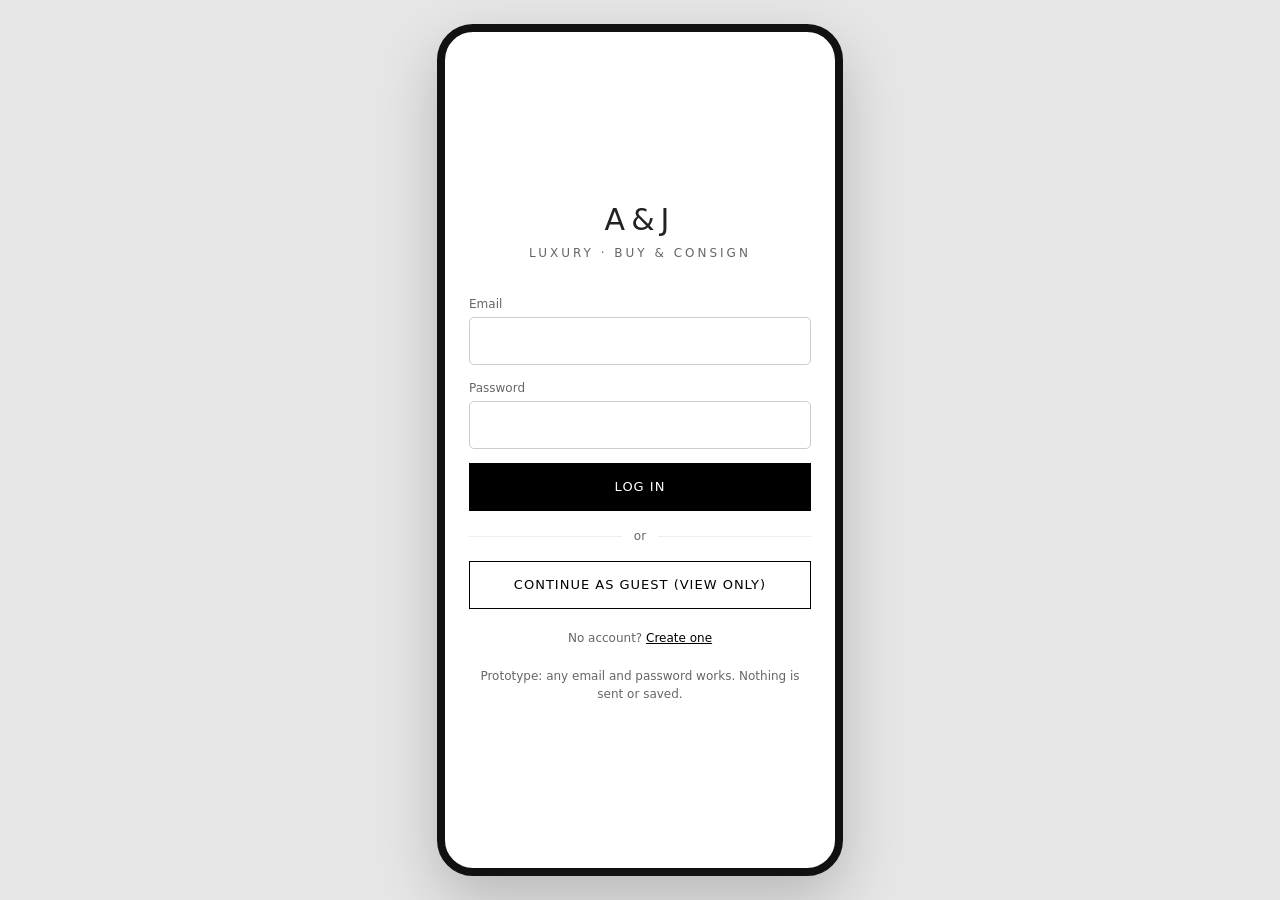
==== prototype2/index.html @ ce20bd54 "Add Prototype 2 and A&J permission request checklist Prototype 2 uses no A&J website images: generat" ====
<!doctype html>
<html lang="en-PH">
<head>
<meta charset="utf-8">
<meta name="viewport" content="width=device-width,initial-scale=1,viewport-fit=cover">
<meta name="theme-color" content="#000000">
<title>A&amp;J Luxury Prototype 2</title>
<style>
/* Prototype 2: no A&J website images, logo or text assets. Pictures are generated placeholders (see art()). */
:root{--ink:#222;--mute:#666;--line:#eee;--surf:#f5f5f5;--err:#da3f3f;--font:system-ui,-apple-system,"Segoe UI",Roboto,sans-serif}
*{box-sizing:border-box;margin:0;padding:0;-webkit-tap-highlight-color:transparent}
body{font:400 14px/1.5 var(--font);color:var(--ink);background:#fff}
button,input,select{font:inherit;color:inherit}
a{color:inherit;text-decoration:none}
img{display:block;max-width:100%}
:focus-visible{outline:2px solid #000;outline-offset:2px}
.i{width:24px;height:24px;fill:none;stroke:currentColor;stroke-width:1.5;stroke-linecap:round;stroke-linejoin:round;flex:none}

#app{position:relative;display:flex;flex-direction:column;height:100dvh;overflow:hidden;background:#fff}
@media(min-width:520px){
 body{background:#e6e6e6;display:grid;place-items:center;min-height:100dvh;padding:24px}
 #app{width:406px;height:min(860px,calc(100dvh - 48px));border:8px solid #111;border-radius:36px;box-shadow:0 24px 60px #0003}
}
main{flex:1;overflow-y:auto;overscroll-behavior:contain}
.top{display:flex;align-items:center;min-height:56px;padding:0 4px;border-bottom:1px solid var(--line)}
.top[hidden],.nav[hidden],#gb[hidden],.sheet[hidden]{display:none}
.tt{flex:1;padding:0 12px;font-size:18px;font-weight:300;letter-spacing:2px;text-transform:uppercase;white-space:nowrap;overflow:hidden;text-overflow:ellipsis}
.ib{width:48px;height:48px;flex:none;display:grid;place-items:center;background:none;border:0;border-radius:50%;cursor:pointer}
.ib:active{background:#0001}
#gb{display:flex;align-items:center;justify-content:space-between;gap:8px;background:var(--surf);padding:6px 16px;font-size:12px;color:var(--mute)}
#gb button{background:none;border:0;font-weight:600;color:#000;text-decoration:underline;cursor:pointer;min-height:32px}
.nav{display:flex;border-top:1px solid var(--line)}
.nav a{flex:1;display:flex;flex-direction:column;align-items:center;gap:2px;padding:8px 0 10px;font-size:11px;color:var(--mute)}
.nav a[aria-current]{color:#000;font-weight:600}

.btn{display:inline-flex;align-items:center;justify-content:center;gap:8px;min-height:48px;padding:0 24px;border:1px solid #000;background:#000;color:#fff;font-weight:500;font-size:13px;letter-spacing:1px;text-transform:uppercase;cursor:pointer}
.btn.o{background:#fff;color:#000}
.btn.blk{display:flex;width:100%}
.btn:active{opacity:.8}

/* Login */
.login{min-height:100%;display:flex;flex-direction:column;justify-content:center;padding:32px 24px}
.brand{text-align:center;margin-bottom:32px}
.brand b{display:block;font-size:30px;font-weight:300;letter-spacing:6px}
.brand span{font-size:12px;letter-spacing:3px;color:var(--mute);text-transform:uppercase}
.fld{display:block;margin-bottom:14px}
.fld>span{display:block;font-size:12px;color:var(--mute);margin-bottom:4px}
input[type=email],input[type=password],input[type=search],input[type=text]{width:100%;min-height:48px;padding:10px 12px;border:1px solid #ccc;border-radius:5px;background:#fff;font-size:16px}
.or{display:flex;align-items:center;gap:12px;margin:16px 0;color:var(--mute);font-size:12px}
.or::before,.or::after{content:"";flex:1;height:1px;background:var(--line)}
.fine{margin-top:20px;font-size:12px;color:var(--mute);text-align:center}
.fine a,.lnk{background:none;border:0;text-decoration:underline;color:#000;cursor:pointer}

/* Home + browse */
.hero{background:#000;color:#fff;padding:40px 24px;text-align:center}
.hero h1{font-size:26px;font-weight:300;line-height:1.3}
.hero p{margin:10px 0 20px;color:#ccc}
.sec{font-size:20px;font-weight:300;padding:28px 16px 10px}
.tiles{display:grid;grid-template-columns:1fr 1fr 1fr;gap:6px;padding:0 16px}
.tile{position:relative;aspect-ratio:1;overflow:hidden}
.tile span{position:absolute;left:0;right:0;bottom:0;padding:4px;background:#000a;color:#fff;font-size:11px;letter-spacing:1px;text-align:center;text-transform:uppercase}
.row{display:flex;gap:12px;overflow-x:auto;padding:0 16px 8px;scrollbar-width:none}
.row .card{flex:0 0 150px}
.steps{padding:0 16px 24px;list-style:none;counter-reset:s}
.steps li{counter-increment:s;display:flex;gap:12px;padding:8px 0}
.steps li::before{content:counter(s);flex:none;width:28px;height:28px;border:1px solid #000;border-radius:50%;display:grid;place-items:center;font-size:12px}
.note{margin:0 16px 24px;padding:12px;background:var(--surf);font-size:12px;color:var(--mute)}
.card{position:relative;min-width:0}
.card img{width:100%;aspect-ratio:1;object-fit:cover;background:var(--surf)}
.card .b{margin-top:8px;font-size:11px;letter-spacing:.5px;text-transform:uppercase;color:var(--mute)}
.card .t{font-size:13px;font-weight:300;display:-webkit-box;-webkit-line-clamp:2;-webkit-box-orient:vertical;overflow:hidden}
.heart{width:44px;height:44px;display:grid;place-items:center;border:0;background:none;cursor:pointer}
.card .heart{position:absolute;top:0;right:0}
.card .heart .i{background:#fffd;border-radius:50%;padding:4px;width:30px;height:30px}
.heart.on .i{fill:currentColor}
.grid{display:grid;grid-template-columns:1fr 1fr;gap:20px 12px;padding:16px}
.tool{display:flex;gap:8px;padding:12px 16px 0}
.tool select{min-height:48px;padding:0 8px;border:1px solid #ccc;border-radius:5px;background:#fff}
.chips{display:flex;gap:8px;overflow-x:auto;padding:12px 16px 0;scrollbar-width:none}
.chip{flex:none;min-height:40px;padding:0 16px;border:1px solid #ccc;border-radius:20px;background:#fff;cursor:pointer;white-space:nowrap}
.chip[aria-pressed=true]{background:#000;color:#fff;border-color:#000}
.cnt{padding:12px 16px 0;color:var(--mute);font-size:13px}
.empty{padding:48px 24px;text-align:center;color:var(--mute)}

/* Product */
.pimg{width:100%;aspect-ratio:1;object-fit:cover}
.pad{padding:16px}
.tag{display:inline-block;border:1px solid #000;padding:2px 8px;font-size:11px;letter-spacing:1px;text-transform:uppercase}
.pbrand{margin-top:8px;font-size:12px;letter-spacing:1px;text-transform:uppercase;color:var(--mute)}
.pt{font-size:22px;font-weight:300;line-height:1.3;margin:4px 0 8px}
.price{font-size:20px;font-weight:500}
.facts{margin:16px 0;display:grid;grid-template-columns:auto 1fr;gap:6px 16px}
.facts dt{color:var(--mute)}
details{border-top:1px solid var(--line)}
details:last-of-type{border-bottom:1px solid var(--line)}
summary{display:flex;justify-content:space-between;align-items:center;min-height:52px;padding:0 16px;font-weight:500;cursor:pointer;list-style:none}
summary::-webkit-details-marker{display:none}
.dbody{padding:0 16px 16px;color:var(--mute)}
.buy{position:sticky;bottom:0;display:flex;gap:8px;align-items:center;justify-content:space-between;padding:10px 12px;background:#fff;border-top:1px solid var(--line)}

/* Chat */
.chat{display:flex;flex-direction:column;min-height:100%}
.log{flex:1;padding:16px;display:flex;flex-direction:column;gap:10px}
.m{max-width:85%;padding:10px 12px;border-radius:14px;white-space:pre-line}
.m.bot{align-self:flex-start;background:var(--surf);border-bottom-left-radius:4px}
.m.me{align-self:flex-end;background:#000;color:#fff;border-bottom-right-radius:4px}
.m small{display:block;margin-top:6px;color:var(--mute);font-size:11px}
.qs{display:flex;gap:8px;overflow-x:auto;padding:0 16px 8px;scrollbar-width:none}
.send{position:sticky;bottom:0;display:flex;gap:8px;padding:8px 12px;background:#fff;border-top:1px solid var(--line)}
.send input{flex:1;border-radius:24px}
.list{padding:8px 0}
.row2{display:flex;justify-content:space-between;padding:12px 16px;border-bottom:1px solid var(--line)}

/* Sheet + toast */
.sheet{position:absolute;inset:0;z-index:20;display:flex;align-items:flex-end}
.scrim{position:absolute;inset:0;background:#0007}
.panel{position:relative;width:100%;padding:24px 16px calc(20px + env(safe-area-inset-bottom));background:#fff;border-radius:16px 16px 0 0;display:grid;gap:8px}
.panel h2{font-size:18px;font-weight:500}
.panel p{color:var(--mute);margin-bottom:8px}
.toast{position:absolute;left:16px;right:16px;bottom:84px;z-index:30;padding:12px 16px;background:var(--ink);color:#fff;opacity:0;pointer-events:none;transition:opacity .25s}
.toast.on{opacity:1}
@media(prefers-reduced-motion:reduce){*{transition:none!important}}
</style>
</head>
<body>
<svg width="0" height="0" style="position:absolute" aria-hidden="true">
 <symbol id="i-home" viewBox="0 0 24 24"><path d="M4 11l8-7 8 7v9a1 1 0 0 1-1 1h-4v-6H9v6H5a1 1 0 0 1-1-1z"/></symbol>
 <symbol id="i-shop" viewBox="0 0 24 24"><rect x="4" y="4" width="7" height="7"/><rect x="13" y="4" width="7" height="7"/><rect x="4" y="13" width="7" height="7"/><rect x="13" y="13" width="7" height="7"/></symbol>
 <symbol id="i-chat" viewBox="0 0 24 24"><path d="M4 5h16v11H9l-5 4z"/></symbol>
 <symbol id="i-user" viewBox="0 0 24 24"><circle cx="12" cy="8" r="4"/><path d="M4 21c0-4.500 3.600-7 8-7s8 2.500 8 7"/></symbol>
 <symbol id="i-heart" viewBox="0 0 24 24"><path d="M12 20s-7.500-4.600-7.500-10.200A4.300 4.300 0 0 1 12 7.200a4.300 4.300 0 0 1 7.500 2.600C19.500 15.400 12 20 12 20z"/></symbol>
 <symbol id="i-back" viewBox="0 0 24 24"><path d="M20 12H5M11 6l-6 6 6 6"/></symbol>
 <symbol id="i-down" viewBox="0 0 24 24"><path d="M6 9l6 6 6-6"/></symbol>
 <symbol id="i-send" viewBox="0 0 24 24"><path d="M4 12l16-8-6 16-3-6z"/></symbol>
</svg>

<div id="app">
 <header class="top" id="top"></header>
 <div id="gb" hidden><span>Guest mode · view only</span><button data-act="login">Log in</button></div>
 <main id="main" tabindex="-1"></main>
 <nav class="nav" id="nav" aria-label="Primary" hidden>
  <a href="#/home" data-n="home"><svg class="i" aria-hidden="true"><use href="#i-home"/></svg>Home</a>
  <a href="#/shop" data-n="shop"><svg class="i" aria-hidden="true"><use href="#i-shop"/></svg>Shop</a>
  <a href="#/chat" data-n="chat"><svg class="i" aria-hidden="true"><use href="#i-chat"/></svg>Help</a>
  <a href="#/account" data-n="account"><svg class="i" aria-hidden="true"><use href="#i-user"/></svg>Account</a>
 </nav>
 <div class="sheet" id="sheet" hidden><div class="scrim" data-act="close"></div><div class="panel" id="panel" role="dialog" aria-modal="true"></div></div>
 <div class="toast" id="toast" role="status" aria-live="polite"></div>
</div>

<script>
/* ---------- helpers ---------- */
const $ = (s, r = document) => r.querySelector(s);
const esc = s => String(s).replace(/[&<>"']/g, c => ({'&':'&amp;','<':'&lt;','>':'&gt;','"':'&quot;',"'":'&#39;'}[c]));
const peso = n => '₱' + n.toLocaleString('en-PH');
const ic = n => `<svg class="i" aria-hidden="true"><use href="#i-${n}"/></svg>`;

/* ---------- placeholder pictures: generated line-art on a soft tint, no third-party images ---------- */
const CATS = [['bags','Bags'],['watches','Watches'],['jewelry','Jewelry'],['shoes','Shoes'],['wallets','Wallets'],['accessories','Accessories']];
const SHAPE = {
  bags: '<path d="M32 38C32 18 68 18 68 38"/><path d="M20 38h60l6 46H14z"/><path d="M40 52h20"/>',
  watches: '<path d="M38 8h24l-4 20H42zM42 72h16l4 20H38z"/><circle cx="50" cy="50" r="22"/><path d="M50 50V37M50 50l9 6"/>',
  jewelry: '<circle cx="50" cy="64" r="24"/><path d="M38 34l12-14 12 14-12 12z"/><path d="M38 34h24"/>',
  shoes: '<path d="M12 64c18 0 22-24 32-26l8 10c12 4 34 6 36 18v8H12z"/><path d="M12 72h76"/>',
  wallets: '<rect x="14" y="28" width="72" height="46" rx="6"/><path d="M14 44h72"/><circle cx="72" cy="59" r="4"/>',
  accessories: '<circle cx="31" cy="54" r="16"/><circle cx="69" cy="54" r="16"/><path d="M47 52h6M15 50L6 40M85 50l9-10"/>'
};
const art = (cat, i, caption = true) => {
  const h = (i * 47 + 20) % 360;
  const svg = `<svg xmlns="http://www.w3.org/2000/svg" viewBox="0 0 100 100"><rect width="100" height="100" fill="hsl(${h} 20% 92%)"/>
  <g fill="none" stroke="hsl(${h} 15% 32%)" stroke-width="2" stroke-linecap="round" stroke-linejoin="round" transform="translate(15 8) scale(.7)">${SHAPE[cat]}</g>
  ${caption ? `<text x="50" y="94" font-family="sans-serif" font-size="5" letter-spacing="1.5" text-anchor="middle" fill="hsl(${h} 10% 45%)">PLACEHOLDER IMAGE</text>` : ''}</svg>`;
  return 'data:image/svg+xml,' + encodeURIComponent(svg);
};

/* ---------- sample catalogue: invented brands, titles and prices (NOT A&J's data) ---------- */
const RAW = [
 ['bags','Maison Aurel','Structured Top-Handle Bag in Black',185000,'9.5/10','Dustbag, strap','Light corner wear'],
 ['bags','Casa Verdi','Quilted Shoulder Bag with Chain in Cream',142000,'9/10','Dustbag','Minor scuff on base'],
 ['bags','Atelier Sol','Canvas Tote in Tan',68000,'Brand New','Dustbag, tag','None'],
 ['watches','Lumière','Ladies Steel Watch with Diamond Bezel',96000,'9.3/10','Box, papers','Fine hairlines on strap'],
 ['watches','Veloce','Automatic Chronograph 40mm',210000,'9.8/10','Box, papers, extra strap','None'],
 ['watches','Lumière','Gold-tone Dress Watch',54000,'8.8/10','Box','Light case scratches'],
 ['jewelry','Orfèvre Noir','Solitaire Ring in 18K Gold',120000,'Brand New','Box, pouch','None'],
 ['jewelry','Orfèvre Noir','Pearl Drop Earrings',38000,'9.5/10','Pouch','None'],
 ['jewelry','Atelier Sol','Chain Bracelet in Silver',27000,'9/10','Pouch','Slight tarnish on clasp'],
 ['shoes','Casa Verdi','Leather Slingback Flats in Black',32000,'9.3/10','Box, dustbag','Sole wear'],
 ['shoes','Veloce','Low-top Sneakers in White',24000,'9/10','Box','Light creasing'],
 ['shoes','Maison Aurel','Block-heel Pumps in Nude',41000,'Brand New','Box, dustbag','None'],
 ['wallets','Atelier Sol','Zip Wallet in Burgundy',52000,'Brand New','Box, felt, booklet','None'],
 ['wallets','Maison Aurel','Card Holder in Caviar Leather',29000,'9.5/10','Box','None'],
 ['wallets','Casa Verdi','Wallet on Chain in Black',88000,'9/10','Dustbag','Edge rubbing'],
 ['accessories','Lumière','Oversized Sunglasses with Case',22000,'9.5/10','Case, cloth','None'],
 ['accessories','Veloce','Silk Scarf in Orange',18000,'Brand New','Box','None'],
 ['accessories','Casa Verdi','Leather Belt with Gold Buckle',26000,'9.3/10','Dustbag','Minor hole stretching']
];
const P = RAW.map(([cat, brand, title, price, rank, inc, flaw], i) => ({id: String(i), cat, brand, title, price, rank, inc, flaw, img: art(cat, i)}));

/* ---------- chatbot: keyword match over approved FAQ answers ---------- */
// Answers paraphrase A&J's public website FAQ/policies. Not yet confirmed by A&J; see AJ-Luxury-Permission-Request.md.
const FAQ = [
 {q: 'How do I buy?', k: ['buy','order','purchase','how to'], a: 'Browse the Shop, open an item and tap “Inquire to buy”. The A&J team confirms the item is still available and sends payment details by chat. You need to log in to inquire (guests can browse only).'},
 {q: 'How does consignment work?', k: ['consign','sell my','selling my','pull out','pull-out','commission'], a: 'You send the item’s details and photos, then drop it off at the showroom or ship it. A&J authenticates and lists it, and you are paid after the buyer receives the item.\nConsignment period: 1 to 5 months. Pull-out fee: ₱2,000 per item if pulled out before one month. A&J accepts only items it can authenticate in excellent condition and may decline items.\n(In this prototype, the consign form is not built yet.)'},
 {q: 'Shipping and delivery', k: ['ship','deliver','courier','metro manila','how long','rider'], a: 'Metro Manila: same-day delivery by Grab/Lalamove is possible if booked before the 6:00 PM cut-off. Outside Metro Manila: 1–2 business days processing. Delivery is nationwide only (no international shipping).\nWho pays shipping is unclear in the source material (the FAQ says the client pays; the homepage mentions free shipping within Metro Manila). A&J needs to confirm.'},
 {q: 'Payment options', k: ['pay','payment','gcash','bdo','bpi','card','cod','cash','installment','instalment'], a: 'Bank transfer (BDO, BPI, UnionBank), GCash, credit card via BDO Checkout (+4% fee), cash on delivery within Metro Manila (extra fee, not for sale items), or cash on pick-up (a down payment reserves the item).'},
 {q: 'Layaway', k: ['layaway','lay-away','down payment','downpayment','monthly'], a: 'Layaway: 30% fixed down payment, with the balance split into equal monthly payments. The down payment is forfeited if the agreed time frame is exceeded. Ask the A&J team for the exact terms on your item.'},
 {q: 'Is it authentic?', k: ['authentic','fake','genuine','real','legit','original','counterfeit','certificate'], a: 'A&J says it sells only authentic items. I can’t confirm whether any specific item is authentic or fake. That is decided by A&J’s human experts, so please ask the team about the item you are interested in.\nDetails of A&J’s authentication process are still pending from A&J.'},
 {q: 'Returns, refunds, cancellation', k: ['return','refund','cancel','exchange','money back'], a: 'All sales are final. Exchange only, and only for undeclared flaws or missing inclusions. Notify A&J within 24 hours of receiving the item (security tag intact), and ship it back within 48 hours. The client pays shipping both ways.\nPre-ordered items can’t be returned. Refunds are typically not available and orders can’t be cancelled, but you can contact the team about exceptional cases.'},
 {q: 'Condition ratings', k: ['condition','rank','grade','flaw','9/10','scratch','wear'], a: 'Each item shows a condition rank out of 10 (or “Brand New”), plus its inclusions and any flaws. Review the photos and description carefully before buying.'},
 {q: 'Visit the showroom', k: ['showroom','visit','store','location','address','open','hours','where'], a: 'Showroom visits are welcome. Message the team first so the items you want to see are on hand. Address and hours still need to be confirmed by A&J.'}
];
const FALLBACK = 'I’m not sure about that one. I can help with: how to buy, consignment, shipping, payment, layaway, authenticity, returns and the showroom.\nFor anything else, or a specific item, the A&J team can help directly (contact details to be provided by A&J).';
const GREETING = 'Hi! I’m the A&J FAQ assistant (prototype). Ask me about buying, consigning, shipping, payment or authenticity.';
function answer(text) {
  const t = text.toLowerCase();
  let best = null, bestScore = 0;
  for (const f of FAQ) { const s = f.k.filter(k => t.includes(k)).length; if (s > bestScore) { best = f; bestScore = s; } }
  if (/^(hi|hello|hey|good (morning|afternoon|evening))\b/.test(t) && !best) return GREETING;
  if (/\b(thanks|thank you)\b/.test(t) && !best) return 'You’re welcome!';
  return best ? best.a : FALLBACK;
}

/* ---------- state ---------- */
let user = null;                      // null = logged out, 'guest', or {email}
let wish = new Set(), q = '', cat = 'all', sort = 'featured';
let msgs = [{who: 'bot', text: GREETING}];
const isGuest = () => user === 'guest';

function toast(msg) { const t = $('#toast'); t.textContent = msg; t.classList.add('on'); clearTimeout(toast.t); toast.t = setTimeout(() => t.classList.remove('on'), 2200); }
function openSheet(html) { $('#panel').innerHTML = html; $('#sheet').hidden = false; }
const closeSheet = () => $('#sheet').hidden = true;
// Guests are view-only: any account action asks them to log in.
function gate(what) {
  if (!isGuest()) return false;
  openSheet(`<h2>Log in to ${esc(what)}</h2><p>Guest mode is view only. Log in to save items and send inquiries.</p>
   <button class="btn blk" data-act="login">Log in</button><button class="btn o blk" data-act="close">Keep browsing</button>`);
  return true;
}

/* ---------- views ---------- */
const heart = id => `<button class="heart ${wish.has(id) ? 'on' : ''}" data-act="wish" data-id="${id}" aria-pressed="${wish.has(id)}" aria-label="Wishlist">${ic('heart')}</button>`;
const card = p => `<article class="card"><a href="#/p/${p.id}"><img loading="lazy" src="${p.img}" alt="${esc(p.title)} (placeholder image)">
  <div class="b">${esc(p.brand)}</div><div class="t">${esc(p.title)}</div><div>${peso(p.price)}</div></a>${heart(p.id)}</article>`;

function login() {
  return `<div class="login"><div class="brand"><b>A&amp;J</b><span>Luxury · Buy &amp; Consign</span></div>
  <form id="loginform">
   <label class="fld"><span>Email</span><input type="email" name="email" required autocomplete="email"></label>
   <label class="fld"><span>Password</span><input type="password" name="pw" required autocomplete="current-password"></label>
   <button class="btn blk" type="submit">Log in</button></form>
  <div class="or">or</div>
  <button class="btn o blk" data-act="guest">Continue as guest (view only)</button>
  <p class="fine">No account? <button class="lnk" data-act="signup">Create one</button></p>
  <p class="fine">Prototype: any email and password works. Nothing is sent or saved.</p></div>`;
}

function home() {
  return `<section class="hero"><h1>Authenticated luxury.<br>Buy &amp; consign.</h1><p>Pre-loved and brand-new designer pieces.</p><a class="btn o" href="#/shop">Start browsing</a></section>
  <h2 class="sec">Shop by category</h2>
  <div class="tiles">${CATS.map(([c, l], i) => `<a class="tile" href="#/shop/${c}"><img src="${art(c, i + 3, false)}" alt=""><span>${l}</span></a>`).join('')}</div>
  <h2 class="sec">New arrivals</h2>
  <div class="row">${[...P].reverse().slice(0, 6).map(card).join('')}</div>
  <h2 class="sec">How it works</h2>
  <ol class="steps"><li>Browse items with condition and inclusions listed.</li><li>Inquire to buy; the A&amp;J team confirms availability.</li><li>Pay, then receive your item. Questions? Ask the Help assistant.</li></ol>
  <p class="note">Prototype: items, prices and pictures are made-up samples. Pictures are generated placeholders, not photos.</p>`;
}

function list() {
  let l = P.filter(p => (cat === 'all' || p.cat === cat) && q.toLowerCase().split(/\s+/).every(w => (p.brand + ' ' + p.title).toLowerCase().includes(w)));
  if (sort === 'asc') l = [...l].sort((a, b) => a.price - b.price);
  if (sort === 'desc') l = [...l].sort((a, b) => b.price - a.price);
  return `<p class="cnt">${l.length} item${l.length === 1 ? '' : 's'}</p>` + (l.length ? `<div class="grid">${l.map(card).join('')}</div>` : '<div class="empty">No items found. Try another word or category.</div>');
}
function shop(arg) {
  if (arg) cat = arg;
  return `<div class="tool"><input type="search" id="q" placeholder="Search brand or item" aria-label="Search" value="${esc(q)}">
   <select id="sort" aria-label="Sort"><option value="featured">Featured</option><option value="asc" ${sort === 'asc' ? 'selected' : ''}>Price ↑</option><option value="desc" ${sort === 'desc' ? 'selected' : ''}>Price ↓</option></select></div>
  <div class="chips">${[['all','All'], ...CATS].map(([c, l]) => `<button class="chip" data-act="cat" data-c="${c}" aria-pressed="${cat === c}">${l}</button>`).join('')}</div>
  <div id="list">${list()}</div>`;
}

function product(id) {
  const p = P.find(x => x.id === id); if (!p) return '<div class="empty">Item not found.</div>';
  const f = (k, v) => `<dt>${k}</dt><dd>${esc(v)}</dd>`;
  return `<img class="pimg" src="${p.img}" alt="${esc(p.title)} (placeholder image)">
  <div class="pad"><span class="tag">${p.rank === 'Brand New' ? 'Brand new' : 'Pre-loved'}</span>
   <div class="pbrand">${esc(p.brand)}</div><h1 class="pt">${esc(p.title)}</h1><div class="price">${peso(p.price)}</div>
   <dl class="facts">${f('Category', CATS.find(c => c[0] === p.cat)[1])}${f('Condition', p.rank)}${f('Inclusions', p.inc)}${f('Flaws', p.flaw)}</dl></div>
  <details open><summary>Details${ic('down')}</summary><div class="dbody">Sample listing for the prototype. Real listings will carry A&amp;J’s own photos, description and condition notes.</div></details>
  <details><summary>Authenticity${ic('down')}</summary><div class="dbody">Authentication details will come from A&amp;J per item. Not available in this prototype.</div></details>
  <details><summary>Shipping &amp; payment${ic('down')}</summary><div class="dbody">See Help for delivery, payment, layaway and return policies.</div></details>
  <div class="buy"><div class="price">${peso(p.price)}</div><a class="btn o" href="#/chat">Ask Help</a><button class="btn" data-act="inquire" data-id="${p.id}">Inquire to buy</button></div>`;
}

function chat() {
  return `<div class="chat"><div class="log" id="log">${msgs.map(m => `<div class="m ${m.who}">${esc(m.text)}${m.who === 'bot' ? '<small>FAQ assistant · based on A&amp;J’s public policies, to be confirmed</small>' : ''}</div>`).join('')}</div>
  <div class="qs">${FAQ.map(f => `<button class="chip" data-act="ask" data-t="${esc(f.q)}">${esc(f.q)}</button>`).join('')}</div>
  <form class="send" id="chatform"><input type="text" id="msg" placeholder="Ask a question…" aria-label="Message" autocomplete="off"><button class="btn" aria-label="Send">${ic('send')}</button></form></div>`;
}

function account() {
  if (isGuest()) return `<div class="empty"><p>You’re browsing as a guest.<br>Log in to save items and send inquiries.</p><p style="margin-top:16px"><button class="btn" data-act="login">Log in</button></p></div>`;
  const w = P.filter(p => wish.has(p.id));
  return `<div class="list"><div class="row2"><span>Email</span><b>${esc(user.email)}</b></div></div>
  <h2 class="sec">Wishlist (${w.length})</h2>${w.length ? `<div class="grid">${w.map(card).join('')}</div>` : '<div class="empty">Nothing saved yet.</div>'}
  <div class="pad"><button class="btn o blk" data-act="logout">Log out</button></div>`;
}

/* ---------- router ---------- */
const R = {
  login: {view: login, bare: 1},
  home: {nav: 'home', title: 'A&J Luxury', view: home},
  shop: {nav: 'shop', title: 'Shop', view: shop},
  p: {back: 1, title: 'Item', view: product},
  chat: {nav: 'chat', title: 'Help', view: chat},
  account: {nav: 'account', title: 'Account', view: account}
};
function render() {
  const [, r = 'login', a = ''] = (location.hash.slice(1) || '/login').split('/');
  if (!user && r !== 'login') { location.hash = '#/login'; return; }
  if (user && r === 'login') { location.hash = '#/home'; return; }
  const d = R[r] || R.home;
  closeSheet();
  $('#top').hidden = $('#nav').hidden = !!d.bare;
  $('#gb').hidden = !isGuest() || !!d.bare;
  $('#top').innerHTML = (d.back ? `<button class="ib" data-act="back" aria-label="Back">${ic('back')}</button>` : '') + `<div class="tt">${esc(d.title || '')}</div>`;
  $('#main').innerHTML = d.view(decodeURIComponent(a));
  $('#main').scrollTop = r === 'chat' ? 1e6 : 0;
  document.querySelectorAll('#nav a').forEach(x => x.toggleAttribute('aria-current', x.dataset.n === d.nav));
}

/* ---------- events ---------- */
function say(text) {
  msgs.push({who: 'me', text}, {who: 'bot', text: answer(text)});
  render(); $('#msg')?.focus();
}
const ACT = {
  login() { user = null; location.hash = '#/login'; render(); },
  guest() { user = 'guest'; location.hash = '#/home'; render(); },
  logout() { user = null; wish.clear(); location.hash = '#/login'; render(); },
  signup() { toast('Sign-up is not part of this prototype'); },
  close: closeSheet,
  back() { history.length > 1 ? history.back() : location.hash = '#/shop'; },
  cat(el) { location.hash = '#/shop'; cat = el.dataset.c; render(); }, // reset the hash so a #/shop/<cat> link doesn't override the chip
  ask(el) { say(el.dataset.t); },
  wish(el) {
    if (gate('save items')) return;
    const id = el.dataset.id; wish.has(id) ? wish.delete(id) : wish.add(id);
    document.querySelectorAll(`.heart[data-id="${id}"]`).forEach(b => { b.classList.toggle('on', wish.has(id)); b.setAttribute('aria-pressed', wish.has(id)); });
    toast(wish.has(id) ? 'Added to wishlist' : 'Removed from wishlist');
    if (location.hash.startsWith('#/account')) render();
  },
  inquire() { if (!gate('send an inquiry')) toast('Demo: this would open a chat with A&J'); }
};
document.addEventListener('click', e => { const el = e.target.closest('[data-act]'); if (el) ACT[el.dataset.act]?.(el); });
document.addEventListener('submit', e => {
  e.preventDefault();
  if (e.target.id === 'loginform') { user = {email: new FormData(e.target).get('email')}; location.hash = '#/home'; render(); }
  if (e.target.id === 'chatform') { const t = $('#msg').value.trim(); if (t) say(t); }
});
document.addEventListener('input', e => { if (e.target.id === 'q') { q = e.target.value; $('#list').innerHTML = list(); } });
document.addEventListener('change', e => { if (e.target.id === 'sort') { sort = e.target.value; $('#list').innerHTML = list(); } });
document.addEventListener('keydown', e => e.key === 'Escape' && closeSheet());
addEventListener('hashchange', render);
render();
</script>
</body>
</html>
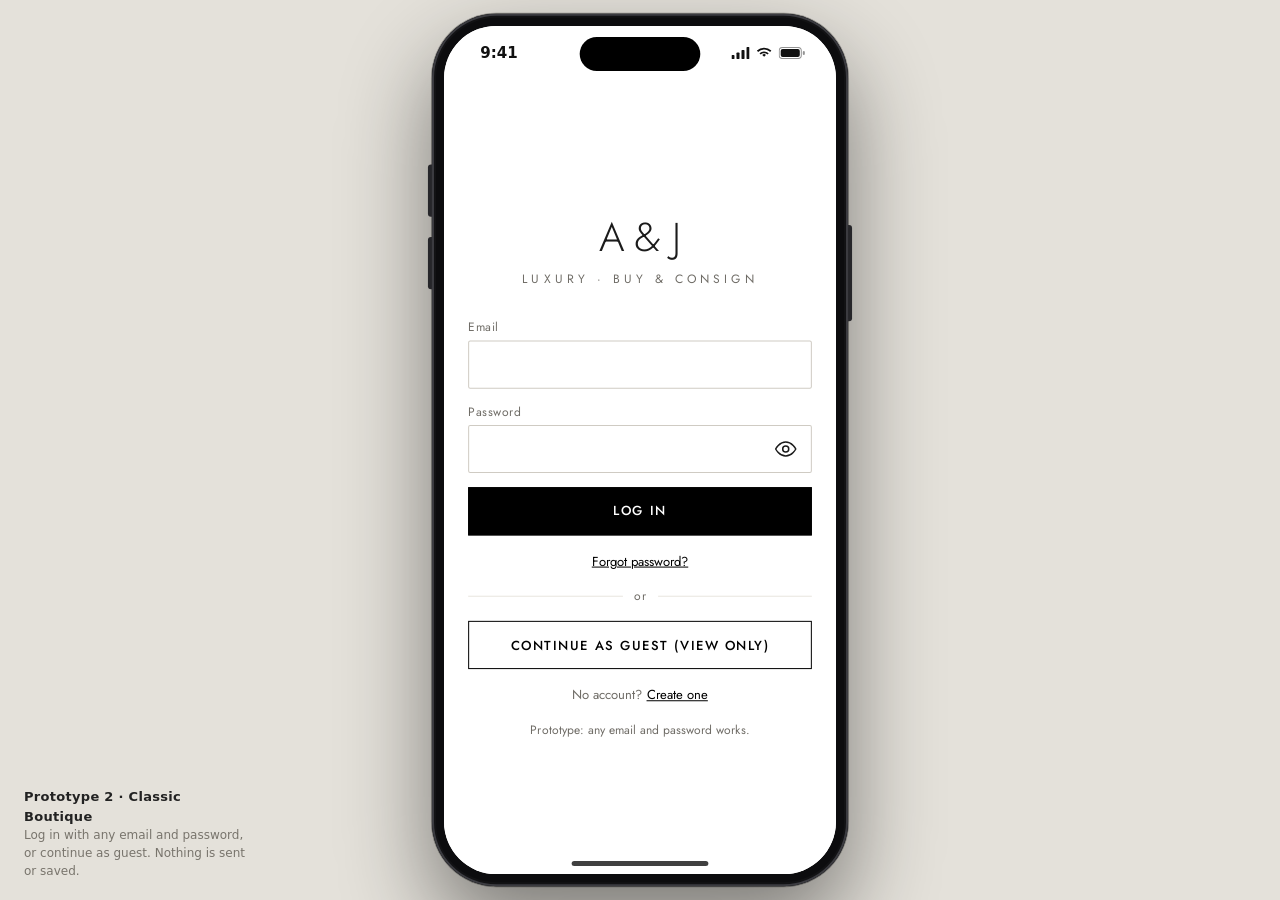
==== commit b08ac380: "Add three luxury app prototypes Introduce Classic Boutique, Noir Salon, and Bloom with shared catalo" ====
--- a/prototype2/index.html
+++ b/prototype2/index.html
@@ -3,366 +3,674 @@
 <head>
 <meta charset="utf-8">
 <meta name="viewport" content="width=device-width,initial-scale=1,viewport-fit=cover">
-<meta name="theme-color" content="#000000">
-<title>A&amp;J Luxury Prototype 2</title>
+<meta name="theme-color" content="#ffffff">
+<title>A&amp;J Luxury · Prototype 2 · Classic Boutique</title>
+<link rel="stylesheet" href="https://fonts.googleapis.com/css2?family=Jost:wght@300;400;500;600&display=swap">
+<link rel="stylesheet" href="../shared/phone.css">
 <style>
-/* Prototype 2: no A&J website images, logo or text assets. Pictures are generated placeholders (see art()). */
-:root{--ink:#222;--mute:#666;--line:#eee;--surf:#f5f5f5;--err:#da3f3f;--font:system-ui,-apple-system,"Segoe UI",Roboto,sans-serif}
+/* Prototype 2 "Classic Boutique": white, black, hairlines, light uppercase Jost. Bottom tab bar, grid shopping, step-by-step consign form.
+   No A&J website images, logo or text assets. Pictures are generated placeholders (shared/core.js). */
+:root{--ink:#1b1b1b;--mute:#6f6c66;--line:#e8e5df;--surf:#f5f3ef;--err:#b3261e;--ok:#2e6b3a;--sw:1.5;
+ --font:"Jost","Avenir Next","Century Gothic","Segoe UI",system-ui,sans-serif;--stage:#e4e1da;--bg:#fff;--sbc:#111;--hbc:#111;--capc:#78746c}
 *{box-sizing:border-box;margin:0;padding:0;-webkit-tap-highlight-color:transparent}
-body{font:400 14px/1.5 var(--font);color:var(--ink);background:#fff}
-button,input,select{font:inherit;color:inherit}
+[hidden]{display:none!important}
+body{font:400 15px/1.5 var(--font);color:var(--ink)}
+button,input,select,textarea{font:inherit;color:inherit}
 a{color:inherit;text-decoration:none}
 img{display:block;max-width:100%}
 :focus-visible{outline:2px solid #000;outline-offset:2px}
-.i{width:24px;height:24px;fill:none;stroke:currentColor;stroke-width:1.5;stroke-linecap:round;stroke-linejoin:round;flex:none}
-
-#app{position:relative;display:flex;flex-direction:column;height:100dvh;overflow:hidden;background:#fff}
-@media(min-width:520px){
- body{background:#e6e6e6;display:grid;place-items:center;min-height:100dvh;padding:24px}
- #app{width:406px;height:min(860px,calc(100dvh - 48px));border:8px solid #111;border-radius:36px;box-shadow:0 24px 60px #0003}
-}
-main{flex:1;overflow-y:auto;overscroll-behavior:contain}
-.top{display:flex;align-items:center;min-height:56px;padding:0 4px;border-bottom:1px solid var(--line)}
-.top[hidden],.nav[hidden],#gb[hidden],.sheet[hidden]{display:none}
-.tt{flex:1;padding:0 12px;font-size:18px;font-weight:300;letter-spacing:2px;text-transform:uppercase;white-space:nowrap;overflow:hidden;text-overflow:ellipsis}
-.ib{width:48px;height:48px;flex:none;display:grid;place-items:center;background:none;border:0;border-radius:50%;cursor:pointer}
+.i{width:24px;height:24px;fill:none;stroke:currentColor;stroke-width:var(--sw);stroke-linecap:round;stroke-linejoin:round;flex:none}
+.i.s{width:18px;height:18px}
+
+#app{position:absolute;inset:0;display:flex;flex-direction:column;padding-top:var(--sat);background:var(--bg)}
+main{flex:1;overflow-y:auto;overscroll-behavior:contain;scrollbar-width:none}
+main:focus-visible{outline:0}
+main::-webkit-scrollbar{display:none}
+.top{display:grid;grid-template-columns:56px 1fr 56px;align-items:center;min-height:56px;border-bottom:1px solid var(--line)}
+.top.bare{display:none}
+.tt{text-align:center;font-size:15px;font-weight:400;letter-spacing:2.5px;text-transform:uppercase;white-space:nowrap;overflow:hidden;text-overflow:ellipsis}
+.tt.wm{font-size:26px;font-weight:300;letter-spacing:8px;padding-left:8px}
+.ib{position:relative;width:48px;height:48px;margin:0 4px;display:grid;place-items:center;background:none;border:0;border-radius:50%;cursor:pointer}
 .ib:active{background:#0001}
-#gb{display:flex;align-items:center;justify-content:space-between;gap:8px;background:var(--surf);padding:6px 16px;font-size:12px;color:var(--mute)}
-#gb button{background:none;border:0;font-weight:600;color:#000;text-decoration:underline;cursor:pointer;min-height:32px}
-.nav{display:flex;border-top:1px solid var(--line)}
-.nav a{flex:1;display:flex;flex-direction:column;align-items:center;gap:2px;padding:8px 0 10px;font-size:11px;color:var(--mute)}
+.dot{position:absolute;top:8px;right:6px;min-width:17px;height:17px;padding:0 4px;border-radius:9px;background:#000;color:#fff;font-size:10px;line-height:17px;text-align:center}
+#gb{display:flex;align-items:center;justify-content:space-between;gap:8px;background:var(--surf);padding:2px 16px;font-size:12px;color:var(--mute)}
+#gb button{background:none;border:0;font-weight:600;color:#000;text-decoration:underline;cursor:pointer;min-height:36px}
+.nav{display:flex;border-top:1px solid var(--line);padding-bottom:var(--sab);background:#fff}
+.nav a{flex:1;display:flex;flex-direction:column;align-items:center;gap:2px;padding:8px 0 8px;font-size:11px;letter-spacing:.5px;color:var(--mute)}
 .nav a[aria-current]{color:#000;font-weight:600}
-
-.btn{display:inline-flex;align-items:center;justify-content:center;gap:8px;min-height:48px;padding:0 24px;border:1px solid #000;background:#000;color:#fff;font-weight:500;font-size:13px;letter-spacing:1px;text-transform:uppercase;cursor:pointer}
+.nav a[aria-current] .i{stroke-width:2}
+
+.btn{display:inline-flex;align-items:center;justify-content:center;gap:8px;min-height:48px;padding:0 24px;border:1px solid #000;background:#000;color:#fff;font-weight:500;font-size:13px;letter-spacing:1.5px;text-transform:uppercase;cursor:pointer}
 .btn.o{background:#fff;color:#000}
 .btn.blk{display:flex;width:100%}
+.btn.sm{min-height:40px;padding:0 16px;font-size:12px}
 .btn:active{opacity:.8}
-
-/* Login */
-.login{min-height:100%;display:flex;flex-direction:column;justify-content:center;padding:32px 24px}
-.brand{text-align:center;margin-bottom:32px}
-.brand b{display:block;font-size:30px;font-weight:300;letter-spacing:6px}
-.brand span{font-size:12px;letter-spacing:3px;color:var(--mute);text-transform:uppercase}
-.fld{display:block;margin-bottom:14px}
-.fld>span{display:block;font-size:12px;color:var(--mute);margin-bottom:4px}
-input[type=email],input[type=password],input[type=search],input[type=text]{width:100%;min-height:48px;padding:10px 12px;border:1px solid #ccc;border-radius:5px;background:#fff;font-size:16px}
+.btn[disabled]{opacity:.4;cursor:default}
+.lnk{background:none;border:0;text-decoration:underline;color:#000;cursor:pointer}
+
+/* Forms */
+.login,.formpage{padding:24px}
+.login{min-height:100%;display:flex;flex-direction:column;justify-content:center;padding-top:16px}
+.brand{text-align:center;margin-bottom:28px}
+.brand b{display:block;font-size:40px;font-weight:300;letter-spacing:10px;padding-left:10px}
+.brand span{font-size:12px;letter-spacing:4px;color:var(--mute);text-transform:uppercase}
+.fld{display:block;margin-bottom:14px;position:relative}
+.fld>span{display:block;font-size:12px;letter-spacing:.5px;color:var(--mute);margin-bottom:4px}
+input[type=email],input[type=password],input[type=search],input[type=text],input[type=tel],input[type=number],select,textarea{width:100%;min-height:48px;padding:10px 12px;border:1px solid #cfcbc3;border-radius:2px;background:#fff;font-size:16px}
+textarea{min-height:88px;resize:none}
+[aria-invalid=true]{border-color:var(--err)!important}
+.err{display:block;min-height:0;font-size:12px;color:var(--err);margin-top:3px}
+.eye{position:absolute;right:2px;bottom:0;width:48px;height:48px;display:grid;place-items:center;border:0;background:none;cursor:pointer}
 .or{display:flex;align-items:center;gap:12px;margin:16px 0;color:var(--mute);font-size:12px}
 .or::before,.or::after{content:"";flex:1;height:1px;background:var(--line)}
-.fine{margin-top:20px;font-size:12px;color:var(--mute);text-align:center}
-.fine a,.lnk{background:none;border:0;text-decoration:underline;color:#000;cursor:pointer}
-
-/* Home + browse */
-.hero{background:#000;color:#fff;padding:40px 24px;text-align:center}
-.hero h1{font-size:26px;font-weight:300;line-height:1.3}
-.hero p{margin:10px 0 20px;color:#ccc}
-.sec{font-size:20px;font-weight:300;padding:28px 16px 10px}
+.fine{margin-top:16px;font-size:13px;color:var(--mute);text-align:center}
+.chk{display:flex;gap:10px;align-items:flex-start;padding:6px 0;font-size:14px}
+.chk input{width:22px;height:22px;margin-top:1px;accent-color:#000;flex:none}
+.opts{display:grid;gap:8px;margin-bottom:14px}
+.opt{display:flex;gap:12px;align-items:center;padding:12px;border:1px solid #cfcbc3;cursor:pointer}
+.opt:has(input:checked){border-color:#000;background:var(--surf)}
+.opt input{accent-color:#000;width:20px;height:20px}
+.opt small{display:block;color:var(--mute);font-size:12px;line-height:1.3}
+.sw{position:relative;width:48px;height:28px;flex:none}
+.sw input{appearance:none;width:48px;height:28px;border-radius:14px;background:#cfcbc3;cursor:pointer;transition:background .2s}
+.sw input:checked{background:#000}
+.sw::after{content:"";position:absolute;left:3px;top:3px;width:22px;height:22px;border-radius:50%;background:#fff;transition:transform .2s;pointer-events:none}
+.sw:has(input:checked)::after{transform:translateX(20px)}
+
+/* Home */
+.snap{display:flex;overflow-x:auto;scroll-snap-type:x mandatory;scrollbar-width:none}
+.snap::-webkit-scrollbar{display:none}
+.snap>*{flex:none;scroll-snap-align:start}
+.slide{width:100%;display:flex;align-items:center;gap:8px;padding:24px 0 24px 24px;min-height:220px;background:var(--sb,#ece8e1);color:var(--sf,#1b1b1b)}
+.slide>div{flex:1}
+.slide small{font-size:11px;letter-spacing:3px;text-transform:uppercase;opacity:.7}
+.slide h1{font-size:29px;font-weight:300;line-height:1.15;margin:6px 0 16px}
+.slide img{width:140px;height:140px;flex:none;margin-right:20px;border:1px solid #0002}
+.dots{display:flex;justify-content:center;gap:6px;padding:10px}
+.dots i{width:6px;height:6px;border-radius:50%;background:#cfcbc3}
+.dots i.on{background:#000;width:18px;border-radius:3px}
+.sec{display:flex;justify-content:space-between;align-items:baseline;padding:26px 16px 10px}
+.sec h2{font-size:20px;font-weight:300;letter-spacing:1px;text-transform:uppercase}
+.sec a{font-size:13px;text-decoration:underline;color:var(--mute)}
 .tiles{display:grid;grid-template-columns:1fr 1fr 1fr;gap:6px;padding:0 16px}
 .tile{position:relative;aspect-ratio:1;overflow:hidden}
-.tile span{position:absolute;left:0;right:0;bottom:0;padding:4px;background:#000a;color:#fff;font-size:11px;letter-spacing:1px;text-align:center;text-transform:uppercase}
+.tile img{width:100%;height:100%;object-fit:cover}
+.tile span{position:absolute;left:0;right:0;bottom:0;padding:5px 4px;background:#000b;color:#fff;font-size:11px;letter-spacing:1.5px;text-align:center;text-transform:uppercase}
 .row{display:flex;gap:12px;overflow-x:auto;padding:0 16px 8px;scrollbar-width:none}
 .row .card{flex:0 0 150px}
-.steps{padding:0 16px 24px;list-style:none;counter-reset:s}
+.trust{display:grid;grid-template-columns:repeat(3,1fr);gap:8px;padding:8px 16px 0}
+.trust a{display:flex;flex-direction:column;align-items:center;gap:6px;padding:14px 4px;border:1px solid var(--line);text-align:center;font-size:12px;line-height:1.3}
+.band{margin:28px 0 0;padding:32px 24px;background:#000;color:#fff;text-align:center}
+.band h2{font-size:24px;font-weight:300;line-height:1.2;margin-bottom:8px}
+.band p{color:#bbb;margin-bottom:18px}
+.help{display:flex;align-items:center;gap:14px;margin:24px 16px 0;padding:16px;border:1px solid var(--line)}
+.help p{flex:1;font-size:14px}
+.steps{padding:0 16px;list-style:none;counter-reset:s}
 .steps li{counter-increment:s;display:flex;gap:12px;padding:8px 0}
 .steps li::before{content:counter(s);flex:none;width:28px;height:28px;border:1px solid #000;border-radius:50%;display:grid;place-items:center;font-size:12px}
-.note{margin:0 16px 24px;padding:12px;background:var(--surf);font-size:12px;color:var(--mute)}
+.foot{display:flex;flex-wrap:wrap;gap:6px 18px;justify-content:center;padding:28px 16px 8px;font-size:13px}
+.foot a{text-decoration:underline;color:var(--mute)}
+.note{margin:16px;padding:12px;background:var(--surf);font-size:12px;color:var(--mute)}
+
+/* Cards + shop */
 .card{position:relative;min-width:0}
 .card img{width:100%;aspect-ratio:1;object-fit:cover;background:var(--surf)}
-.card .b{margin-top:8px;font-size:11px;letter-spacing:.5px;text-transform:uppercase;color:var(--mute)}
-.card .t{font-size:13px;font-weight:300;display:-webkit-box;-webkit-line-clamp:2;-webkit-box-orient:vertical;overflow:hidden}
+.card .b{margin-top:8px;font-size:11px;letter-spacing:1px;text-transform:uppercase;color:var(--mute)}
+.card .t{font-size:14px;font-weight:300;line-height:1.35;display:-webkit-box;-webkit-line-clamp:2;-webkit-box-orient:vertical;overflow:hidden}
+.card .pr{font-weight:500}
+.badge{position:absolute;left:6px;top:6px;padding:1px 7px;background:#fff;font-size:10px;letter-spacing:1px;text-transform:uppercase}
 .heart{width:44px;height:44px;display:grid;place-items:center;border:0;background:none;cursor:pointer}
 .card .heart{position:absolute;top:0;right:0}
 .card .heart .i{background:#fffd;border-radius:50%;padding:4px;width:30px;height:30px}
 .heart.on .i{fill:currentColor}
-.grid{display:grid;grid-template-columns:1fr 1fr;gap:20px 12px;padding:16px}
+.grid{display:grid;grid-template-columns:1fr 1fr;gap:22px 12px;padding:16px}
 .tool{display:flex;gap:8px;padding:12px 16px 0}
-.tool select{min-height:48px;padding:0 8px;border:1px solid #ccc;border-radius:5px;background:#fff}
+.tool select{width:auto;padding:0 8px}
+.tool .ib{margin:0;width:48px;border:1px solid #cfcbc3;border-radius:2px;flex:none}
 .chips{display:flex;gap:8px;overflow-x:auto;padding:12px 16px 0;scrollbar-width:none}
-.chip{flex:none;min-height:40px;padding:0 16px;border:1px solid #ccc;border-radius:20px;background:#fff;cursor:pointer;white-space:nowrap}
-.chip[aria-pressed=true]{background:#000;color:#fff;border-color:#000}
+.chip{flex:none;display:inline-flex;align-items:center;min-height:40px;padding:0 16px;border:1px solid #cfcbc3;border-radius:20px;background:#fff;cursor:pointer;white-space:nowrap;font-size:14px}
+.chip[aria-pressed=true],.chip[aria-current]{background:#000;color:#fff;border-color:#000}
 .cnt{padding:12px 16px 0;color:var(--mute);font-size:13px}
 .empty{padding:48px 24px;text-align:center;color:var(--mute)}
+.empty .i{width:40px;height:40px;margin:0 auto 12px;stroke-width:1}
+.empty .btn{margin-top:16px}
 
 /* Product */
-.pimg{width:100%;aspect-ratio:1;object-fit:cover}
+.gal{background:var(--surf)}
+.gal .snap>*{width:100%}
+.gal img{width:100%;aspect-ratio:6/5;object-fit:cover;cursor:zoom-in}
+.gbar{display:flex;align-items:center;justify-content:space-between;padding:0 16px 0 0;border-bottom:1px solid var(--line)}
+.thumbs{display:flex;gap:6px;overflow-x:auto;padding:8px 16px;scrollbar-width:none}
+.thumbs button{flex:none;width:52px;height:52px;padding:0;border:1px solid var(--line);background:none;cursor:pointer}
+.thumbs img{width:100%;height:100%;object-fit:cover}
 .pad{padding:16px}
-.tag{display:inline-block;border:1px solid #000;padding:2px 8px;font-size:11px;letter-spacing:1px;text-transform:uppercase}
-.pbrand{margin-top:8px;font-size:12px;letter-spacing:1px;text-transform:uppercase;color:var(--mute)}
-.pt{font-size:22px;font-weight:300;line-height:1.3;margin:4px 0 8px}
-.price{font-size:20px;font-weight:500}
-.facts{margin:16px 0;display:grid;grid-template-columns:auto 1fr;gap:6px 16px}
+.tag{display:inline-block;border:1px solid #000;padding:2px 8px;font-size:11px;letter-spacing:1.5px;text-transform:uppercase}
+.pbrand{margin-top:8px;font-size:12px;letter-spacing:2px;text-transform:uppercase;color:var(--mute)}
+.pt{font-size:23px;font-weight:300;line-height:1.25;margin:4px 0 8px}
+.price{font-size:21px;font-weight:500}
+.facts{margin:16px 0 0;display:grid;grid-template-columns:auto 1fr;gap:6px 16px}
 .facts dt{color:var(--mute)}
 details{border-top:1px solid var(--line)}
 details:last-of-type{border-bottom:1px solid var(--line)}
-summary{display:flex;justify-content:space-between;align-items:center;min-height:52px;padding:0 16px;font-weight:500;cursor:pointer;list-style:none}
+summary{display:flex;justify-content:space-between;align-items:center;min-height:54px;padding:0 16px;font-weight:500;letter-spacing:.5px;cursor:pointer;list-style:none}
 summary::-webkit-details-marker{display:none}
+details[open] summary .i{transform:rotate(180deg)}
 .dbody{padding:0 16px 16px;color:var(--mute)}
-.buy{position:sticky;bottom:0;display:flex;gap:8px;align-items:center;justify-content:space-between;padding:10px 12px;background:#fff;border-top:1px solid var(--line)}
+.dbody p+p{margin-top:8px}
+.dbody a{text-decoration:underline;color:var(--ink)}
+.buy{position:sticky;bottom:0;display:flex;gap:8px;align-items:center;padding:10px 12px;background:#fff;border-top:1px solid var(--line)}
+.buy .btn{flex:1;padding:0 8px}
+.buy .btn.o{flex:0 0 auto;padding:0 14px}
 
 /* Chat */
 .chat{display:flex;flex-direction:column;min-height:100%}
 .log{flex:1;padding:16px;display:flex;flex-direction:column;gap:10px}
-.m{max-width:85%;padding:10px 12px;border-radius:14px;white-space:pre-line}
-.m.bot{align-self:flex-start;background:var(--surf);border-bottom-left-radius:4px}
-.m.me{align-self:flex-end;background:#000;color:#fff;border-bottom-right-radius:4px}
-.m small{display:block;margin-top:6px;color:var(--mute);font-size:11px}
-.qs{display:flex;gap:8px;overflow-x:auto;padding:0 16px 8px;scrollbar-width:none}
+.m{max-width:86%;padding:10px 14px;border-radius:14px;white-space:pre-line;line-height:1.45}
+.m.bot{align-self:flex-start;background:var(--surf);border-bottom-left-radius:3px}
+.m.me{align-self:flex-end;background:#000;color:#fff;border-bottom-right-radius:3px}
+.m small{display:block;margin-top:6px;color:var(--mute);font-size:11px;line-height:1.3}
+.m .btn{margin-top:10px;white-space:normal}
+.typing i{display:inline-block;width:7px;height:7px;margin:0 2px;border-radius:50%;background:#9a968e;animation:b 1s infinite}
+.typing i:nth-child(2){animation-delay:.15s}.typing i:nth-child(3){animation-delay:.3s}
+@keyframes b{0%,60%,100%{transform:translateY(0)}30%{transform:translateY(-4px)}}
+.qs{position:sticky;bottom:64px;display:flex;gap:8px;overflow-x:auto;padding:8px 16px;background:linear-gradient(#fff0,#fff 30%);scrollbar-width:none}
 .send{position:sticky;bottom:0;display:flex;gap:8px;padding:8px 12px;background:#fff;border-top:1px solid var(--line)}
 .send input{flex:1;border-radius:24px}
-.list{padding:8px 0}
-.row2{display:flex;justify-content:space-between;padding:12px 16px;border-bottom:1px solid var(--line)}
+.send .btn{padding:0;width:48px;border-radius:50%}
+
+/* Lists, account, timeline */
+.list{padding:0}
+.lr{display:flex;align-items:center;gap:14px;min-height:56px;padding:6px 16px;border-bottom:1px solid var(--line);width:100%;background:none;border-left:0;border-right:0;border-top:0;text-align:left;cursor:pointer}
+.lr span{flex:1}
+.lr small{color:var(--mute)}
+.lh{padding:20px 16px 6px;font-size:12px;letter-spacing:2px;text-transform:uppercase;color:var(--mute)}
+.me{display:flex;align-items:center;gap:14px;padding:20px 16px}
+.av{width:56px;height:56px;border-radius:50%;background:#000;color:#fff;display:grid;place-items:center;font-size:22px;font-weight:300}
+.me b{display:block;font-size:18px;font-weight:400}
+.me small{color:var(--mute)}
+.item{display:flex;gap:12px;padding:12px 16px;border-bottom:1px solid var(--line)}
+.item img{width:72px;height:72px;object-fit:cover;flex:none}
+.item div{flex:1;min-width:0}
+.item b{display:block;font-weight:400;font-size:14px;line-height:1.3}
+.item small{color:var(--mute)}
+.pill{display:inline-block;margin-top:4px;padding:1px 10px;border:1px solid #000;border-radius:12px;font-size:11px;letter-spacing:1px;text-transform:uppercase}
+.tl{list-style:none;margin:8px 0;padding-left:4px}
+.tl li{position:relative;padding:0 0 18px 30px;color:var(--mute)}
+.tl li::before{content:"";position:absolute;left:0;top:3px;width:14px;height:14px;border-radius:50%;border:1px solid #9a968e;background:#fff}
+.tl li::after{content:"";position:absolute;left:7px;top:20px;bottom:-1px;width:1px;background:var(--line)}
+.tl li:last-child::after{display:none}
+.tl li.on{color:var(--ink);font-weight:500}
+.tl li.on::before{background:#000;border-color:#000}
+.hero2{text-align:center;padding:28px 24px 8px}
+.hero2 .ok{width:56px;height:56px;margin:0 auto 12px;border-radius:50%;background:#000;color:#fff;display:grid;place-items:center}
+.hero2 h1{font-size:24px;font-weight:300}
+.hero2 p{color:var(--mute);margin-top:4px}
+.kv{display:grid;grid-template-columns:auto 1fr;gap:6px 16px;padding:12px 16px;border-top:1px solid var(--line);border-bottom:1px solid var(--line);margin:16px 0}
+.kv dt{color:var(--mute)}
+.kv dd{text-align:right}
+.info{padding:8px 16px 24px}
+.info h3{font-size:14px;letter-spacing:2px;text-transform:uppercase;margin:20px 0 6px}
+.info p{margin-top:10px}
+.info ul{margin:8px 0 0 20px}
+.pend{padding:10px 12px;background:var(--surf);color:var(--mute);font-size:12px}
+.gate{padding:64px 24px;text-align:center}
+.gate h1{font-size:22px;font-weight:300;margin:12px 0 6px}
+.gate p{color:var(--mute);margin-bottom:20px}
+.gate .btn{margin-top:8px}
+
+/* Consign wizard */
+.prog{display:flex;gap:4px;padding:16px 16px 0}
+.prog i{flex:1;height:3px;background:var(--line)}
+.prog i.on{background:#000}
+.stp{padding:8px 16px 0;font-size:12px;letter-spacing:2px;text-transform:uppercase;color:var(--mute)}
+.slots{display:grid;grid-template-columns:repeat(3,1fr);gap:8px;margin:8px 0}
+.slot{position:relative;aspect-ratio:1;display:flex;flex-direction:column;align-items:center;justify-content:center;gap:4px;padding:4px;border:1px dashed #9a968e;background:#fff;font-size:11px;line-height:1.2;text-align:center;cursor:pointer;overflow:hidden}
+.slot img{position:absolute;inset:0;width:100%;height:100%;object-fit:cover}
+.slot em{position:absolute;left:0;right:0;bottom:0;padding:2px;background:#000b;color:#fff;font-style:normal}
+.slot.on{border-style:solid;border-color:#000}
+.slot b{font-weight:500;color:var(--err)}
+.wiz{position:sticky;bottom:0;display:flex;gap:8px;padding:10px 12px;background:#fff;border-top:1px solid var(--line)}
+.wiz .btn{flex:1}
 
 /* Sheet + toast */
-.sheet{position:absolute;inset:0;z-index:20;display:flex;align-items:flex-end}
-.scrim{position:absolute;inset:0;background:#0007}
-.panel{position:relative;width:100%;padding:24px 16px calc(20px + env(safe-area-inset-bottom));background:#fff;border-radius:16px 16px 0 0;display:grid;gap:8px}
-.panel h2{font-size:18px;font-weight:500}
+.sheet{position:absolute;inset:0;z-index:50;display:flex;align-items:flex-end}
+.scrim{position:absolute;inset:0;background:#0008}
+.panel{position:relative;width:100%;max-height:88%;overflow-y:auto;padding:24px 16px calc(20px + var(--sab));background:#fff;border-radius:18px 18px 0 0;display:grid;gap:8px}
+.panel h2{font-size:19px;font-weight:400}
 .panel p{color:var(--mute);margin-bottom:8px}
-.toast{position:absolute;left:16px;right:16px;bottom:84px;z-index:30;padding:12px 16px;background:var(--ink);color:#fff;opacity:0;pointer-events:none;transition:opacity .25s}
+.panel.lb{height:100%;max-height:none;border-radius:0;background:#000;padding:var(--sat) 0 var(--sab);align-content:center}
+.lb .x{position:absolute;top:calc(var(--sat) + 4px);right:8px;color:#fff;z-index:2}
+.lb img{width:100%;aspect-ratio:1;object-fit:cover}
+.lb p{color:#ccc;text-align:center;font-size:13px}
+.grpt{display:flex;flex-wrap:wrap;gap:8px}
+.toast{position:absolute;left:16px;right:16px;bottom:calc(var(--sab) + 70px);z-index:60;padding:12px 16px;background:var(--ink);color:#fff;font-size:14px;text-align:center;opacity:0;pointer-events:none;transition:opacity .25s}
 .toast.on{opacity:1}
-@media(prefers-reduced-motion:reduce){*{transition:none!important}}
+@media(prefers-reduced-motion:reduce){*{transition:none!important;animation:none!important}}
 </style>
 </head>
 <body>
-<svg width="0" height="0" style="position:absolute" aria-hidden="true">
- <symbol id="i-home" viewBox="0 0 24 24"><path d="M4 11l8-7 8 7v9a1 1 0 0 1-1 1h-4v-6H9v6H5a1 1 0 0 1-1-1z"/></symbol>
- <symbol id="i-shop" viewBox="0 0 24 24"><rect x="4" y="4" width="7" height="7"/><rect x="13" y="4" width="7" height="7"/><rect x="4" y="13" width="7" height="7"/><rect x="13" y="13" width="7" height="7"/></symbol>
- <symbol id="i-chat" viewBox="0 0 24 24"><path d="M4 5h16v11H9l-5 4z"/></symbol>
- <symbol id="i-user" viewBox="0 0 24 24"><circle cx="12" cy="8" r="4"/><path d="M4 21c0-4.500 3.600-7 8-7s8 2.500 8 7"/></symbol>
- <symbol id="i-heart" viewBox="0 0 24 24"><path d="M12 20s-7.500-4.600-7.500-10.200A4.300 4.300 0 0 1 12 7.200a4.300 4.300 0 0 1 7.500 2.600C19.500 15.400 12 20 12 20z"/></symbol>
- <symbol id="i-back" viewBox="0 0 24 24"><path d="M20 12H5M11 6l-6 6 6 6"/></symbol>
- <symbol id="i-down" viewBox="0 0 24 24"><path d="M6 9l6 6 6-6"/></symbol>
- <symbol id="i-send" viewBox="0 0 24 24"><path d="M4 12l16-8-6 16-3-6z"/></symbol>
-</svg>
-
-<div id="app">
- <header class="top" id="top"></header>
- <div id="gb" hidden><span>Guest mode · view only</span><button data-act="login">Log in</button></div>
- <main id="main" tabindex="-1"></main>
- <nav class="nav" id="nav" aria-label="Primary" hidden>
-  <a href="#/home" data-n="home"><svg class="i" aria-hidden="true"><use href="#i-home"/></svg>Home</a>
-  <a href="#/shop" data-n="shop"><svg class="i" aria-hidden="true"><use href="#i-shop"/></svg>Shop</a>
-  <a href="#/chat" data-n="chat"><svg class="i" aria-hidden="true"><use href="#i-chat"/></svg>Help</a>
-  <a href="#/account" data-n="account"><svg class="i" aria-hidden="true"><use href="#i-user"/></svg>Account</a>
- </nav>
- <div class="sheet" id="sheet" hidden><div class="scrim" data-act="close"></div><div class="panel" id="panel" role="dialog" aria-modal="true"></div></div>
- <div class="toast" id="toast" role="status" aria-live="polite"></div>
+<div class="stage">
+ <div class="phone">
+  <div class="screen" id="screen">
+   <div id="app">
+    <header class="top" id="top"></header>
+    <div id="gb" hidden><span>Guest mode · view only</span><button data-act="login">Log in</button></div>
+    <main id="main" tabindex="-1"></main>
+    <nav class="nav" id="nav" aria-label="Primary" hidden></nav>
+    <div class="sheet" id="sheet" hidden><div class="scrim" data-act="close"></div><div class="panel" id="panel" role="dialog" aria-modal="true"></div></div>
+    <div class="toast" id="toast" role="status" aria-live="polite"></div>
+   </div>
+  </div>
+ </div>
+ <div class="cap"><b>Prototype 2 · Classic Boutique</b>Log in with any email and password, or continue as guest. Nothing is sent or saved.</div>
 </div>
 
+<script src="../shared/core.js"></script>
 <script>
-/* ---------- helpers ---------- */
-const $ = (s, r = document) => r.querySelector(s);
-const esc = s => String(s).replace(/[&<>"']/g, c => ({'&':'&amp;','<':'&lt;','>':'&gt;','"':'&quot;',"'":'&#39;'}[c]));
-const peso = n => '₱' + n.toLocaleString('en-PH');
-const ic = n => `<svg class="i" aria-hidden="true"><use href="#i-${n}"/></svg>`;
-
-/* ---------- placeholder pictures: generated line-art on a soft tint, no third-party images ---------- */
-const CATS = [['bags','Bags'],['watches','Watches'],['jewelry','Jewelry'],['shoes','Shoes'],['wallets','Wallets'],['accessories','Accessories']];
-const SHAPE = {
-  bags: '<path d="M32 38C32 18 68 18 68 38"/><path d="M20 38h60l6 46H14z"/><path d="M40 52h20"/>',
-  watches: '<path d="M38 8h24l-4 20H42zM42 72h16l4 20H38z"/><circle cx="50" cy="50" r="22"/><path d="M50 50V37M50 50l9 6"/>',
-  jewelry: '<circle cx="50" cy="64" r="24"/><path d="M38 34l12-14 12 14-12 12z"/><path d="M38 34h24"/>',
-  shoes: '<path d="M12 64c18 0 22-24 32-26l8 10c12 4 34 6 36 18v8H12z"/><path d="M12 72h76"/>',
-  wallets: '<rect x="14" y="28" width="72" height="46" rx="6"/><path d="M14 44h72"/><circle cx="72" cy="59" r="4"/>',
-  accessories: '<circle cx="31" cy="54" r="16"/><circle cx="69" cy="54" r="16"/><path d="M47 52h6M15 50L6 40M85 50l9-10"/>'
+const {$, $$, esc, peso, ic, S, ITEMS, CATS, BRANDS, isGuest, toast, pic, item, catName, D, req, ticked, mobileRule, emailRule, validate, fld, sel, chk} = AJ;
+const art = (p, v, cap) => pic(p, 'line', v, cap);
+let q = '', sort = 'featured';
+const F = {brands: new Set(), cond: 'any', price: 'any'};
+let W = {step: 0, photos: new Set()}; // consign wizard
+S.msgs.push({who: 'bot', text: AJ.GREETING});
+const MEMBER = 'wishlist inquire inquiries inquiry consignform consignments consignment settings'.split(' '); // routes guests can't open
+
+/* ---------- small helpers ---------- */
+const heartBtn = id => `<button class="heart ${S.wish.has(id) ? 'on' : ''}" data-act="wish" data-id="${id}" aria-pressed="${S.wish.has(id)}" aria-label="Wishlist">${ic('heart')}</button>`;
+const card = p => `<article class="card"><a href="#/p/${p.id}"><img loading="lazy" src="${art(p)}" alt="${esc(p.title)} (placeholder image)">${p.isNew ? '<span class="badge">New</span>' : ''}
+  <div class="b">${esc(p.brand)}</div><div class="t">${esc(p.title)}</div><div class="pr">${peso(p.price)}</div></a>${heartBtn(p.id)}</article>`;
+const radios = (name, list) => `<div class="opts">${list.map(([v, t, s]) => `<label class="opt"><input type="radio" name="${name}" value="${v}" ${(D[name] || list[0][0]) === v ? 'checked' : ''}><span>${t}${s ? `<small>${s}</small>` : ''}</span></label>`).join('')}</div>`;
+const money = n => n ? peso(+n) : '';
+const filtered = () => {
+  const w = q.toLowerCase().split(/\s+/).filter(Boolean);
+  return ITEMS.filter(p => (cat === 'all' || p.cat === cat) && w.every(x => (p.brand + ' ' + p.title).toLowerCase().includes(x))
+    && (!F.brands.size || F.brands.has(p.brand)) && (F.cond === 'any' || (F.cond === 'new') === p.isNew)
+    && (F.price === 'any' || (F.price === 'lo' ? p.price < 30000 : F.price === 'mid' ? p.price >= 30000 && p.price <= 100000 : p.price > 100000)));
 };
-const art = (cat, i, caption = true) => {
-  const h = (i * 47 + 20) % 360;
-  const svg = `<svg xmlns="http://www.w3.org/2000/svg" viewBox="0 0 100 100"><rect width="100" height="100" fill="hsl(${h} 20% 92%)"/>
-  <g fill="none" stroke="hsl(${h} 15% 32%)" stroke-width="2" stroke-linecap="round" stroke-linejoin="round" transform="translate(15 8) scale(.7)">${SHAPE[cat]}</g>
-  ${caption ? `<text x="50" y="94" font-family="sans-serif" font-size="5" letter-spacing="1.5" text-anchor="middle" fill="hsl(${h} 10% 45%)">PLACEHOLDER IMAGE</text>` : ''}</svg>`;
-  return 'data:image/svg+xml,' + encodeURIComponent(svg);
-};
-
-/* ---------- sample catalogue: invented brands, titles and prices (NOT A&J's data) ---------- */
-const RAW = [
- ['bags','Maison Aurel','Structured Top-Handle Bag in Black',185000,'9.5/10','Dustbag, strap','Light corner wear'],
- ['bags','Casa Verdi','Quilted Shoulder Bag with Chain in Cream',142000,'9/10','Dustbag','Minor scuff on base'],
- ['bags','Atelier Sol','Canvas Tote in Tan',68000,'Brand New','Dustbag, tag','None'],
- ['watches','Lumière','Ladies Steel Watch with Diamond Bezel',96000,'9.3/10','Box, papers','Fine hairlines on strap'],
- ['watches','Veloce','Automatic Chronograph 40mm',210000,'9.8/10','Box, papers, extra strap','None'],
- ['watches','Lumière','Gold-tone Dress Watch',54000,'8.8/10','Box','Light case scratches'],
- ['jewelry','Orfèvre Noir','Solitaire Ring in 18K Gold',120000,'Brand New','Box, pouch','None'],
- ['jewelry','Orfèvre Noir','Pearl Drop Earrings',38000,'9.5/10','Pouch','None'],
- ['jewelry','Atelier Sol','Chain Bracelet in Silver',27000,'9/10','Pouch','Slight tarnish on clasp'],
- ['shoes','Casa Verdi','Leather Slingback Flats in Black',32000,'9.3/10','Box, dustbag','Sole wear'],
- ['shoes','Veloce','Low-top Sneakers in White',24000,'9/10','Box','Light creasing'],
- ['shoes','Maison Aurel','Block-heel Pumps in Nude',41000,'Brand New','Box, dustbag','None'],
- ['wallets','Atelier Sol','Zip Wallet in Burgundy',52000,'Brand New','Box, felt, booklet','None'],
- ['wallets','Maison Aurel','Card Holder in Caviar Leather',29000,'9.5/10','Box','None'],
- ['wallets','Casa Verdi','Wallet on Chain in Black',88000,'9/10','Dustbag','Edge rubbing'],
- ['accessories','Lumière','Oversized Sunglasses with Case',22000,'9.5/10','Case, cloth','None'],
- ['accessories','Veloce','Silk Scarf in Orange',18000,'Brand New','Box','None'],
- ['accessories','Casa Verdi','Leather Belt with Gold Buckle',26000,'9.3/10','Dustbag','Minor hole stretching']
-];
-const P = RAW.map(([cat, brand, title, price, rank, inc, flaw], i) => ({id: String(i), cat, brand, title, price, rank, inc, flaw, img: art(cat, i)}));
-
-/* ---------- chatbot: keyword match over approved FAQ answers ---------- */
-// Answers paraphrase A&J's public website FAQ/policies. Not yet confirmed by A&J; see AJ-Luxury-Permission-Request.md.
-const FAQ = [
- {q: 'How do I buy?', k: ['buy','order','purchase','how to'], a: 'Browse the Shop, open an item and tap “Inquire to buy”. The A&J team confirms the item is still available and sends payment details by chat. You need to log in to inquire (guests can browse only).'},
- {q: 'How does consignment work?', k: ['consign','sell my','selling my','pull out','pull-out','commission'], a: 'You send the item’s details and photos, then drop it off at the showroom or ship it. A&J authenticates and lists it, and you are paid after the buyer receives the item.\nConsignment period: 1 to 5 months. Pull-out fee: ₱2,000 per item if pulled out before one month. A&J accepts only items it can authenticate in excellent condition and may decline items.\n(In this prototype, the consign form is not built yet.)'},
- {q: 'Shipping and delivery', k: ['ship','deliver','courier','metro manila','how long','rider'], a: 'Metro Manila: same-day delivery by Grab/Lalamove is possible if booked before the 6:00 PM cut-off. Outside Metro Manila: 1–2 business days processing. Delivery is nationwide only (no international shipping).\nWho pays shipping is unclear in the source material (the FAQ says the client pays; the homepage mentions free shipping within Metro Manila). A&J needs to confirm.'},
- {q: 'Payment options', k: ['pay','payment','gcash','bdo','bpi','card','cod','cash','installment','instalment'], a: 'Bank transfer (BDO, BPI, UnionBank), GCash, credit card via BDO Checkout (+4% fee), cash on delivery within Metro Manila (extra fee, not for sale items), or cash on pick-up (a down payment reserves the item).'},
- {q: 'Layaway', k: ['layaway','lay-away','down payment','downpayment','monthly'], a: 'Layaway: 30% fixed down payment, with the balance split into equal monthly payments. The down payment is forfeited if the agreed time frame is exceeded. Ask the A&J team for the exact terms on your item.'},
- {q: 'Is it authentic?', k: ['authentic','fake','genuine','real','legit','original','counterfeit','certificate'], a: 'A&J says it sells only authentic items. I can’t confirm whether any specific item is authentic or fake. That is decided by A&J’s human experts, so please ask the team about the item you are interested in.\nDetails of A&J’s authentication process are still pending from A&J.'},
- {q: 'Returns, refunds, cancellation', k: ['return','refund','cancel','exchange','money back'], a: 'All sales are final. Exchange only, and only for undeclared flaws or missing inclusions. Notify A&J within 24 hours of receiving the item (security tag intact), and ship it back within 48 hours. The client pays shipping both ways.\nPre-ordered items can’t be returned. Refunds are typically not available and orders can’t be cancelled, but you can contact the team about exceptional cases.'},
- {q: 'Condition ratings', k: ['condition','rank','grade','flaw','9/10','scratch','wear'], a: 'Each item shows a condition rank out of 10 (or “Brand New”), plus its inclusions and any flaws. Review the photos and description carefully before buying.'},
- {q: 'Visit the showroom', k: ['showroom','visit','store','location','address','open','hours','where'], a: 'Showroom visits are welcome. Message the team first so the items you want to see are on hand. Address and hours still need to be confirmed by A&J.'}
-];
-const FALLBACK = 'I’m not sure about that one. I can help with: how to buy, consignment, shipping, payment, layaway, authenticity, returns and the showroom.\nFor anything else, or a specific item, the A&J team can help directly (contact details to be provided by A&J).';
-const GREETING = 'Hi! I’m the A&J FAQ assistant (prototype). Ask me about buying, consigning, shipping, payment or authenticity.';
-function answer(text) {
-  const t = text.toLowerCase();
-  let best = null, bestScore = 0;
-  for (const f of FAQ) { const s = f.k.filter(k => t.includes(k)).length; if (s > bestScore) { best = f; bestScore = s; } }
-  if (/^(hi|hello|hey|good (morning|afternoon|evening))\b/.test(t) && !best) return GREETING;
-  if (/\b(thanks|thank you)\b/.test(t) && !best) return 'You’re welcome!';
-  return best ? best.a : FALLBACK;
-}
-
-/* ---------- state ---------- */
-let user = null;                      // null = logged out, 'guest', or {email}
-let wish = new Set(), q = '', cat = 'all', sort = 'featured';
-let msgs = [{who: 'bot', text: GREETING}];
-const isGuest = () => user === 'guest';
-
-function toast(msg) { const t = $('#toast'); t.textContent = msg; t.classList.add('on'); clearTimeout(toast.t); toast.t = setTimeout(() => t.classList.remove('on'), 2200); }
-function openSheet(html) { $('#panel').innerHTML = html; $('#sheet').hidden = false; }
+let cat = 'all';
+const nFilters = () => F.brands.size + (F.cond !== 'any') + (F.price !== 'any');
+
+/* ---------- sheets ---------- */
+function openSheet(html, cls = '') {
+  $('#panel').className = 'panel ' + cls; $('#panel').innerHTML = html; $('#sheet').hidden = false;
+  $('#panel').querySelector('button,input,a')?.focus({preventScroll: true});
+}
 const closeSheet = () => $('#sheet').hidden = true;
 // Guests are view-only: any account action asks them to log in.
 function gate(what) {
   if (!isGuest()) return false;
-  openSheet(`<h2>Log in to ${esc(what)}</h2><p>Guest mode is view only. Log in to save items and send inquiries.</p>
+  openSheet(`<h2>Log in to ${esc(what)}</h2><p>Guest mode is view only. Log in or create a free account to continue.</p>
    <button class="btn blk" data-act="login">Log in</button><button class="btn o blk" data-act="close">Keep browsing</button>`);
   return true;
 }
-
-/* ---------- views ---------- */
-const heart = id => `<button class="heart ${wish.has(id) ? 'on' : ''}" data-act="wish" data-id="${id}" aria-pressed="${wish.has(id)}" aria-label="Wishlist">${ic('heart')}</button>`;
-const card = p => `<article class="card"><a href="#/p/${p.id}"><img loading="lazy" src="${p.img}" alt="${esc(p.title)} (placeholder image)">
-  <div class="b">${esc(p.brand)}</div><div class="t">${esc(p.title)}</div><div>${peso(p.price)}</div></a>${heart(p.id)}</article>`;
-
-function login() {
+const gateView = what => `<div class="gate">${ic('lock')}<h1>Log in to ${esc(what)}</h1><p>You’re browsing as a guest. Guests can browse, search, read FAQs and use Help.</p>
+  <button class="btn" data-act="login">Log in</button><br><a class="lnk" href="#/home">Keep browsing</a></div>`;
+
+/* ---------- views: auth ---------- */
+function vLogin() {
   return `<div class="login"><div class="brand"><b>A&amp;J</b><span>Luxury · Buy &amp; Consign</span></div>
-  <form id="loginform">
-   <label class="fld"><span>Email</span><input type="email" name="email" required autocomplete="email"></label>
-   <label class="fld"><span>Password</span><input type="password" name="pw" required autocomplete="current-password"></label>
+  <form id="loginform" novalidate>
+   ${fld('Email', 'email', {type: 'email', ac: 'email'})}
+   <label class="fld"><span>Password</span><input type="password" name="pw" autocomplete="current-password" value="${esc(D.pw || '')}"><button type="button" class="eye" data-act="eye" aria-label="Show password">${ic('eye')}</button><small class="err" data-for="pw"></small></label>
    <button class="btn blk" type="submit">Log in</button></form>
+  <p class="fine"><a class="lnk" href="#/forgot">Forgot password?</a></p>
   <div class="or">or</div>
   <button class="btn o blk" data-act="guest">Continue as guest (view only)</button>
-  <p class="fine">No account? <button class="lnk" data-act="signup">Create one</button></p>
-  <p class="fine">Prototype: any email and password works. Nothing is sent or saved.</p></div>`;
-}
-
-function home() {
-  return `<section class="hero"><h1>Authenticated luxury.<br>Buy &amp; consign.</h1><p>Pre-loved and brand-new designer pieces.</p><a class="btn o" href="#/shop">Start browsing</a></section>
-  <h2 class="sec">Shop by category</h2>
-  <div class="tiles">${CATS.map(([c, l], i) => `<a class="tile" href="#/shop/${c}"><img src="${art(c, i + 3, false)}" alt=""><span>${l}</span></a>`).join('')}</div>
-  <h2 class="sec">New arrivals</h2>
-  <div class="row">${[...P].reverse().slice(0, 6).map(card).join('')}</div>
-  <h2 class="sec">How it works</h2>
-  <ol class="steps"><li>Browse items with condition and inclusions listed.</li><li>Inquire to buy; the A&amp;J team confirms availability.</li><li>Pay, then receive your item. Questions? Ask the Help assistant.</li></ol>
+  <p class="fine">No account? <a class="lnk" href="#/signup">Create one</a></p>
+  <p class="fine" style="font-size:12px">Prototype: any email and password works.</p></div>`;
+}
+function vSignup() {
+  return `<div class="formpage"><a class="lnk" href="#/login" style="display:inline-flex;align-items:center;gap:6px;margin-bottom:12px">${ic('back', 's')} Back to log in</a>
+  <h1 style="font-size:26px;font-weight:300;margin-bottom:16px">Create account</h1>
+  <form id="signupform" novalidate>${fld('Full name', 'name', {ac: 'name'})}${fld('Email', 'email', {type: 'email', ac: 'email'})}${fld('Mobile number', 'mobile', {type: 'tel', ac: 'tel', ph: '09XX XXX XXXX'})}
+   <label class="fld"><span>Password (8+ characters)</span><input type="password" name="pw" autocomplete="new-password" value="${esc(D.pw || '')}"><button type="button" class="eye" data-act="eye" aria-label="Show password">${ic('eye')}</button><small class="err" data-for="pw"></small></label>
+   ${chk('terms', 'I agree to the <a class="lnk" href="#/info/terms">Terms</a> and <a class="lnk" href="#/info/privacy">Privacy notice</a>.', '<small class="err" data-for="terms"></small>')}
+   <button class="btn blk" type="submit" style="margin-top:12px">Create account</button></form></div>`;
+}
+function vForgot() {
+  const sent = D.sent;
+  return `<div class="formpage"><a class="lnk" href="#/login" style="display:inline-flex;align-items:center;gap:6px;margin-bottom:12px">${ic('back', 's')} Back to log in</a>
+  <h1 style="font-size:26px;font-weight:300;margin-bottom:8px">Reset password</h1>
+  ${sent ? `<p>If an account exists for <b>${esc(D.email)}</b>, a reset link would be sent. In this prototype, no email is sent.</p><a class="btn blk" href="#/login" style="margin-top:20px" data-act="clearsent">Back to log in</a>`
+  : `<p style="color:var(--mute);margin-bottom:16px">Enter your email and we’ll send a reset link.</p><form id="forgotform" novalidate>${fld('Email', 'email', {type: 'email', ac: 'email'})}<button class="btn blk" type="submit">Send reset link</button></form>`}</div>`;
+}
+
+/* ---------- views: browse ---------- */
+function vHome() {
+  const slides = [
+    ['#ece8e1', '#1b1b1b', 'New arrivals', 'Fresh pieces,<br>checked and graded', 'Shop now', '#/shop', 0],
+    ['#1b1b1b', '#fff', 'Consign with us', 'Turn pre-loved<br>into cash', 'How it works', '#/consign', 4],
+    ['#dfe4df', '#1b1b1b', 'Layaway', '30% down,<br>pay monthly', 'See terms', '#/info/layaway', 8]];
+  return `<div class="snap" id="hero" data-dots="hd">${slides.map(([b, f, k, h, c, href, i]) => `<section class="slide" style="--sb:${b};--sf:${f}"><div><small>${k}</small><h1>${h}</h1>
+    <a class="btn ${f === '#fff' ? 'o' : ''} sm" href="${href}">${c}</a></div><img src="${art(ITEMS[i], 'Front', false)}" alt=""></section>`).join('')}</div>
+  <div class="dots" id="hd">${slides.map((_, i) => `<i class="${i ? '' : 'on'}"></i>`).join('')}</div>
+  <div class="sec" style="padding-top:12px"><h2>Shop by category</h2></div>
+  <div class="tiles">${CATS.map(([c, l], i) => `<a class="tile" href="#/shop/${c}"><img src="${art(ITEMS[i * 4 + 1], 'Front', false)}" alt=""><span>${l}</span></a>`).join('')}</div>
+  <div class="sec"><h2>New arrivals</h2><a href="#/shop">See all</a></div>
+  <div class="row">${[...ITEMS].reverse().slice(0, 8).map(card).join('')}</div>
+  <div class="trust"><a href="#/info/authenticity">${ic('shield')}Authenticity</a><a href="#/info/shipping">${ic('truck')}Delivery</a><a href="#/info/layaway">${ic('card')}Layaway</a></div>
+  <section class="band"><h2>Have something to sell?</h2><p>Consign with A&amp;J, or ask about selling for cash.</p><a class="btn o" href="#/consign">Consign with us</a></section>
+  <a class="help" href="#/chat">${ic('chat')}<p><b>Questions?</b><br>Ask the Help assistant about buying, shipping, payment or consigning.</p>${ic('next')}</a>
+  <div class="sec"><h2>How it works</h2></div>
+  <ol class="steps"><li>Browse items with condition and inclusions listed.</li><li>Send an inquiry; the A&amp;J team confirms availability.</li><li>Pay, then receive your item. Questions? Ask Help.</li></ol>
+  <div class="foot"><a href="#/faqs">FAQs</a><a href="#/contact">Visit us</a><a href="#/info/terms">Terms</a><a href="#/info/privacy">Privacy</a></div>
   <p class="note">Prototype: items, prices and pictures are made-up samples. Pictures are generated placeholders, not photos.</p>`;
 }
-
 function list() {
-  let l = P.filter(p => (cat === 'all' || p.cat === cat) && q.toLowerCase().split(/\s+/).every(w => (p.brand + ' ' + p.title).toLowerCase().includes(w)));
+  let l = filtered();
   if (sort === 'asc') l = [...l].sort((a, b) => a.price - b.price);
   if (sort === 'desc') l = [...l].sort((a, b) => b.price - a.price);
-  return `<p class="cnt">${l.length} item${l.length === 1 ? '' : 's'}</p>` + (l.length ? `<div class="grid">${l.map(card).join('')}</div>` : '<div class="empty">No items found. Try another word or category.</div>');
-}
-function shop(arg) {
-  if (arg) cat = arg;
+  return `<p class="cnt">${l.length} item${l.length === 1 ? '' : 's'}</p>` + (l.length ? `<div class="grid">${l.map(card).join('')}</div>`
+    : `<div class="empty">${ic('search')}<p>No items found.<br>Try another word, category or filter.</p><button class="btn o" data-act="clear">Clear search &amp; filters</button></div>`);
+}
+function vShop(arg) {
+  cat = CATS.some(c => c[0] === arg) ? arg : 'all';
   return `<div class="tool"><input type="search" id="q" placeholder="Search brand or item" aria-label="Search" value="${esc(q)}">
-   <select id="sort" aria-label="Sort"><option value="featured">Featured</option><option value="asc" ${sort === 'asc' ? 'selected' : ''}>Price ↑</option><option value="desc" ${sort === 'desc' ? 'selected' : ''}>Price ↓</option></select></div>
-  <div class="chips">${[['all','All'], ...CATS].map(([c, l]) => `<button class="chip" data-act="cat" data-c="${c}" aria-pressed="${cat === c}">${l}</button>`).join('')}</div>
+   <select id="sort" aria-label="Sort"><option value="featured">Featured</option><option value="asc" ${sort === 'asc' ? 'selected' : ''}>Price ↑</option><option value="desc" ${sort === 'desc' ? 'selected' : ''}>Price ↓</option></select>
+   <button class="ib" data-act="filters" aria-label="Filters">${ic('filter')}${nFilters() ? `<span class="dot">${nFilters()}</span>` : ''}</button></div>
+  <div class="chips">${[['all', 'All'], ...CATS].map(([c, l]) => `<a class="chip" href="#/shop/${c}" ${cat === c ? 'aria-current="true"' : ''}>${l}</a>`).join('')}</div>
   <div id="list">${list()}</div>`;
 }
-
-function product(id) {
-  const p = P.find(x => x.id === id); if (!p) return '<div class="empty">Item not found.</div>';
+function filterSheet() {
+  const n = filtered().length, pr = [['any', 'Any price'], ['lo', 'Under ₱30,000'], ['mid', '₱30,000 – ₱100,000'], ['hi', 'Over ₱100,000']];
+  openSheet(`<h2>Filters</h2><div class="lh" style="padding:8px 0 0">Brand</div><div class="grpt">${BRANDS.map(b => `<button class="chip" aria-pressed="${F.brands.has(b)}" data-act="fbrand" data-v="${esc(b)}">${esc(b)}</button>`).join('')}</div>
+   <div class="lh" style="padding:12px 0 0">Condition</div><div class="grpt">${[['any', 'Any'], ['new', 'Brand new'], ['pre', 'Pre-loved']].map(([v, l]) => `<button class="chip" aria-pressed="${F.cond === v}" data-act="fcond" data-v="${v}">${l}</button>`).join('')}</div>
+   <div class="lh" style="padding:12px 0 0">Price</div><div class="grpt">${pr.map(([v, l]) => `<button class="chip" aria-pressed="${F.price === v}" data-act="fprice" data-v="${v}">${l}</button>`).join('')}</div>
+   <div style="display:flex;gap:8px;margin-top:12px"><button class="btn o" style="flex:1" data-act="freset">Reset</button><button class="btn" style="flex:2" data-act="fdone">Show ${n} item${n === 1 ? '' : 's'}</button></div>`);
+}
+
+function vProduct(id) {
+  const p = item(id); if (!p) return `<div class="empty">${ic('search')}<p>Item not found.</p><a class="btn" href="#/shop">Back to shop</a></div>`;
   const f = (k, v) => `<dt>${k}</dt><dd>${esc(v)}</dd>`;
-  return `<img class="pimg" src="${p.img}" alt="${esc(p.title)} (placeholder image)">
-  <div class="pad"><span class="tag">${p.rank === 'Brand New' ? 'Brand new' : 'Pre-loved'}</span>
+  const more = ITEMS.filter(x => x.cat === p.cat && x.id !== p.id).slice(0, 4);
+  return `<div class="gal"><div class="snap" id="gal" data-dots="gd">${p.views.map((v, i) => `<div><img src="${art(p, v)}" alt="${esc(p.title)}, ${v.toLowerCase()} (placeholder image)" data-act="zoom" data-i="${i}"></div>`).join('')}</div></div>
+  <div class="gbar"><div class="thumbs">${p.views.map((v, i) => `<button data-act="thumb" data-i="${i}" aria-label="${v}"><img src="${art(p, v, false)}" alt=""></button>`).join('')}</div><div class="dots" id="gd" style="padding:0">${p.views.map((_, i) => `<i class="${i ? '' : 'on'}"></i>`).join('')}</div></div>
+  <div class="pad"><span class="tag">${p.isNew ? 'Brand new' : 'Pre-loved'}</span>
    <div class="pbrand">${esc(p.brand)}</div><h1 class="pt">${esc(p.title)}</h1><div class="price">${peso(p.price)}</div>
-   <dl class="facts">${f('Category', CATS.find(c => c[0] === p.cat)[1])}${f('Condition', p.rank)}${f('Inclusions', p.inc)}${f('Flaws', p.flaw)}</dl></div>
-  <details open><summary>Details${ic('down')}</summary><div class="dbody">Sample listing for the prototype. Real listings will carry A&amp;J’s own photos, description and condition notes.</div></details>
-  <details><summary>Authenticity${ic('down')}</summary><div class="dbody">Authentication details will come from A&amp;J per item. Not available in this prototype.</div></details>
-  <details><summary>Shipping &amp; payment${ic('down')}</summary><div class="dbody">See Help for delivery, payment, layaway and return policies.</div></details>
-  <div class="buy"><div class="price">${peso(p.price)}</div><a class="btn o" href="#/chat">Ask Help</a><button class="btn" data-act="inquire" data-id="${p.id}">Inquire to buy</button></div>`;
-}
-
-function chat() {
-  return `<div class="chat"><div class="log" id="log">${msgs.map(m => `<div class="m ${m.who}">${esc(m.text)}${m.who === 'bot' ? '<small>FAQ assistant · based on A&amp;J’s public policies, to be confirmed</small>' : ''}</div>`).join('')}</div>
-  <div class="qs">${FAQ.map(f => `<button class="chip" data-act="ask" data-t="${esc(f.q)}">${esc(f.q)}</button>`).join('')}</div>
+   <dl class="facts">${f('Category', catName(p.cat))}${f('Condition', p.rank)}${f('Inclusions', p.inc)}${f('Flaws', p.flaw)}${f('Colour', p.color)}${f('Material', p.mat)}${f('Size', p.size)}</dl></div>
+  <details open><summary>Details${ic('down')}</summary><div class="dbody"><p>Sample listing for the prototype. Real listings will carry A&amp;J’s own photos, description and condition notes.</p></div></details>
+  <details><summary>Authenticity${ic('down')}</summary><div class="dbody"><p>A&amp;J says it sells only authentic items, checked by its own experts. This prototype can’t confirm any item.</p><p><a href="#/info/authenticity">Read about authenticity</a></p></div></details>
+  <details><summary>Shipping &amp; payment${ic('down')}</summary><div class="dbody"><p>Nationwide delivery. Pay by bank transfer, GCash, card (+4%) or cash on pick-up.</p><p><a href="#/info/shipping">Shipping details</a> · <a href="#/info/payment">Payment options</a> · <a href="#/info/layaway">Layaway</a></p></div></details>
+  <details><summary>Returns${ic('down')}</summary><div class="dbody"><p>All sales are final. Exchange only for undeclared flaws or missing inclusions.</p><p><a href="#/info/returns">Return policy</a></p></div></details>
+  <div class="sec"><h2>You may also like</h2></div><div class="row">${more.map(card).join('')}</div><div style="height:12px"></div>
+  <div class="buy">${heartBtn(p.id)}<a class="btn o" href="#/chat">Ask Help</a><button class="btn" data-act="inquire" data-id="${p.id}">Inquire to buy</button></div>`;
+}
+function vInquire(id) {
+  const p = item(id); if (!p) return vProduct(id);
+  const u = S.user;
+  if (D.iname === undefined) { D.iname = u.name; D.imobile = u.mobile || ''; }
+  return `<a class="item" href="#/p/${p.id}"><img src="${art(p, 'Front', false)}" alt=""><div><small>${esc(p.brand)}</small><b>${esc(p.title)}</b><b style="font-weight:500">${peso(p.price)}</b></div></a>
+  <form class="formpage" id="inqform" data-id="${p.id}" novalidate>
+   <p style="color:var(--mute);margin-bottom:14px">The A&amp;J team will confirm the item is available and send payment details.</p>
+   ${fld('Your name', 'iname', {ac: 'name'})}${fld('Mobile number', 'imobile', {type: 'tel', ph: '09XX XXX XXXX'})}
+   ${sel('Contact me through', 'icontact', ['Viber', 'WhatsApp', 'Messenger', 'Instagram', 'Phone call'])}
+   ${sel('Payment method', 'ipay', ['Bank transfer', 'GCash', 'Credit card (+4% fee)', 'Cash on delivery (Metro Manila)', 'Cash on pick-up', 'Layaway'])}
+   ${sel('Delivery', 'iship', ['Delivery within Metro Manila', 'Delivery outside Metro Manila', 'Pick up at showroom'])}
+   ${fld('Note (optional)', 'inote', {area: 1, ph: 'Questions about the item?'})}
+   <button class="btn blk" type="submit">Send inquiry</button></form>`;
+}
+function vWishlist() {
+  const w = ITEMS.filter(p => S.wish.has(p.id));
+  return w.length ? `<p class="cnt">${w.length} saved item${w.length === 1 ? '' : 's'}</p><div class="grid">${w.map(card).join('')}</div>`
+    : `<div class="empty">${ic('heart')}<p>Nothing saved yet.<br>Tap the heart on an item to keep it here.</p><a class="btn" href="#/shop">Browse items</a></div>`;
+}
+
+/* ---------- views: inquiries + consignments ---------- */
+const STEPS_INQ = ['Inquiry sent', 'A&J replies', 'Payment', 'Delivery or pick-up'];
+const STEPS_CON = ['Submitted', 'Received', 'Authenticated', 'Listed', 'Sold', 'Paid out'];
+const tl = (steps, at = 0) => `<ol class="tl">${steps.map((s, i) => `<li class="${i <= at ? 'on' : ''}">${s}</li>`).join('')}</ol>`;
+function vInquiries() {
+  return S.inq.length ? S.inq.map(r => { const p = item(r.item); return `<a class="item" href="#/inquiry/${r.ref}"><img src="${art(p, 'Front', false)}" alt=""><div><small>${r.ref} · ${r.date}</small><b>${esc(p.title)}</b><span class="pill">${r.status}</span></div></a>`; }).join('')
+    : `<div class="empty">${ic('mail')}<p>No inquiries yet.<br>Open an item and tap “Inquire to buy”.</p><a class="btn" href="#/shop">Browse items</a></div>`;
+}
+function vInquiry(ref) {
+  const r = S.inq.find(x => x.ref === ref); if (!r) return `<div class="empty"><p>Inquiry not found.</p><a class="btn" href="#/inquiries">My inquiries</a></div>`;
+  const p = item(r.item), fresh = AJ.route().q.has('new');
+  return `${fresh ? `<div class="hero2"><div class="ok">${ic('check')}</div><h1>Inquiry sent</h1><p>Reference ${r.ref}</p></div>` : ''}
+  <a class="item" href="#/p/${p.id}"><img src="${art(p, 'Front', false)}" alt=""><div><small>${esc(p.brand)}</small><b>${esc(p.title)}</b><b style="font-weight:500">${peso(p.price)}</b></div></a>
+  <dl class="kv"><dt>Reference</dt><dd>${r.ref}</dd><dt>Sent</dt><dd>${r.date}</dd><dt>Contact via</dt><dd>${esc(r.contact)}</dd><dt>Payment</dt><dd>${esc(r.pay)}</dd><dt>Delivery</dt><dd>${esc(r.ship)}</dd>${r.note ? `<dt>Note</dt><dd>${esc(r.note)}</dd>` : ''}</dl>
+  <div class="pad" style="padding-top:0"><div class="lh" style="padding:0">What happens next</div>${tl(STEPS_INQ, 0)}<p class="note" style="margin:0 0 16px">Prototype: in the real app the A&amp;J team would reply in chat and this status would update.</p>
+  <a class="btn blk" href="#/chat">Ask Help a question</a><a class="btn o blk" style="margin-top:8px" href="#/shop">Keep browsing</a></div>`;
+}
+
+function vConsign() {
+  const steps = ['Send details and photos', 'Drop off at the showroom or ship it (Grab, Lalamove or LBC)', 'A&J authenticates and lists it', 'You’re paid after the buyer receives the item'];
+  return `<section class="band" style="margin:0"><h2>Consign with A&amp;J</h2><p>Let us sell your authentic luxury pieces.</p><a class="btn o" href="#/consignform">Start a consignment request</a></section>
+  <div class="sec"><h2>How it works</h2></div><ol class="steps">${steps.map(s => `<li>${s}</li>`).join('')}</ol>
+  <div class="sec"><h2>Key terms</h2></div>
+  <dl class="kv" style="margin-top:0"><dt>Consignment period</dt><dd>1 to 5 months</dd><dt>Pull-out fee</dt><dd>₱2,000 per item before 1 month</dd><dt>Pull-out notice</dt><dd>At least 1 business day</dd><dt>Payout</dt><dd>Cash, deposit or store credit, after the buyer receives the item</dd><dt>Accepted</dt><dd>Authentic items in excellent condition or better</dd></dl>
+  <p class="note" style="margin-top:0">Paraphrased from A&amp;J’s public website. Not yet confirmed by A&amp;J.</p>
+  <div class="list"><a class="lr" href="#/consignments">${ic('box')}<span>My consignments<br><small>Track your requests</small></span>${ic('next')}</a>
+   <a class="lr" href="#/info/consignment">${ic('doc')}<span>Full consignment terms</span>${ic('next')}</a>
+   <a class="lr" href="#/chat">${ic('chat')}<span>Ask Help about consigning</span>${ic('next')}</a></div><div style="height:16px"></div>`;
+}
+const WSTEPS = ['Item', 'Photos', 'Details', 'Hand-over'];
+function vConsignForm() {
+  if (D.cmobile === undefined) D.cmobile = S.user.mobile || '';
+  const s = W.step, head = `<div class="prog">${WSTEPS.map((_, i) => `<i class="${i <= s ? 'on' : ''}"></i>`).join('')}</div><div class="stp">Step ${s + 1} of 4 · ${WSTEPS[s]}</div>`;
+  const nav = `<div class="wiz">${s ? '<button class="btn o" data-act="wback" type="button">Back</button>' : ''}<button class="btn" type="submit">${s === 3 ? 'Submit request' : 'Next'}</button></div>`;
+  let b = '';
+  if (s === 0) b = `${radios('mode', [['consign', 'Consign', 'A&J sells it for you and pays you after the sale'], ['sell', 'Sell to A&J', 'Ask about a cash purchase'] ])}
+   ${sel('Category', 'ccat', CATS.map(c => c[1]), 'Select category')}${fld('Brand', 'cbrand', {ph: 'e.g. brand name'})}${fld('Item name or model', 'cname', {ph: 'e.g. Top-handle bag in black'})}
+   ${sel('Condition', 'ccond', ['Brand new', 'Excellent', 'Good', 'Fair'], 'Select condition')}${fld('Expected price in ₱ (optional)', 'cprice', {type: 'text', mode: 'numeric', ph: 'e.g. 85000'})}`;
+  if (s === 1) b = `<p style="color:var(--mute)">Plain background, good lighting, no filters. Tap a slot to add a sample photo. <span style="color:var(--err)">Required: Front, Back, Serial / date code.</span></p>
+   <div class="slots">${AJ.PHOTO_SLOTS.map((o, i) => { const on = W.photos.has(i), v = ['Front', 'Back', 'Detail', 'Detail', 'Detail', 'Detail', 'Detail', 'Detail', 'Flaw close-up', 'Inclusions'][i];
+     return `<button type="button" class="slot ${on ? 'on' : ''}" data-act="slot" data-i="${i}" aria-pressed="${on}">${on ? `<img src="${AJ.art(CATS.find(c => c[1] === D.ccat)?.[0] || 'bags', 3, {v, cap: false})}" alt=""><em>${o.label} ✓</em>` : `${ic('camera')}${o.label}${o.req ? '<b>Required</b>' : ''}`}</button>`; }).join('')}</div>
+   <small class="err" data-for="photos"></small><p style="font-size:13px;color:var(--mute)">${W.photos.size} of 10 added. Prototype: no real photo is uploaded.</p>`;
+  if (s === 2) b = `<div class="lh" style="padding:0 0 4px">Inclusions</div>${['Box', 'Dustbag', 'Receipt', 'Authenticity card', 'Warranty card', 'Strap', 'Papers'].map(x => chk('inc_' + x, x)).join('')}
+   <div style="height:12px"></div>${fld('Flaws or wear (optional)', 'cflaws', {area: 1, ph: 'Scratches, stains, odor, repairs…'})}${fld('Where and when bought (optional)', 'cbought', {ph: 'e.g. boutique, 2022'})}
+   ${chk('cown', 'I confirm this item is mine, legally acquired and free of any lien.', '<small class="err" data-for="cown"></small>')}`;
+  if (s === 3) b = `<div class="lh" style="padding:0 0 4px">Hand-over</div>${radios('chand', [['drop', 'Drop off at the showroom', 'Address to be confirmed by A&J'], ['ship', 'Ship it', 'Via Grab, Lalamove or LBC']])}
+   ${fld('Mobile number', 'cmobile', {type: 'tel', ph: '09XX XXX XXXX'})}${sel('Contact me through', 'ccontact', ['Viber', 'WhatsApp', 'Phone call', 'Email'])}
+   <dl class="kv"><dt>Request</dt><dd>${D.mode === 'sell' ? 'Sell to A&J' : 'Consign'}</dd><dt>Item</dt><dd>${esc(D.cbrand || '')} ${esc(D.cname || '')}</dd><dt>Condition</dt><dd>${esc(D.ccond || '')}</dd><dt>Photos</dt><dd>${W.photos.size} added</dd><dt>Expected price</dt><dd>${money(D.cprice) || '—'}</dd></dl>
+   ${chk('cterms', 'I have read the <a class="lnk" href="#/info/consignment">consignment terms</a> (1–5 months, ₱2,000 pull-out fee). Final terms are set by A&amp;J.', '<small class="err" data-for="cterms"></small>')}`;
+  return `<form id="conform" novalidate>${head}<div class="formpage" style="padding-top:12px">${b}</div>${nav}</form>`;
+}
+function vConsignments() {
+  return S.con.length ? S.con.map(r => `<a class="item" href="#/consignment/${r.ref}"><img src="${AJ.art(r.cat, 3, {v: 'Front', cap: false})}" alt=""><div><small>${r.ref} · ${r.date}</small><b>${esc(r.title)}</b><span class="pill">${r.status}</span></div></a>`).join('')
+    : `<div class="empty">${ic('box')}<p>No consignment requests yet.</p><a class="btn" href="#/consignform">Start a request</a></div>`;
+}
+function vConsignment(ref) {
+  const r = S.con.find(x => x.ref === ref); if (!r) return `<div class="empty"><p>Request not found.</p><a class="btn" href="#/consignments">My consignments</a></div>`;
+  const fresh = AJ.route().q.has('new');
+  return `${fresh ? `<div class="hero2"><div class="ok">${ic('check')}</div><h1>Request submitted</h1><p>Reference ${r.ref}</p></div>` : ''}
+  <div class="pad"><div class="lh" style="padding:0">${esc(r.title)}</div>
+  <dl class="kv"><dt>Type</dt><dd>${r.mode}</dd><dt>Condition</dt><dd>${esc(r.cond)}</dd><dt>Photos</dt><dd>${r.photos}</dd><dt>Hand-over</dt><dd>${r.hand}</dd><dt>Submitted</dt><dd>${r.date}</dd></dl>
+  <div class="lh" style="padding:0">Progress</div>${tl(STEPS_CON, 0)}
+  <p class="note" style="margin:0 0 16px">Prototype: the team would review your photos, contact you, and update this status. Hand-over details and terms are set by A&amp;J.</p>
+  <a class="btn blk" href="#/chat">Ask Help a question</a><a class="btn o blk" style="margin-top:8px" href="#/consignments">All my consignments</a></div>`;
+}
+
+/* ---------- views: help, account, info ---------- */
+const bubble = m => m.typing ? '<div class="m bot typing" aria-label="Typing"><i></i><i></i><i></i></div>'
+  : `<div class="m ${m.who}">${esc(m.text)}${m.who === 'bot' && m.topic !== 'hi' ? '<small>FAQ assistant · based on A&amp;J’s public policies, to be confirmed by A&amp;J</small>' : ''}${m.human ? '<a class="btn o sm" href="#/contact">See contact details</a>' : ''}</div>`;
+function vChat() {
+  return `<div class="chat"><div class="log" id="log" aria-live="polite">${S.msgs.map(bubble).join('')}</div>
+  <div class="qs">${AJ.CHIPS.map(id => `<button class="chip" data-act="ask" data-id="${id}">${esc(AJ.faq(id).q)}</button>`).join('')}</div>
   <form class="send" id="chatform"><input type="text" id="msg" placeholder="Ask a question…" aria-label="Message" autocomplete="off"><button class="btn" aria-label="Send">${ic('send')}</button></form></div>`;
 }
-
-function account() {
-  if (isGuest()) return `<div class="empty"><p>You’re browsing as a guest.<br>Log in to save items and send inquiries.</p><p style="margin-top:16px"><button class="btn" data-act="login">Log in</button></p></div>`;
-  const w = P.filter(p => wish.has(p.id));
-  return `<div class="list"><div class="row2"><span>Email</span><b>${esc(user.email)}</b></div></div>
-  <h2 class="sec">Wishlist (${w.length})</h2>${w.length ? `<div class="grid">${w.map(card).join('')}</div>` : '<div class="empty">Nothing saved yet.</div>'}
-  <div class="pad"><button class="btn o blk" data-act="logout">Log out</button></div>`;
+function say(text, id) {
+  S.msgs.push({who: 'me', text}, {typing: 1});
+  const log = $('#log'); if (log) { log.innerHTML = S.msgs.map(bubble).join(''); $('#main').scrollTop = 1e6; }
+  setTimeout(() => {
+    S.msgs.pop();
+    const r = id ? {text: AJ.faq(id).a, topic: id, human: !!AJ.faq(id).human} : AJ.reply(text);
+    S.msgs.push({who: 'bot', ...r});
+    if ($('#log')) { $('#log').innerHTML = S.msgs.map(bubble).join(''); $('#main').scrollTop = 1e6; }
+  }, 650);
+}
+function vAccount() {
+  const u = S.user, g = isGuest(), r = (i, l, h, s = '') => `<a class="lr" href="${h}">${ic(i)}<span>${l}${s ? `<br><small>${s}</small>` : ''}</span>${ic('next')}</a>`;
+  return (g ? `<div class="me"><div class="av">${ic('user')}</div><div><b>Guest</b><small>View only</small></div></div><div style="padding:0 16px 8px"><button class="btn blk" data-act="login">Log in or create account</button></div>`
+    : `<div class="me"><div class="av">${esc(u.name[0].toUpperCase())}</div><div><b>${esc(u.name)}</b><small>${esc(u.email)}</small></div></div>
+     <div class="lh">My A&amp;J</div><div class="list">${r('heart', 'Wishlist', '#/wishlist', S.wish.size + ' saved')}${r('mail', 'My inquiries', '#/inquiries', S.inq.length + ' sent')}${r('box', 'My consignments', '#/consignments', S.con.length + ' requests')}${r('settings', 'Profile &amp; settings', '#/settings')}</div>`)
+    + `<div class="lh">Support</div><div class="list">${r('chat', 'Help assistant', '#/chat')}${r('info', 'FAQs', '#/faqs')}${r('pin', 'Visit us &amp; contact', '#/contact')}</div>
+    <div class="lh">Policies</div><div class="list">${r('shield', 'Authenticity', '#/info/authenticity')}${r('truck', 'Shipping &amp; delivery', '#/info/shipping')}${r('doc', 'Terms of service', '#/info/terms')}${r('lock', 'Privacy notice', '#/info/privacy')}</div>
+    ${g ? '' : '<div class="pad"><button class="btn o blk" data-act="logout">Log out</button></div>'}<div style="height:8px"></div>`;
+}
+function vSettings() {
+  const u = S.user; if (D.sname === undefined) { D.sname = u.name; D.smobile = u.mobile; }
+  const tg = (n, l, on = true) => `<label class="lr" style="cursor:pointer"><span>${l}</span><span class="sw"><input type="checkbox" name="${n}" ${D[n] ?? on ? 'checked' : ''}></span></label>`;
+  return `<form id="setform" novalidate><div class="formpage" style="padding-bottom:0">${fld('Full name', 'sname')}<label class="fld"><span>Email</span><input type="email" value="${esc(u.email)}" disabled></label>${fld('Mobile number', 'smobile', {type: 'tel', ph: '09XX XXX XXXX'})}</div>
+  <div class="lh">Notifications</div>${tg('n1', 'Replies to my inquiries')}${tg('n2', 'Consignment updates')}${tg('n3', 'New arrivals', false)}
+  <div class="pad"><button class="btn blk" type="submit">Save changes</button><button class="btn o blk" style="margin-top:8px" type="button" data-act="logout">Log out</button></div></form>`;
+}
+function vFaqs() {
+  return `<div class="tool"><input type="search" id="fq" placeholder="Search FAQs" aria-label="Search FAQs"></div><div id="fl">${faqList('')}</div>
+  <div class="help"><p><b>Still stuck?</b><br>Ask the Help assistant.</p><a class="btn sm" href="#/chat">Open Help</a></div><div style="height:16px"></div>`;
+}
+const faqList = t => { const l = AJ.FAQ.filter(f => (f.q + f.a).toLowerCase().includes(t.toLowerCase())); return l.length ? l.map(f => `<details><summary>${esc(f.q)}${ic('down')}</summary><div class="dbody">${AJ.paras(f.a)}</div></details>`).join('') : '<div class="empty">No FAQ matches that. Try the Help assistant.</div>'; };
+function vContact() {
+  if (D.msent) return `<div class="hero2"><div class="ok">${ic('check')}</div><h1>Message sent</h1><p>The team would reply by your chosen channel. Prototype: nothing was sent.</p></div><div class="pad"><a class="btn blk" href="#/home" data-act="clearmsg">Back to home</a></div>`;
+  const u = S.user;
+  return `<div class="pend" style="margin:16px">Contact details are still to be provided by A&amp;J.</div><dl class="kv" style="margin-top:0">${AJ.CONTACT.map(([k, v]) => `<dt>${k}</dt><dd>${v}</dd>`).join('')}</dl>
+  <form class="formpage" id="msgform" novalidate><div class="lh" style="padding:0 0 8px">Send the team a message</div>${sel('Topic', 'mtopic', ['Buying', 'Consigning', 'Showroom visit', 'Something else'])}
+  ${isGuest() ? fld('Your email', 'memail', {type: 'email'}) : ''}${fld('Message', 'mtext', {area: 1, ph: 'How can we help?'})}<button class="btn blk" type="submit">Send message</button></form>`;
+}
+function vInfo(id) {
+  const i = AJ.info(id); if (!i) return `<div class="empty">${ic('info')}<p>Page not found.</p><a class="btn" href="#/home">Home</a></div>`;
+  return `<div class="info">${i.html}<p><a class="lnk" href="#/chat">Ask Help about this</a></p></div>`;
 }
 
 /* ---------- router ---------- */
+const NAV = [['home', 'Home', 'home'], ['shop', 'Shop', 'grid'], ['consign', 'Consign', 'tag'], ['chat', 'Help', 'chat'], ['account', 'Account', 'user']];
 const R = {
-  login: {view: login, bare: 1},
-  home: {nav: 'home', title: 'A&J Luxury', view: home},
-  shop: {nav: 'shop', title: 'Shop', view: shop},
-  p: {back: 1, title: 'Item', view: product},
-  chat: {nav: 'chat', title: 'Help', view: chat},
-  account: {nav: 'account', title: 'Account', view: account}
+  login: {bare: 1, view: vLogin}, signup: {bare: 1, view: vSignup}, forgot: {bare: 1, view: vForgot},
+  home: {nav: 'home', wm: 1, view: vHome},
+  shop: {nav: 'shop', title: 'Shop', view: vShop},
+  p: {nav: 'shop', back: 1, up: '#/shop', title: 'Item', view: vProduct},
+  inquire: {nav: 'shop', back: 1, up: '#/shop', title: 'Inquire to buy', view: vInquire},
+  inquiry: {nav: 'account', back: 1, up: '#/inquiries', title: 'Inquiry', view: vInquiry},
+  inquiries: {nav: 'account', back: 1, up: '#/account', title: 'My inquiries', view: vInquiries},
+  wishlist: {nav: 'account', back: 1, up: '#/account', title: 'Wishlist', view: vWishlist},
+  consign: {nav: 'consign', title: 'Consign', view: vConsign},
+  consignform: {nav: 'consign', back: 1, up: '#/consign', title: 'Consignment request', view: vConsignForm},
+  consignments: {nav: 'account', back: 1, up: '#/account', title: 'My consignments', view: vConsignments},
+  consignment: {nav: 'account', back: 1, up: '#/consignments', title: 'Consignment', view: vConsignment},
+  chat: {nav: 'chat', title: 'Help', view: vChat},
+  faqs: {nav: 'chat', back: 1, up: '#/account', title: 'FAQs', view: vFaqs},
+  account: {nav: 'account', title: 'Account', view: vAccount},
+  settings: {nav: 'account', back: 1, up: '#/account', title: 'Profile & settings', view: vSettings},
+  contact: {nav: 'account', back: 1, up: '#/account', title: 'Visit us & contact', view: vContact},
+  info: {back: 1, up: '#/home', title: 'Information', view: vInfo}
 };
-function render() {
-  const [, r = 'login', a = ''] = (location.hash.slice(1) || '/login').split('/');
-  if (!user && r !== 'login') { location.hash = '#/login'; return; }
-  if (user && r === 'login') { location.hash = '#/home'; return; }
+let depth = 0, first = true; // depth = screens opened in-app, so Back can use history only when there is something to go back to
+const redirect = h => { history.replaceState(null, '', h); render(false); };
+const refresh = (keep = true) => { const t = $('#main').scrollTop; render(false); if (keep) $('#main').scrollTop = t; };
+function render(nav = true) {
+  const {name, args} = AJ.route();
+  const r = name || 'login', a = args[0] || '';
+  if (!S.user && !['login', 'signup', 'forgot', 'info'].includes(r)) return redirect('#/login');
+  if (S.user && r === 'login') return redirect('#/home');
   const d = R[r] || R.home;
+  if (nav && !first) depth++; first = false;
   closeSheet();
-  $('#top').hidden = $('#nav').hidden = !!d.bare;
-  $('#gb').hidden = !isGuest() || !!d.bare;
-  $('#top').innerHTML = (d.back ? `<button class="ib" data-act="back" aria-label="Back">${ic('back')}</button>` : '') + `<div class="tt">${esc(d.title || '')}</div>`;
-  $('#main').innerHTML = d.view(decodeURIComponent(a));
-  $('#main').scrollTop = r === 'chat' ? 1e6 : 0;
-  document.querySelectorAll('#nav a').forEach(x => x.toggleAttribute('aria-current', x.dataset.n === d.nav));
+  const top = $('#top'), bare = !!d.bare;
+  top.className = 'top' + (bare ? ' bare' : ''); $('#nav').hidden = bare || (r === 'info' && !S.user);
+  $('#gb').hidden = !isGuest() || bare;
+  const title = r === 'info' ? (AJ.info(a)?.t || 'Information') : d.title;
+  top.innerHTML = bare ? '' : `<div>${d.back ? `<button class="ib" data-act="back" aria-label="Back">${ic('back')}</button>` : d.wm ? `<a class="ib" href="#/shop" aria-label="Search">${ic('search')}</a>` : ''}</div>
+    <div class="tt ${d.wm ? 'wm' : ''}">${d.wm ? 'A&amp;J' : esc(title || '')}</div>
+    <div>${S.user ? `<a class="ib" href="#/wishlist" aria-label="Wishlist">${ic('heart')}${S.wish.size ? `<span class="dot">${S.wish.size}</span>` : ''}</a>` : ''}</div>`;
+  $('#nav').innerHTML = NAV.map(([n, l, i]) => `<a href="#/${n}" ${n === d.nav ? 'aria-current="page"' : ''}>${ic(i)}${l}</a>`).join('');
+  const m = $('#main');
+  m.innerHTML = isGuest() && MEMBER.includes(r) ? gateView({wishlist: 'see your wishlist', inquire: 'send an inquiry', consignform: 'start a consignment', settings: 'edit your profile'}[r] || 'see this page') : d.view(a);
+  m.scrollTop = r === 'chat' ? 1e6 : 0;
+  m.focus({preventScroll: true});
 }
 
 /* ---------- events ---------- */
-function say(text) {
-  msgs.push({who: 'me', text}, {who: 'bot', text: answer(text)});
-  render(); $('#msg')?.focus();
-}
+const go = h => { location.hash = h; };
+function resetWizard() { Object.keys(D).filter(k => /^(c[a-z]+|inc_.*|mode)$/.test(k)).forEach(k => delete D[k]); W = {step: 0, photos: new Set()}; }
 const ACT = {
-  login() { user = null; location.hash = '#/login'; render(); },
-  guest() { user = 'guest'; location.hash = '#/home'; render(); },
-  logout() { user = null; wish.clear(); location.hash = '#/login'; render(); },
-  signup() { toast('Sign-up is not part of this prototype'); },
+  login() { S.user = null; go('#/login'); },
+  guest() { S.user = 'guest'; go('#/home'); },
+  logout() { S.user = null; S.wish.clear(); S.inq.length = S.con.length = 0; for (const k in D) delete D[k]; resetWizard(); go('#/login'); },
   close: closeSheet,
-  back() { history.length > 1 ? history.back() : location.hash = '#/shop'; },
-  cat(el) { location.hash = '#/shop'; cat = el.dataset.c; render(); }, // reset the hash so a #/shop/<cat> link doesn't override the chip
-  ask(el) { say(el.dataset.t); },
+  back() { const r = R[AJ.route().name]; if (depth > 0) { depth -= 2; history.back(); } else go(r?.up || '#/home'); }, // -2 then the hashchange render adds 1
+  eye(el) { const inp = el.parentElement.querySelector('input'), show = inp.type === 'password'; inp.type = show ? 'text' : 'password'; el.innerHTML = ic(show ? 'eyeoff' : 'eye'); el.setAttribute('aria-label', show ? 'Hide password' : 'Show password'); },
+  clearsent() { delete D.sent; },
+  clearmsg() { delete D.msent; D.mtext = ''; },
+  ask(el) { const f = AJ.faq(el.dataset.id); say(f.q, f.id); },
   wish(el) {
     if (gate('save items')) return;
-    const id = el.dataset.id; wish.has(id) ? wish.delete(id) : wish.add(id);
-    document.querySelectorAll(`.heart[data-id="${id}"]`).forEach(b => { b.classList.toggle('on', wish.has(id)); b.setAttribute('aria-pressed', wish.has(id)); });
-    toast(wish.has(id) ? 'Added to wishlist' : 'Removed from wishlist');
-    if (location.hash.startsWith('#/account')) render();
+    const id = el.dataset.id; S.wish.has(id) ? S.wish.delete(id) : S.wish.add(id);
+    $$(`.heart[data-id="${id}"]`).forEach(b => { b.classList.toggle('on', S.wish.has(id)); b.setAttribute('aria-pressed', S.wish.has(id)); });
+    toast(S.wish.has(id) ? 'Added to wishlist' : 'Removed from wishlist');
+    const a = $('#top a[href="#/wishlist"]'); a.innerHTML = ic('heart') + (S.wish.size ? `<span class="dot">${S.wish.size}</span>` : '');
+    if (AJ.route().name === 'wishlist') refresh();
   },
-  inquire() { if (!gate('send an inquiry')) toast('Demo: this would open a chat with A&J'); }
+  inquire(el) { if (!gate('send an inquiry')) go('#/inquire/' + el.dataset.id); },
+  filters: filterSheet,
+  fbrand(el) { const v = el.dataset.v; F.brands.has(v) ? F.brands.delete(v) : F.brands.add(v); filterSheet(); },
+  fcond(el) { F.cond = el.dataset.v; filterSheet(); },
+  fprice(el) { F.price = el.dataset.v; filterSheet(); },
+  freset() { F.brands.clear(); F.cond = F.price = 'any'; filterSheet(); },
+  fdone() { closeSheet(); refresh(false); },
+  clear() { q = ''; F.brands.clear(); F.cond = F.price = 'any'; refresh(false); },
+  thumb(el) { const g = $('#gal'); g.scrollTo({left: el.dataset.i * g.clientWidth, behavior: 'smooth'}); },
+  zoom(el) { const p = item(AJ.route().args[0]), v = p.views[el.dataset.i]; openSheet(`<button class="ib x" data-act="close" aria-label="Close">${ic('close')}</button><img src="${art(p, v)}" alt="${esc(p.title)}, ${v.toLowerCase()} (placeholder image)"><p>${v} · ${+el.dataset.i + 1} of ${p.views.length}</p>`, 'lb'); },
+  slot(el) { const i = +el.dataset.i; W.photos.has(i) ? W.photos.delete(i) : W.photos.add(i); refresh(); $(`.slot[data-i="${i}"]`)?.focus({preventScroll: true}); },
+  wback() { W.step--; refresh(false); }
 };
 document.addEventListener('click', e => { const el = e.target.closest('[data-act]'); if (el) ACT[el.dataset.act]?.(el); });
+document.addEventListener('input', e => {
+  const t = e.target;
+  if (t.id === 'q') { q = t.value; $('#list').innerHTML = list(); }
+  if (t.id === 'sort') { sort = t.value; $('#list').innerHTML = list(); }
+  if (t.id === 'fq') $('#fl').innerHTML = faqList(t.value);
+  if (t.name === 'ccat' && AJ.route().name === 'consignform') D.ccat = t.value;
+});
 document.addEventListener('submit', e => {
   e.preventDefault();
-  if (e.target.id === 'loginform') { user = {email: new FormData(e.target).get('email')}; location.hash = '#/home'; render(); }
-  if (e.target.id === 'chatform') { const t = $('#msg').value.trim(); if (t) say(t); }
+  const f = e.target, id = f.id;
+  if (id === 'chatform') { const t = $('#msg').value.trim(); if (t) { $('#msg').value = ''; say(t); } return; }
+  if (id === 'loginform') {
+    if (!validate(f, {email: emailRule, pw: req('Enter your password.')})) return;
+    const n = D.email.split('@')[0].replace(/[._-]+/g, ' ');
+    S.user = {name: n.replace(/\b\w/g, c => c.toUpperCase()), email: D.email.trim(), mobile: ''}; delete D.pw; go('#/home');
+  }
+  if (id === 'signupform') {
+    if (!validate(f, {name: req('Enter your name.'), email: emailRule, mobile: mobileRule,
+      pw: [v => v.length >= 8, 'Use at least 8 characters.'], terms: ticked('Please agree to continue.')})) return;
+    S.user = {name: D.name.trim(), email: D.email.trim(), mobile: D.mobile.trim()}; delete D.pw; delete D.terms; go('#/home'); toast('Welcome to A&J, ' + S.user.name.split(' ')[0]);
+  }
+  if (id === 'forgotform') { if (!validate(f, {email: emailRule})) return; D.sent = 1; refresh(false); }
+  if (id === 'inqform') {
+    if (!validate(f, {iname: req('Enter your name.'), imobile: mobileRule})) return;
+    const r = {ref: AJ.ref('INQ'), item: f.dataset.id, date: AJ.fmtDate(new Date()), status: 'Sent', contact: D.icontact || 'Viber', pay: D.ipay || 'Bank transfer', ship: D.iship || 'Delivery within Metro Manila', note: (D.inote || '').trim()};
+    S.inq.unshift(r); ['inote'].forEach(k => delete D[k]); go('#/inquiry/' + r.ref + '?new');
+  }
+  if (id === 'setform') {
+    if (!validate(f, {sname: req('Enter your name.'), smobile: [v => !v || AJ.isMobile(v), 'Enter a PH mobile number, e.g. 0917 123 4567.']})) return;
+    S.user.name = D.sname.trim(); S.user.mobile = D.smobile.trim(); toast('Changes saved'); refresh();
+  }
+  if (id === 'msgform') {
+    const rules = {mtext: req('Write a short message.')}; if (isGuest()) rules.memail = emailRule;
+    if (!validate(f, rules)) return; D.msent = 1; refresh(false);
+  }
+  if (id === 'conform') {
+    const s = W.step, rules = {};
+    if (s === 0) Object.assign(rules, {ccat: req('Choose a category.'), cbrand: req('Enter the brand.'), cname: req('Enter the item name or model.'), ccond: req('Choose the condition.'),
+      cprice: [v => !v || /^\d[\d,]*$/.test(v.trim()), 'Use numbers only.']});
+    if (s === 1) { const miss = AJ.PHOTO_SLOTS.filter((o, i) => o.req && !W.photos.has(i)).map(o => o.label); if (miss.length) { $('[data-for="photos"]').textContent = 'Still needed: ' + miss.join(', ') + '.'; return; } }
+    if (s === 2) rules.cown = ticked('Please confirm ownership to continue.');
+    if (s === 3) Object.assign(rules, {cmobile: mobileRule, cterms: ticked('Please accept the terms to submit.')});
+    if (!validate(f, rules)) return;
+    if (s < 3) { W.step++; refresh(false); return; }
+    const r = {ref: AJ.ref('CON'), cat: CATS.find(c => c[1] === D.ccat)[0], title: `${D.cbrand.trim()} ${D.cname.trim()}`, mode: D.mode === 'sell' ? 'Sell to A&J' : 'Consign', cond: D.ccond, photos: W.photos.size + ' of 10', hand: D.chand === 'ship' ? 'Ship it' : 'Drop off at showroom', date: AJ.fmtDate(new Date()), status: 'Submitted'};
+    S.con.unshift(r); resetWizard(); go('#/consignment/' + r.ref + '?new');
+  }
 });
-document.addEventListener('input', e => { if (e.target.id === 'q') { q = e.target.value; $('#list').innerHTML = list(); } });
-document.addEventListener('change', e => { if (e.target.id === 'sort') { sort = e.target.value; $('#list').innerHTML = list(); } });
 document.addEventListener('keydown', e => e.key === 'Escape' && closeSheet());
-addEventListener('hashchange', render);
-render();
+document.addEventListener('scroll', e => { // gallery / hero dots
+  const el = e.target; if (!el.dataset?.dots) return;
+  const i = Math.round(el.scrollLeft / el.clientWidth);
+  $$(`#${el.dataset.dots} i`).forEach((d, k) => d.classList.toggle('on', k === i));
+}, true);
+addEventListener('hashchange', () => render());
+if (!location.hash) history.replaceState(null, '', '#/login');
+render(false);
 </script>
 </body>
 </html>
--- a/shared/phone.css
+++ b/shared/phone.css
@@ -0,0 +1,26 @@
+/* Shared phone mockup for prototypes 2, 3 and 4.
+   The phone is a fixed 414x868 box (390x844 screen). core.js scales the whole box to fit the window (AJ.fit),
+   so the full phone is always visible with no page scroll, on any monitor. Under 520px wide the frame is dropped
+   and the app fills the screen like a real phone. Each prototype sets --stage, --bg, --sbc (status bar text) and --hbc (home bar). */
+html,body{height:100%;margin:0;overflow:hidden;background:var(--stage,#e8e6e1)}
+.stage{position:fixed;inset:0;overflow:hidden;background:var(--stage,#e8e6e1)}
+.phone{position:absolute;left:50%;top:50%;width:414px;height:868px;padding:12px;box-sizing:border-box;border-radius:64px;
+ background:#0c0c0e;transform:translate(-50%,-50%) scale(var(--s,1));
+ box-shadow:inset 0 0 0 2px #3b3b40,inset 0 0 0 4px #121214,0 0 0 1px #0005,0 40px 90px #0007}
+.phone::before{content:"";position:absolute;left:-4px;top:150px;width:4px;height:52px;border-radius:3px 0 0 3px;background:#26262a;box-shadow:0 72px 0 #26262a}
+.phone::after{content:"";position:absolute;right:-4px;top:210px;width:4px;height:96px;border-radius:0 3px 3px 0;background:#26262a}
+.screen{position:relative;width:390px;height:844px;border-radius:52px;overflow:hidden;background:var(--bg,#fff);isolation:isolate;--sat:54px;--sab:28px}
+.island{position:absolute;top:11px;left:50%;width:120px;height:34px;margin-left:-60px;border-radius:20px;background:#000;z-index:200;pointer-events:none}
+.status{position:absolute;top:0;left:0;right:0;height:54px;padding:17px 30px 0 36px;display:flex;justify-content:space-between;align-items:flex-start;
+ font:600 15px/20px system-ui,-apple-system,"Segoe UI",sans-serif;color:var(--sbc,#000);z-index:190;pointer-events:none}
+.status span{display:flex;gap:6px;align-items:center;height:20px}
+.status svg{height:12px;width:auto;fill:currentColor}
+.homebar{position:absolute;bottom:8px;left:50%;width:136px;height:5px;margin-left:-68px;border-radius:3px;background:var(--hbc,#000);opacity:.8;z-index:200;pointer-events:none}
+.cap{position:fixed;left:24px;bottom:20px;max-width:230px;font:12px/1.5 system-ui,-apple-system,"Segoe UI",sans-serif;color:var(--capc,#6b6b6b)}
+.cap b{display:block;font-size:13px;color:var(--capb,#222);letter-spacing:.3px}
+@media(max-width:1000px){.cap{display:none}}
+@media(max-width:519px){
+ .phone{left:0;top:0;width:100%;height:100%;padding:0;border-radius:0;box-shadow:none;transform:none;background:none}
+ .phone::before,.phone::after,.island,.status,.homebar,.cap{display:none}
+ .screen{width:100%;height:100%;border-radius:0;--sat:env(safe-area-inset-top,0px);--sab:env(safe-area-inset-bottom,0px)}
+}
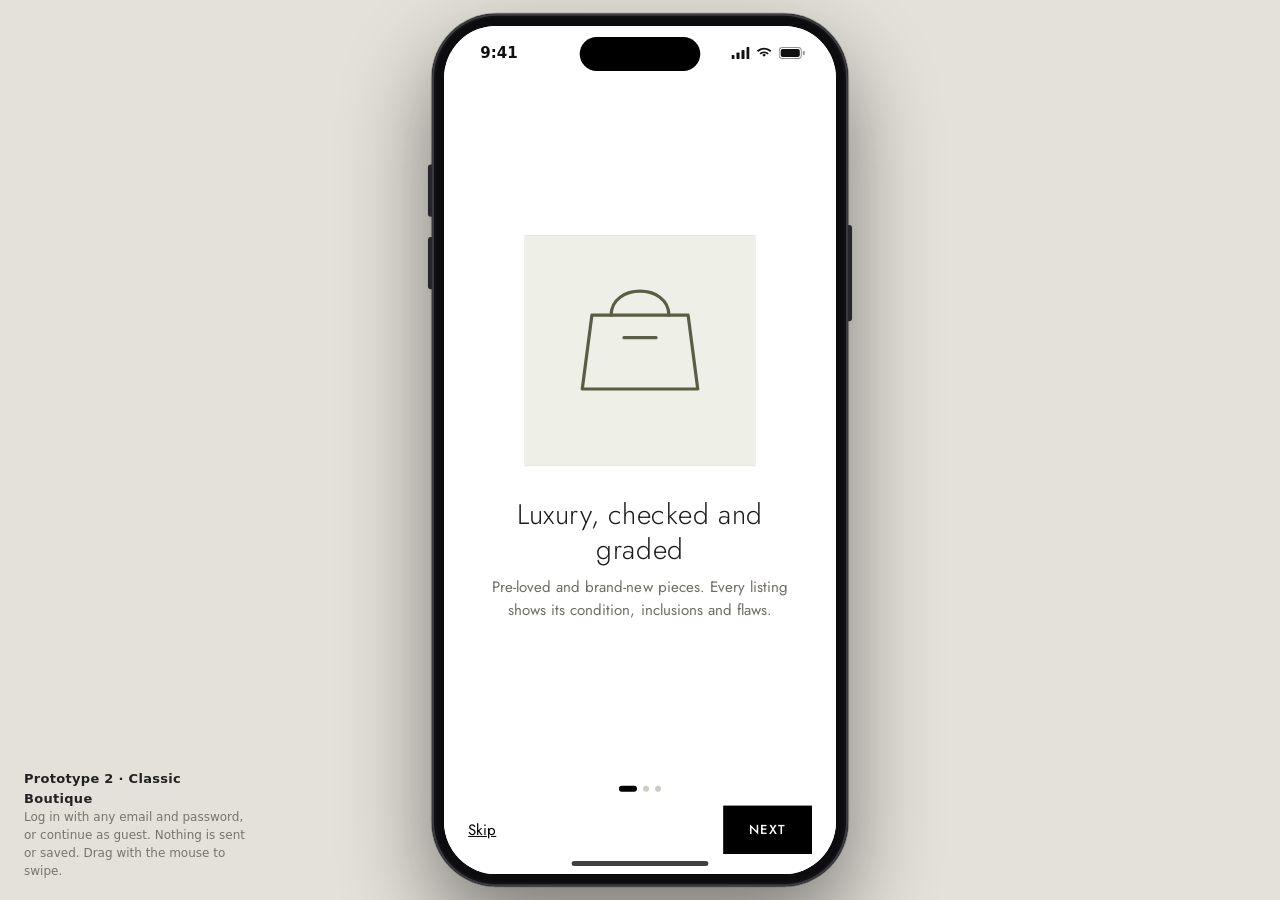
==== commit 680aa79f: "Add onboarding and cross-device swipe gestures Add a three-slide welcome intro and shared mouse/touc" ====
--- a/prototype2/index.html
+++ b/prototype2/index.html
@@ -11,19 +11,19 @@
 /* Prototype 2 "Classic Boutique": white, black, hairlines, light uppercase Jost. Bottom tab bar, grid shopping, step-by-step consign form.
    No A&J website images, logo or text assets. Pictures are generated placeholders (shared/core.js). */
 :root{--ink:#1b1b1b;--mute:#6f6c66;--line:#e8e5df;--surf:#f5f3ef;--err:#b3261e;--ok:#2e6b3a;--sw:1.5;
- --font:"Jost","Avenir Next","Century Gothic","Segoe UI",system-ui,sans-serif;--stage:#e4e1da;--bg:#fff;--sbc:#111;--hbc:#111;--capc:#78746c}
+ --font:"Jost","Avenir Next","Century Gothic","Segoe UI",system-ui,sans-serif;--fg:#000;--card:#fff;--field:#cfcbc3;--stage:#e4e1da;--bg:#fff;--sbc:#111;--hbc:#111;--capc:#78746c}
 *{box-sizing:border-box;margin:0;padding:0;-webkit-tap-highlight-color:transparent}
 [hidden]{display:none!important}
 body{font:400 15px/1.5 var(--font);color:var(--ink)}
 button,input,select,textarea{font:inherit;color:inherit}
 a{color:inherit;text-decoration:none}
 img{display:block;max-width:100%}
-:focus-visible{outline:2px solid #000;outline-offset:2px}
+:focus-visible{outline:2px solid var(--fg);outline-offset:2px}
 .i{width:24px;height:24px;fill:none;stroke:currentColor;stroke-width:var(--sw);stroke-linecap:round;stroke-linejoin:round;flex:none}
 .i.s{width:18px;height:18px}
 
 #app{position:absolute;inset:0;display:flex;flex-direction:column;padding-top:var(--sat);background:var(--bg)}
-main{flex:1;overflow-y:auto;overscroll-behavior:contain;scrollbar-width:none}
+main{flex:1;overflow-x:hidden;overflow-y:auto;overscroll-behavior:contain;scrollbar-width:none}
 main:focus-visible{outline:0}
 main::-webkit-scrollbar{display:none}
 .top{display:grid;grid-template-columns:56px 1fr 56px;align-items:center;min-height:56px;border-bottom:1px solid var(--line)}
@@ -31,22 +31,22 @@
 .tt{text-align:center;font-size:15px;font-weight:400;letter-spacing:2.5px;text-transform:uppercase;white-space:nowrap;overflow:hidden;text-overflow:ellipsis}
 .tt.wm{font-size:26px;font-weight:300;letter-spacing:8px;padding-left:8px}
 .ib{position:relative;width:48px;height:48px;margin:0 4px;display:grid;place-items:center;background:none;border:0;border-radius:50%;cursor:pointer}
-.ib:active{background:#0001}
-.dot{position:absolute;top:8px;right:6px;min-width:17px;height:17px;padding:0 4px;border-radius:9px;background:#000;color:#fff;font-size:10px;line-height:17px;text-align:center}
+.ib:active{background:#8882}
+.dot{position:absolute;top:8px;right:6px;min-width:17px;height:17px;padding:0 4px;border-radius:9px;background:var(--fg);color:var(--card);font-size:10px;line-height:17px;text-align:center}
 #gb{display:flex;align-items:center;justify-content:space-between;gap:8px;background:var(--surf);padding:2px 16px;font-size:12px;color:var(--mute)}
-#gb button{background:none;border:0;font-weight:600;color:#000;text-decoration:underline;cursor:pointer;min-height:36px}
-.nav{display:flex;border-top:1px solid var(--line);padding-bottom:var(--sab);background:#fff}
+#gb button{background:none;border:0;font-weight:600;color:var(--fg);text-decoration:underline;cursor:pointer;min-height:36px}
+.nav{display:flex;border-top:1px solid var(--line);padding-bottom:var(--sab);background:var(--card)}
 .nav a{flex:1;display:flex;flex-direction:column;align-items:center;gap:2px;padding:8px 0 8px;font-size:11px;letter-spacing:.5px;color:var(--mute)}
-.nav a[aria-current]{color:#000;font-weight:600}
+.nav a[aria-current]{color:var(--fg);font-weight:600}
 .nav a[aria-current] .i{stroke-width:2}
 
-.btn{display:inline-flex;align-items:center;justify-content:center;gap:8px;min-height:48px;padding:0 24px;border:1px solid #000;background:#000;color:#fff;font-weight:500;font-size:13px;letter-spacing:1.5px;text-transform:uppercase;cursor:pointer}
-.btn.o{background:#fff;color:#000}
+.btn{display:inline-flex;align-items:center;justify-content:center;gap:8px;min-height:48px;padding:0 24px;border:1px solid var(--fg);background:var(--fg);color:var(--card);font-weight:500;font-size:13px;letter-spacing:1.5px;text-transform:uppercase;cursor:pointer}
+.btn.o{background:var(--card);color:var(--fg)}
 .btn.blk{display:flex;width:100%}
 .btn.sm{min-height:40px;padding:0 16px;font-size:12px}
 .btn:active{opacity:.8}
 .btn[disabled]{opacity:.4;cursor:default}
-.lnk{background:none;border:0;text-decoration:underline;color:#000;cursor:pointer}
+.lnk{background:none;border:0;text-decoration:underline;color:var(--fg);cursor:pointer}
 
 /* Forms */
 .login,.formpage{padding:24px}
@@ -56,7 +56,7 @@
 .brand span{font-size:12px;letter-spacing:4px;color:var(--mute);text-transform:uppercase}
 .fld{display:block;margin-bottom:14px;position:relative}
 .fld>span{display:block;font-size:12px;letter-spacing:.5px;color:var(--mute);margin-bottom:4px}
-input[type=email],input[type=password],input[type=search],input[type=text],input[type=tel],input[type=number],select,textarea{width:100%;min-height:48px;padding:10px 12px;border:1px solid #cfcbc3;border-radius:2px;background:#fff;font-size:16px}
+input[type=email],input[type=password],input[type=search],input[type=text],input[type=tel],input[type=number],select,textarea{width:100%;min-height:48px;padding:10px 12px;border:1px solid var(--field);border-radius:2px;background:var(--card);font-size:16px}
 textarea{min-height:88px;resize:none}
 [aria-invalid=true]{border-color:var(--err)!important}
 .err{display:block;min-height:0;font-size:12px;color:var(--err);margin-top:3px}
@@ -65,16 +65,16 @@
 .or::before,.or::after{content:"";flex:1;height:1px;background:var(--line)}
 .fine{margin-top:16px;font-size:13px;color:var(--mute);text-align:center}
 .chk{display:flex;gap:10px;align-items:flex-start;padding:6px 0;font-size:14px}
-.chk input{width:22px;height:22px;margin-top:1px;accent-color:#000;flex:none}
+.chk input{width:22px;height:22px;margin-top:1px;accent-color:var(--fg);flex:none}
 .opts{display:grid;gap:8px;margin-bottom:14px}
-.opt{display:flex;gap:12px;align-items:center;padding:12px;border:1px solid #cfcbc3;cursor:pointer}
-.opt:has(input:checked){border-color:#000;background:var(--surf)}
-.opt input{accent-color:#000;width:20px;height:20px}
+.opt{display:flex;gap:12px;align-items:center;padding:12px;border:1px solid var(--field);cursor:pointer}
+.opt:has(input:checked){border-color:var(--fg);background:var(--surf)}
+.opt input{accent-color:var(--fg);width:20px;height:20px}
 .opt small{display:block;color:var(--mute);font-size:12px;line-height:1.3}
 .sw{position:relative;width:48px;height:28px;flex:none}
-.sw input{appearance:none;width:48px;height:28px;border-radius:14px;background:#cfcbc3;cursor:pointer;transition:background .2s}
-.sw input:checked{background:#000}
-.sw::after{content:"";position:absolute;left:3px;top:3px;width:22px;height:22px;border-radius:50%;background:#fff;transition:transform .2s;pointer-events:none}
+.sw input{appearance:none;width:48px;height:28px;border-radius:14px;background:var(--field);cursor:pointer;transition:background .2s}
+.sw input:checked{background:var(--fg)}
+.sw::after{content:"";position:absolute;left:3px;top:3px;width:22px;height:22px;border-radius:50%;background:var(--card);transition:transform .2s;pointer-events:none}
 .sw:has(input:checked)::after{transform:translateX(20px)}
 
 /* Home */
@@ -87,8 +87,8 @@
 .slide h1{font-size:29px;font-weight:300;line-height:1.15;margin:6px 0 16px}
 .slide img{width:140px;height:140px;flex:none;margin-right:20px;border:1px solid #0002}
 .dots{display:flex;justify-content:center;gap:6px;padding:10px}
-.dots i{width:6px;height:6px;border-radius:50%;background:#cfcbc3}
-.dots i.on{background:#000;width:18px;border-radius:3px}
+.dots i{width:6px;height:6px;border-radius:50%;background:var(--field)}
+.dots i.on{background:var(--fg);width:18px;border-radius:3px}
 .sec{display:flex;justify-content:space-between;align-items:baseline;padding:26px 16px 10px}
 .sec h2{font-size:20px;font-weight:300;letter-spacing:1px;text-transform:uppercase}
 .sec a{font-size:13px;text-decoration:underline;color:var(--mute)}
@@ -107,7 +107,7 @@
 .help p{flex:1;font-size:14px}
 .steps{padding:0 16px;list-style:none;counter-reset:s}
 .steps li{counter-increment:s;display:flex;gap:12px;padding:8px 0}
-.steps li::before{content:counter(s);flex:none;width:28px;height:28px;border:1px solid #000;border-radius:50%;display:grid;place-items:center;font-size:12px}
+.steps li::before{content:counter(s);flex:none;width:28px;height:28px;border:1px solid var(--fg);border-radius:50%;display:grid;place-items:center;font-size:12px}
 .foot{display:flex;flex-wrap:wrap;gap:6px 18px;justify-content:center;padding:28px 16px 8px;font-size:13px}
 .foot a{text-decoration:underline;color:var(--mute)}
 .note{margin:16px;padding:12px;background:var(--surf);font-size:12px;color:var(--mute)}
@@ -118,18 +118,18 @@
 .card .b{margin-top:8px;font-size:11px;letter-spacing:1px;text-transform:uppercase;color:var(--mute)}
 .card .t{font-size:14px;font-weight:300;line-height:1.35;display:-webkit-box;-webkit-line-clamp:2;-webkit-box-orient:vertical;overflow:hidden}
 .card .pr{font-weight:500}
-.badge{position:absolute;left:6px;top:6px;padding:1px 7px;background:#fff;font-size:10px;letter-spacing:1px;text-transform:uppercase}
+.badge{position:absolute;left:6px;top:6px;padding:1px 7px;background:var(--card);font-size:10px;letter-spacing:1px;text-transform:uppercase}
 .heart{width:44px;height:44px;display:grid;place-items:center;border:0;background:none;cursor:pointer}
 .card .heart{position:absolute;top:0;right:0}
-.card .heart .i{background:#fffd;border-radius:50%;padding:4px;width:30px;height:30px}
+.card .heart .i{background:var(--card);border-radius:50%;padding:4px;width:30px;height:30px}
 .heart.on .i{fill:currentColor}
 .grid{display:grid;grid-template-columns:1fr 1fr;gap:22px 12px;padding:16px}
 .tool{display:flex;gap:8px;padding:12px 16px 0}
 .tool select{width:auto;padding:0 8px}
-.tool .ib{margin:0;width:48px;border:1px solid #cfcbc3;border-radius:2px;flex:none}
+.tool .ib{margin:0;width:48px;border:1px solid var(--field);border-radius:2px;flex:none}
 .chips{display:flex;gap:8px;overflow-x:auto;padding:12px 16px 0;scrollbar-width:none}
-.chip{flex:none;display:inline-flex;align-items:center;min-height:40px;padding:0 16px;border:1px solid #cfcbc3;border-radius:20px;background:#fff;cursor:pointer;white-space:nowrap;font-size:14px}
-.chip[aria-pressed=true],.chip[aria-current]{background:#000;color:#fff;border-color:#000}
+.chip{flex:none;display:inline-flex;align-items:center;min-height:40px;padding:0 16px;border:1px solid var(--field);border-radius:20px;background:var(--card);cursor:pointer;white-space:nowrap;font-size:14px}
+.chip[aria-pressed=true],.chip[aria-current]{background:var(--fg);color:var(--card);border-color:var(--fg)}
 .cnt{padding:12px 16px 0;color:var(--mute);font-size:13px}
 .empty{padding:48px 24px;text-align:center;color:var(--mute)}
 .empty .i{width:40px;height:40px;margin:0 auto 12px;stroke-width:1}
@@ -144,7 +144,7 @@
 .thumbs button{flex:none;width:52px;height:52px;padding:0;border:1px solid var(--line);background:none;cursor:pointer}
 .thumbs img{width:100%;height:100%;object-fit:cover}
 .pad{padding:16px}
-.tag{display:inline-block;border:1px solid #000;padding:2px 8px;font-size:11px;letter-spacing:1.5px;text-transform:uppercase}
+.tag{display:inline-block;border:1px solid var(--fg);padding:2px 8px;font-size:11px;letter-spacing:1.5px;text-transform:uppercase}
 .pbrand{margin-top:8px;font-size:12px;letter-spacing:2px;text-transform:uppercase;color:var(--mute)}
 .pt{font-size:23px;font-weight:300;line-height:1.25;margin:4px 0 8px}
 .price{font-size:21px;font-weight:500}
@@ -158,7 +158,7 @@
 .dbody{padding:0 16px 16px;color:var(--mute)}
 .dbody p+p{margin-top:8px}
 .dbody a{text-decoration:underline;color:var(--ink)}
-.buy{position:sticky;bottom:0;display:flex;gap:8px;align-items:center;padding:10px 12px;background:#fff;border-top:1px solid var(--line)}
+.buy{position:sticky;bottom:0;display:flex;gap:8px;align-items:center;padding:10px 12px;background:var(--card);border-top:1px solid var(--line)}
 .buy .btn{flex:1;padding:0 8px}
 .buy .btn.o{flex:0 0 auto;padding:0 14px}
 
@@ -167,14 +167,14 @@
 .log{flex:1;padding:16px;display:flex;flex-direction:column;gap:10px}
 .m{max-width:86%;padding:10px 14px;border-radius:14px;white-space:pre-line;line-height:1.45}
 .m.bot{align-self:flex-start;background:var(--surf);border-bottom-left-radius:3px}
-.m.me{align-self:flex-end;background:#000;color:#fff;border-bottom-right-radius:3px}
+.m.me{align-self:flex-end;background:var(--fg);color:var(--card);border-bottom-right-radius:3px}
 .m small{display:block;margin-top:6px;color:var(--mute);font-size:11px;line-height:1.3}
 .m .btn{margin-top:10px;white-space:normal}
 .typing i{display:inline-block;width:7px;height:7px;margin:0 2px;border-radius:50%;background:#9a968e;animation:b 1s infinite}
 .typing i:nth-child(2){animation-delay:.15s}.typing i:nth-child(3){animation-delay:.3s}
 @keyframes b{0%,60%,100%{transform:translateY(0)}30%{transform:translateY(-4px)}}
-.qs{position:sticky;bottom:64px;display:flex;gap:8px;overflow-x:auto;padding:8px 16px;background:linear-gradient(#fff0,#fff 30%);scrollbar-width:none}
-.send{position:sticky;bottom:0;display:flex;gap:8px;padding:8px 12px;background:#fff;border-top:1px solid var(--line)}
+.qs{position:sticky;bottom:64px;display:flex;gap:8px;overflow-x:auto;padding:8px 16px;background:linear-gradient(transparent,var(--card) 30%);scrollbar-width:none}
+.send{position:sticky;bottom:0;display:flex;gap:8px;padding:8px 12px;background:var(--card);border-top:1px solid var(--line)}
 .send input{flex:1;border-radius:24px}
 .send .btn{padding:0;width:48px;border-radius:50%}
 
@@ -185,7 +185,7 @@
 .lr small{color:var(--mute)}
 .lh{padding:20px 16px 6px;font-size:12px;letter-spacing:2px;text-transform:uppercase;color:var(--mute)}
 .me{display:flex;align-items:center;gap:14px;padding:20px 16px}
-.av{width:56px;height:56px;border-radius:50%;background:#000;color:#fff;display:grid;place-items:center;font-size:22px;font-weight:300}
+.av{width:56px;height:56px;border-radius:50%;background:var(--fg);color:var(--card);display:grid;place-items:center;font-size:22px;font-weight:300}
 .me b{display:block;font-size:18px;font-weight:400}
 .me small{color:var(--mute)}
 .item{display:flex;gap:12px;padding:12px 16px;border-bottom:1px solid var(--line)}
@@ -193,16 +193,16 @@
 .item div{flex:1;min-width:0}
 .item b{display:block;font-weight:400;font-size:14px;line-height:1.3}
 .item small{color:var(--mute)}
-.pill{display:inline-block;margin-top:4px;padding:1px 10px;border:1px solid #000;border-radius:12px;font-size:11px;letter-spacing:1px;text-transform:uppercase}
+.pill{display:inline-block;margin-top:4px;padding:1px 10px;border:1px solid var(--fg);border-radius:12px;font-size:11px;letter-spacing:1px;text-transform:uppercase}
 .tl{list-style:none;margin:8px 0;padding-left:4px}
 .tl li{position:relative;padding:0 0 18px 30px;color:var(--mute)}
-.tl li::before{content:"";position:absolute;left:0;top:3px;width:14px;height:14px;border-radius:50%;border:1px solid #9a968e;background:#fff}
+.tl li::before{content:"";position:absolute;left:0;top:3px;width:14px;height:14px;border-radius:50%;border:1px solid #9a968e;background:var(--card)}
 .tl li::after{content:"";position:absolute;left:7px;top:20px;bottom:-1px;width:1px;background:var(--line)}
 .tl li:last-child::after{display:none}
 .tl li.on{color:var(--ink);font-weight:500}
-.tl li.on::before{background:#000;border-color:#000}
+.tl li.on::before{background:var(--fg);border-color:var(--fg)}
 .hero2{text-align:center;padding:28px 24px 8px}
-.hero2 .ok{width:56px;height:56px;margin:0 auto 12px;border-radius:50%;background:#000;color:#fff;display:grid;place-items:center}
+.hero2 .ok{width:56px;height:56px;margin:0 auto 12px;border-radius:50%;background:var(--fg);color:var(--card);display:grid;place-items:center}
 .hero2 h1{font-size:24px;font-weight:300}
 .hero2 p{color:var(--mute);margin-top:4px}
 .kv{display:grid;grid-template-columns:auto 1fr;gap:6px 16px;padding:12px 16px;border-top:1px solid var(--line);border-bottom:1px solid var(--line);margin:16px 0}
@@ -221,21 +221,21 @@
 /* Consign wizard */
 .prog{display:flex;gap:4px;padding:16px 16px 0}
 .prog i{flex:1;height:3px;background:var(--line)}
-.prog i.on{background:#000}
+.prog i.on{background:var(--fg)}
 .stp{padding:8px 16px 0;font-size:12px;letter-spacing:2px;text-transform:uppercase;color:var(--mute)}
 .slots{display:grid;grid-template-columns:repeat(3,1fr);gap:8px;margin:8px 0}
-.slot{position:relative;aspect-ratio:1;display:flex;flex-direction:column;align-items:center;justify-content:center;gap:4px;padding:4px;border:1px dashed #9a968e;background:#fff;font-size:11px;line-height:1.2;text-align:center;cursor:pointer;overflow:hidden}
+.slot{position:relative;aspect-ratio:1;display:flex;flex-direction:column;align-items:center;justify-content:center;gap:4px;padding:4px;border:1px dashed #9a968e;background:var(--card);font-size:11px;line-height:1.2;text-align:center;cursor:pointer;overflow:hidden}
 .slot img{position:absolute;inset:0;width:100%;height:100%;object-fit:cover}
 .slot em{position:absolute;left:0;right:0;bottom:0;padding:2px;background:#000b;color:#fff;font-style:normal}
-.slot.on{border-style:solid;border-color:#000}
+.slot.on{border-style:solid;border-color:var(--fg)}
 .slot b{font-weight:500;color:var(--err)}
-.wiz{position:sticky;bottom:0;display:flex;gap:8px;padding:10px 12px;background:#fff;border-top:1px solid var(--line)}
+.wiz{position:sticky;bottom:0;display:flex;gap:8px;padding:10px 12px;background:var(--card);border-top:1px solid var(--line)}
 .wiz .btn{flex:1}
 
 /* Sheet + toast */
 .sheet{position:absolute;inset:0;z-index:50;display:flex;align-items:flex-end}
 .scrim{position:absolute;inset:0;background:#0008}
-.panel{position:relative;width:100%;max-height:88%;overflow-y:auto;padding:24px 16px calc(20px + var(--sab));background:#fff;border-radius:18px 18px 0 0;display:grid;gap:8px}
+.panel{position:relative;width:100%;max-height:88%;overflow-y:auto;padding:24px 16px calc(20px + var(--sab));background:var(--card);border-radius:18px 18px 0 0;display:grid;gap:8px}
 .panel h2{font-size:19px;font-weight:400}
 .panel p{color:var(--mute);margin-bottom:8px}
 .panel.lb{height:100%;max-height:none;border-radius:0;background:#000;padding:var(--sat) 0 var(--sab);align-content:center}
@@ -243,8 +243,36 @@
 .lb img{width:100%;aspect-ratio:1;object-fit:cover}
 .lb p{color:#ccc;text-align:center;font-size:13px}
 .grpt{display:flex;flex-wrap:wrap;gap:8px}
-.toast{position:absolute;left:16px;right:16px;bottom:calc(var(--sab) + 70px);z-index:60;padding:12px 16px;background:var(--ink);color:#fff;font-size:14px;text-align:center;opacity:0;pointer-events:none;transition:opacity .25s}
+.toast{position:absolute;left:16px;right:16px;bottom:calc(var(--sab) + 70px);z-index:60;padding:12px 16px;background:var(--ink);color:var(--card);font-size:14px;text-align:center;opacity:0;pointer-events:none;transition:opacity .25s}
 .toast.on{opacity:1}
+
+/* Motion, tap feedback, swipe affordances, intro */
+main>*{animation:in .3s cubic-bezier(.2,.7,.2,1) both}
+main.still>*{animation:none}
+main.bwd>*{animation-name:inb}
+@keyframes in{from{opacity:0;transform:translateX(16px)}}
+@keyframes inb{from{opacity:0;transform:translateX(-16px)}}
+.card>a,.tile,.trust a,.help,.chip,.item,.thumbs button{transition:transform .15s}
+.card>a:active,.tile:active,.trust a:active,.help:active,.chip:active,.item:active,.thumbs button:active{transform:scale(.97)}
+.lr:active{opacity:.6}
+.nav{position:relative;z-index:5}
+.nav a{position:relative}
+.nav a::before{content:"";position:absolute;top:-1px;left:50%;width:0;height:2px;background:var(--fg);transition:left .25s,width .25s}
+.nav a[aria-current]::before{left:25%;width:50%}
+.panel:not(.lb)::before{content:"";justify-self:center;width:36px;height:4px;margin:-12px 0 4px;border-radius:2px;background:var(--field)}
+.lb .snap>*{width:100%}
+.intro{height:100%;display:flex;flex-direction:column}
+.intro .snap{flex:1}
+.intro section{width:100%;display:flex;flex-direction:column;justify-content:center;align-items:center;padding:24px 36px;text-align:center}
+.intro img{width:230px;height:230px;margin-bottom:32px;border:1px solid var(--line)}
+.intro h1{font-size:28px;font-weight:300;line-height:1.2;letter-spacing:.5px;margin-bottom:10px}
+.intro p{color:var(--mute)}
+.ibar{display:flex;justify-content:space-between;align-items:center;padding:4px 24px 20px}
+
+/* Dark mode (Account > Dark mode) */
+.screen.dark{--ink:#ece8e1;--mute:#a29e96;--line:#2e2c29;--surf:#1d1c1a;--bg:#121211;--fg:#f3efe8;--card:#121211;--field:#4b4842;--err:#f2867b;--ok:#7fc08c;
+ --sbc:#f3efe8;--hbc:#f3efe8;--gbg:#1d1c1a;--gfg:#f3efe8;color:var(--ink);color-scheme:dark}
+.dark .band{background:var(--surf)}
 @media(prefers-reduced-motion:reduce){*{transition:none!important;animation:none!important}}
 </style>
 </head>
@@ -257,12 +285,12 @@
     <div id="gb" hidden><span>Guest mode · view only</span><button data-act="login">Log in</button></div>
     <main id="main" tabindex="-1"></main>
     <nav class="nav" id="nav" aria-label="Primary" hidden></nav>
-    <div class="sheet" id="sheet" hidden><div class="scrim" data-act="close"></div><div class="panel" id="panel" role="dialog" aria-modal="true"></div></div>
+    <div class="sheet" id="sheet" hidden><div class="scrim" data-act="close"></div><div class="panel" id="panel" role="dialog" aria-modal="true" data-dismiss="close" data-dir="down"></div></div>
     <div class="toast" id="toast" role="status" aria-live="polite"></div>
    </div>
   </div>
  </div>
- <div class="cap"><b>Prototype 2 · Classic Boutique</b>Log in with any email and password, or continue as guest. Nothing is sent or saved.</div>
+ <div class="cap"><b>Prototype 2 · Classic Boutique</b>Log in with any email and password, or continue as guest. Nothing is sent or saved. Drag with the mouse to swipe.</div>
 </div>
 
 <script src="../shared/core.js"></script>
@@ -307,6 +335,11 @@
   <button class="btn" data-act="login">Log in</button><br><a class="lnk" href="#/home">Keep browsing</a></div>`;
 
 /* ---------- views: auth ---------- */
+function vWelcome() {
+  return `<div class="intro"><div class="snap" id="intro" data-dots="ind">${AJ.INTRO.map(([t, s, c], k) => `<section><img src="${AJ.art(c, k * 5 + 1, {cap: false})}" alt=""><h1>${t}</h1><p>${s}</p></section>`).join('')}</div>
+  <div class="dots" id="ind">${AJ.INTRO.map((_, k) => `<i class="${k ? '' : 'on'}"></i>`).join('')}</div>
+  <div class="ibar"><a class="lnk" href="#/login">Skip</a><button class="btn" id="inext" data-act="inext">Next</button></div></div>`;
+}
 function vLogin() {
   return `<div class="login"><div class="brand"><b>A&amp;J</b><span>Luxury · Buy &amp; Consign</span></div>
   <form id="loginform" novalidate>
@@ -317,7 +350,7 @@
   <div class="or">or</div>
   <button class="btn o blk" data-act="guest">Continue as guest (view only)</button>
   <p class="fine">No account? <a class="lnk" href="#/signup">Create one</a></p>
-  <p class="fine" style="font-size:12px">Prototype: any email and password works.</p></div>`;
+  <p class="fine" style="font-size:12px">Prototype: any email and password works. <a class="lnk" href="#/welcome">View intro</a></p></div>`;
 }
 function vSignup() {
   return `<div class="formpage"><a class="lnk" href="#/login" style="display:inline-flex;align-items:center;gap:6px;margin-bottom:12px">${ic('back', 's')} Back to log in</a>
@@ -369,7 +402,7 @@
    <select id="sort" aria-label="Sort"><option value="featured">Featured</option><option value="asc" ${sort === 'asc' ? 'selected' : ''}>Price ↑</option><option value="desc" ${sort === 'desc' ? 'selected' : ''}>Price ↓</option></select>
    <button class="ib" data-act="filters" aria-label="Filters">${ic('filter')}${nFilters() ? `<span class="dot">${nFilters()}</span>` : ''}</button></div>
   <div class="chips">${[['all', 'All'], ...CATS].map(([c, l]) => `<a class="chip" href="#/shop/${c}" ${cat === c ? 'aria-current="true"' : ''}>${l}</a>`).join('')}</div>
-  <div id="list">${list()}</div>`;
+  <div id="list" data-swipe="swcat">${list()}</div>`;
 }
 function filterSheet() {
   const n = filtered().length, pr = [['any', 'Any price'], ['lo', 'Under ₱30,000'], ['mid', '₱30,000 – ₱100,000'], ['hi', 'Over ₱100,000']];
@@ -505,6 +538,7 @@
     : `<div class="me"><div class="av">${esc(u.name[0].toUpperCase())}</div><div><b>${esc(u.name)}</b><small>${esc(u.email)}</small></div></div>
      <div class="lh">My A&amp;J</div><div class="list">${r('heart', 'Wishlist', '#/wishlist', S.wish.size + ' saved')}${r('mail', 'My inquiries', '#/inquiries', S.inq.length + ' sent')}${r('box', 'My consignments', '#/consignments', S.con.length + ' requests')}${r('settings', 'Profile &amp; settings', '#/settings')}</div>`)
     + `<div class="lh">Support</div><div class="list">${r('chat', 'Help assistant', '#/chat')}${r('info', 'FAQs', '#/faqs')}${r('pin', 'Visit us &amp; contact', '#/contact')}</div>
+    <div class="lh">Display</div><div class="list"><label class="lr" style="cursor:pointer">${ic('eye')}<span>Dark mode</span><span class="sw"><input type="checkbox" id="dark" ${$('#screen').classList.contains('dark') ? 'checked' : ''}></span></label></div>
     <div class="lh">Policies</div><div class="list">${r('shield', 'Authenticity', '#/info/authenticity')}${r('truck', 'Shipping &amp; delivery', '#/info/shipping')}${r('doc', 'Terms of service', '#/info/terms')}${r('lock', 'Privacy notice', '#/info/privacy')}</div>
     ${g ? '' : '<div class="pad"><button class="btn o blk" data-act="logout">Log out</button></div>'}<div style="height:8px"></div>`;
 }
@@ -535,7 +569,7 @@
 /* ---------- router ---------- */
 const NAV = [['home', 'Home', 'home'], ['shop', 'Shop', 'grid'], ['consign', 'Consign', 'tag'], ['chat', 'Help', 'chat'], ['account', 'Account', 'user']];
 const R = {
-  login: {bare: 1, view: vLogin}, signup: {bare: 1, view: vSignup}, forgot: {bare: 1, view: vForgot},
+  welcome: {bare: 1, view: vWelcome}, login: {bare: 1, view: vLogin}, signup: {bare: 1, view: vSignup}, forgot: {bare: 1, view: vForgot},
   home: {nav: 'home', wm: 1, view: vHome},
   shop: {nav: 'shop', title: 'Shop', view: vShop},
   p: {nav: 'shop', back: 1, up: '#/shop', title: 'Item', view: vProduct},
@@ -554,14 +588,14 @@
   contact: {nav: 'account', back: 1, up: '#/account', title: 'Visit us & contact', view: vContact},
   info: {back: 1, up: '#/home', title: 'Information', view: vInfo}
 };
-let depth = 0, first = true; // depth = screens opened in-app, so Back can use history only when there is something to go back to
+let depth = 0, first = true, backward = false; // depth = screens opened in-app, so Back can use history only when there is something to go back to
 const redirect = h => { history.replaceState(null, '', h); render(false); };
-const refresh = (keep = true) => { const t = $('#main').scrollTop; render(false); if (keep) $('#main').scrollTop = t; };
+const refresh = (keep = true) => { const t = $('#main').scrollTop; render(false); if (keep) { $('#main').scrollTop = t; $('#main').classList.add('still'); } }; // in-place updates keep scroll and skip the entry animation
 function render(nav = true) {
   const {name, args} = AJ.route();
   const r = name || 'login', a = args[0] || '';
-  if (!S.user && !['login', 'signup', 'forgot', 'info'].includes(r)) return redirect('#/login');
-  if (S.user && r === 'login') return redirect('#/home');
+  if (!S.user && !['welcome', 'login', 'signup', 'forgot', 'info'].includes(r)) return redirect('#/login');
+  if (S.user && (r === 'login' || r === 'welcome')) return redirect('#/home');
   const d = R[r] || R.home;
   if (nav && !first) depth++; first = false;
   closeSheet();
@@ -574,6 +608,7 @@
     <div>${S.user ? `<a class="ib" href="#/wishlist" aria-label="Wishlist">${ic('heart')}${S.wish.size ? `<span class="dot">${S.wish.size}</span>` : ''}</a>` : ''}</div>`;
   $('#nav').innerHTML = NAV.map(([n, l, i]) => `<a href="#/${n}" ${n === d.nav ? 'aria-current="page"' : ''}>${ic(i)}${l}</a>`).join('');
   const m = $('#main');
+  m.classList.remove('still'); m.classList.toggle('bwd', backward); backward = false;
   m.innerHTML = isGuest() && MEMBER.includes(r) ? gateView({wishlist: 'see your wishlist', inquire: 'send an inquiry', consignform: 'start a consignment', settings: 'edit your profile'}[r] || 'see this page') : d.view(a);
   m.scrollTop = r === 'chat' ? 1e6 : 0;
   m.focus({preventScroll: true});
@@ -584,10 +619,10 @@
 function resetWizard() { Object.keys(D).filter(k => /^(c[a-z]+|inc_.*|mode)$/.test(k)).forEach(k => delete D[k]); W = {step: 0, photos: new Set()}; }
 const ACT = {
   login() { S.user = null; go('#/login'); },
-  guest() { S.user = 'guest'; go('#/home'); },
+  guest() { S.user = 'guest'; AJ.skeleton(); go('#/home'); },
   logout() { S.user = null; S.wish.clear(); S.inq.length = S.con.length = 0; for (const k in D) delete D[k]; resetWizard(); go('#/login'); },
   close: closeSheet,
-  back() { const r = R[AJ.route().name]; if (depth > 0) { depth -= 2; history.back(); } else go(r?.up || '#/home'); }, // -2 then the hashchange render adds 1
+  back() { const r = R[AJ.route().name]; backward = true; if (depth > 0) { depth -= 2; history.back(); } else go(r?.up || '#/home'); }, // -2 then the hashchange render adds 1
   eye(el) { const inp = el.parentElement.querySelector('input'), show = inp.type === 'password'; inp.type = show ? 'text' : 'password'; el.innerHTML = ic(show ? 'eyeoff' : 'eye'); el.setAttribute('aria-label', show ? 'Hide password' : 'Show password'); },
   clearsent() { delete D.sent; },
   clearmsg() { delete D.msent; D.mtext = ''; },
@@ -596,7 +631,7 @@
     if (gate('save items')) return;
     const id = el.dataset.id; S.wish.has(id) ? S.wish.delete(id) : S.wish.add(id);
     $$(`.heart[data-id="${id}"]`).forEach(b => { b.classList.toggle('on', S.wish.has(id)); b.setAttribute('aria-pressed', S.wish.has(id)); });
-    toast(S.wish.has(id) ? 'Added to wishlist' : 'Removed from wishlist');
+    toast(S.wish.has(id) ? 'Added to wishlist' : 'Removed from wishlist'); if (S.wish.has(id)) AJ.pop(el);
     const a = $('#top a[href="#/wishlist"]'); a.innerHTML = ic('heart') + (S.wish.size ? `<span class="dot">${S.wish.size}</span>` : '');
     if (AJ.route().name === 'wishlist') refresh();
   },
@@ -609,7 +644,17 @@
   fdone() { closeSheet(); refresh(false); },
   clear() { q = ''; F.brands.clear(); F.cond = F.price = 'any'; refresh(false); },
   thumb(el) { const g = $('#gal'); g.scrollTo({left: el.dataset.i * g.clientWidth, behavior: 'smooth'}); },
-  zoom(el) { const p = item(AJ.route().args[0]), v = p.views[el.dataset.i]; openSheet(`<button class="ib x" data-act="close" aria-label="Close">${ic('close')}</button><img src="${art(p, v)}" alt="${esc(p.title)}, ${v.toLowerCase()} (placeholder image)"><p>${v} · ${+el.dataset.i + 1} of ${p.views.length}</p>`, 'lb'); },
+  zoom(el) { // full-screen viewer: swipe between photos, double-tap or pinch to zoom, swipe down to close
+    const p = item(AJ.route().args[0]), n = p.views.length;
+    openSheet(`<button class="ib x" data-act="close" aria-label="Close">${ic('close')}</button><div class="snap" id="lbs">${p.views.map((v, i) => `<div><div style="overflow:hidden"><img class="zoomable" src="${art(p, v)}" alt="${esc(p.title)}, ${v.toLowerCase()} (placeholder image)"></div><p>${v} · ${i + 1} of ${n}</p></div>`).join('')}</div>
+     <p>Swipe for more · double-tap to zoom · swipe down to close</p>`, 'lb');
+    const s = $('#lbs'); s.scrollLeft = el.dataset.i * s.clientWidth;
+  },
+  inext() { const s = $('#intro'), i = Math.round(s.scrollLeft / s.clientWidth); i < s.children.length - 1 ? s.scrollTo({left: (i + 1) * s.clientWidth, behavior: 'smooth'}) : go('#/login'); },
+  swcat(el, d) { // swipe the shop list to the next / previous category
+    const L = ['all', ...CATS.map(c => c[0])], n = L[L.indexOf(cat) + d]; if (!n) return false;
+    redirect('#/shop/' + n); $('#main').classList.add('still'); AJ.center($('.chips [aria-current]'));
+  },
   slot(el) { const i = +el.dataset.i; W.photos.has(i) ? W.photos.delete(i) : W.photos.add(i); refresh(); $(`.slot[data-i="${i}"]`)?.focus({preventScroll: true}); },
   wback() { W.step--; refresh(false); }
 };
@@ -620,6 +665,7 @@
   if (t.id === 'sort') { sort = t.value; $('#list').innerHTML = list(); }
   if (t.id === 'fq') $('#fl').innerHTML = faqList(t.value);
   if (t.name === 'ccat' && AJ.route().name === 'consignform') D.ccat = t.value;
+  if (t.id === 'dark') $('#screen').classList.toggle('dark', t.checked);
 });
 document.addEventListener('submit', e => {
   e.preventDefault();
@@ -628,7 +674,7 @@
   if (id === 'loginform') {
     if (!validate(f, {email: emailRule, pw: req('Enter your password.')})) return;
     const n = D.email.split('@')[0].replace(/[._-]+/g, ' ');
-    S.user = {name: n.replace(/\b\w/g, c => c.toUpperCase()), email: D.email.trim(), mobile: ''}; delete D.pw; go('#/home');
+    S.user = {name: n.replace(/\b\w/g, c => c.toUpperCase()), email: D.email.trim(), mobile: ''}; delete D.pw; AJ.skeleton(); go('#/home');
   }
   if (id === 'signupform') {
     if (!validate(f, {name: req('Enter your name.'), email: emailRule, mobile: mobileRule,
@@ -667,9 +713,15 @@
   const el = e.target; if (!el.dataset?.dots) return;
   const i = Math.round(el.scrollLeft / el.clientWidth);
   $$(`#${el.dataset.dots} i`).forEach((d, k) => d.classList.toggle('on', k === i));
+  if (el.id === 'intro') $('#inext').textContent = i === el.children.length - 1 ? 'Get started' : 'Next';
 }, true);
+AJ.gestures({ // swipe: back from the left edge, pull down to refresh lists, sheets and photo viewer drag down to close
+  act: (n, el, d) => ACT[n]?.(el, d),
+  edge: () => { const r = AJ.route().name; return R[r]?.back ? ACT.back : ['signup', 'forgot'].includes(r) ? () => go('#/login') : null; },
+  pull: () => ['home', 'shop', 'wishlist', 'inquiries', 'consignments'].includes(AJ.route().name) ? () => refresh() : null
+});
 addEventListener('hashchange', () => render());
-if (!location.hash) history.replaceState(null, '', '#/login');
+if (!location.hash) history.replaceState(null, '', '#/welcome');
 render(false);
 </script>
 </body>
--- a/shared/phone.css
+++ b/shared/phone.css
@@ -19,6 +19,22 @@
 .cap{position:fixed;left:24px;bottom:20px;max-width:230px;font:12px/1.5 system-ui,-apple-system,"Segoe UI",sans-serif;color:var(--capc,#6b6b6b)}
 .cap b{display:block;font-size:13px;color:var(--capb,#222);letter-spacing:.3px}
 @media(max-width:1000px){.cap{display:none}}
+/* Gesture feedback drawn by core.js (AJ.gestures, AJ.skeleton). Prototypes may set --gbg/--gfg (indicator colours) and --sk1/--sk2 (skeleton). */
+.dragging,.dragging *{cursor:grabbing!important;user-select:none!important}
+.snap{touch-action:pan-y} /* the browser scrolls the page; core.js pages the carousel, so mouse and touch snap the same way */
+.g-edge,.g-pull{position:absolute;z-index:180;width:44px;height:44px;margin-left:-22px;border-radius:50%;display:grid;place-items:center;background:var(--gbg,#fff);color:var(--gfg,#111);box-shadow:0 6px 18px #0004;opacity:0;pointer-events:none}
+.g-edge{left:22px;top:50%;margin-top:-22px}
+.g-pull{left:50%;top:0}
+.g-edge.go,.g-pull.go{background:var(--gfg,#111);color:var(--gbg,#fff)}
+.g-edge .i,.g-pull .i{width:22px;height:22px}
+.g-pull.spin .i{animation:gspin .7s linear infinite}
+@keyframes gspin{to{transform:rotate(360deg)}}
+img.zoomable{cursor:zoom-in}
+img.zoomable.zoomed{cursor:grab}
+.sk main{pointer-events:none}
+.sk main img{object-position:-9999px 0;background:linear-gradient(100deg,var(--sk1,#8882) 40%,var(--sk2,#8884) 50%,var(--sk1,#8882) 60%) 0 0/300% 100%;animation:gsk 1.1s linear infinite}
+.sk main :is(.b,.t,.pr,.cd,.cnt){color:transparent!important;background:var(--sk1,#8882);border-radius:4px}
+@keyframes gsk{from{background-position:100% 0}to{background-position:0 0}}
 @media(max-width:519px){
  .phone{left:0;top:0;width:100%;height:100%;padding:0;border-radius:0;box-shadow:none;transform:none;background:none}
  .phone::before,.phone::after,.island,.status,.homebar,.cap{display:none}
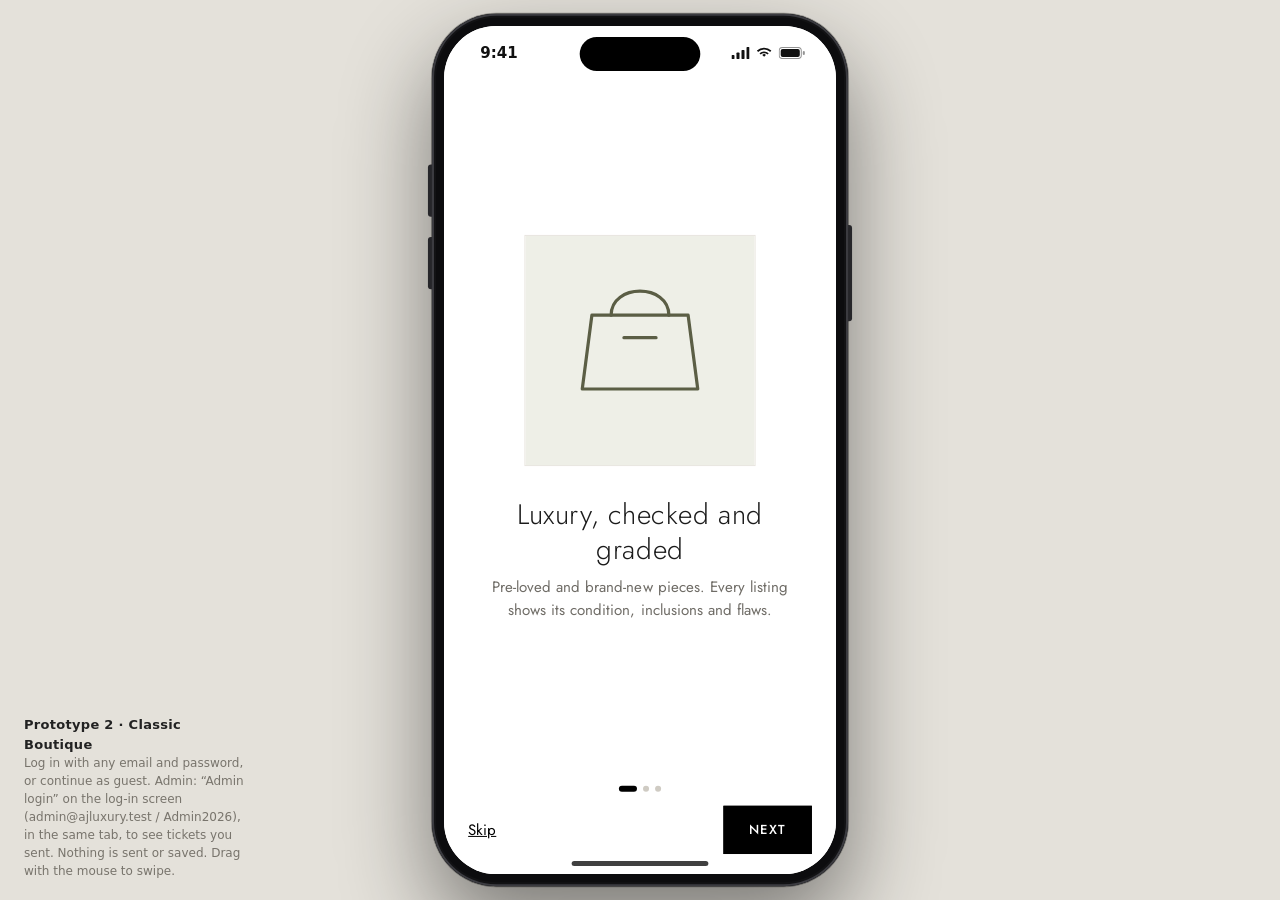
==== commit 3d219121: "Add support tickets and admin dashboards Add customer support ticket flows, chatbot escalation, staf" ====
--- a/prototype2/index.html
+++ b/prototype2/index.html
@@ -56,7 +56,7 @@
 .brand span{font-size:12px;letter-spacing:4px;color:var(--mute);text-transform:uppercase}
 .fld{display:block;margin-bottom:14px;position:relative}
 .fld>span{display:block;font-size:12px;letter-spacing:.5px;color:var(--mute);margin-bottom:4px}
-input[type=email],input[type=password],input[type=search],input[type=text],input[type=tel],input[type=number],select,textarea{width:100%;min-height:48px;padding:10px 12px;border:1px solid var(--field);border-radius:2px;background:var(--card);font-size:16px}
+input[type=email],input[type=password],input[type=search],input[type=text],input[type=tel],input[type=number],input[type=date],select,textarea{width:100%;min-height:48px;padding:10px 12px;border:1px solid var(--field);border-radius:2px;background:var(--card);font-size:16px}
 textarea{min-height:88px;resize:none}
 [aria-invalid=true]{border-color:var(--err)!important}
 .err{display:block;min-height:0;font-size:12px;color:var(--err);margin-top:3px}
@@ -269,6 +269,33 @@
 .intro p{color:var(--mute)}
 .ibar{display:flex;justify-content:space-between;align-items:center;padding:4px 24px 20px}
 
+/* Support tickets + admin */
+.pill.on{background:var(--fg);color:var(--card)}
+.m.you{align-self:flex-end;background:var(--fg);color:var(--card);border-bottom-right-radius:3px}
+.m.you small{color:inherit;opacity:.7}
+.sysm{align-self:center;font-size:11px;letter-spacing:.5px;color:var(--mute);text-align:center}
+.two{display:flex;gap:8px}
+.two>*{flex:1;min-width:0}
+.kpis{display:grid;grid-template-columns:1fr 1fr;gap:8px;padding:12px 16px 0}
+.kpi{padding:12px;border:1px solid var(--line);min-width:0}
+.kpi small{display:block;font-size:11px;letter-spacing:1px;text-transform:uppercase;color:var(--mute);white-space:nowrap;overflow:hidden;text-overflow:ellipsis}
+.kpi b{display:block;font-size:22px;font-weight:400;line-height:1.25;overflow-wrap:anywhere}
+.kpi span{display:block;font-size:11px;line-height:1.3;color:var(--mute)}
+.ch{margin:0 16px;padding:10px 12px 8px;border:1px solid var(--line);--ch:var(--fg);--chg:var(--line);--cht:var(--mute)}
+.ch-r{min-height:18px;margin-bottom:4px;font-size:12px;color:var(--mute)}
+.ch-s{display:block;width:100%;height:auto;overflow:visible}
+.ch-b{fill:var(--ch)}
+.ch g:hover .ch-b{opacity:.7}
+.ch-g{stroke:var(--chg);stroke-width:1}
+.ch-ax{font:11px var(--font);fill:var(--cht)}
+.ch-v{font:500 11px var(--font);fill:var(--ink)}
+.tbl{width:100%;border-collapse:collapse;font-size:12px}
+.tbl th,.tbl td{padding:8px 4px;border-bottom:1px solid var(--line);text-align:left;vertical-align:top}
+.tbl th{font-size:10px;font-weight:500;letter-spacing:1px;text-transform:uppercase;color:var(--mute)}
+.tbl th:last-child,.tbl td:last-child{text-align:right}
+.tbl td{white-space:nowrap}
+.tbl td.w{white-space:normal}
+
 /* Dark mode (Account > Dark mode) */
 .screen.dark{--ink:#ece8e1;--mute:#a29e96;--line:#2e2c29;--surf:#1d1c1a;--bg:#121211;--fg:#f3efe8;--card:#121211;--field:#4b4842;--err:#f2867b;--ok:#7fc08c;
  --sbc:#f3efe8;--hbc:#f3efe8;--gbg:#1d1c1a;--gfg:#f3efe8;color:var(--ink);color-scheme:dark}
@@ -290,7 +317,7 @@
    </div>
   </div>
  </div>
- <div class="cap"><b>Prototype 2 · Classic Boutique</b>Log in with any email and password, or continue as guest. Nothing is sent or saved. Drag with the mouse to swipe.</div>
+ <div class="cap"><b>Prototype 2 · Classic Boutique</b>Log in with any email and password, or continue as guest. Admin: “Admin login” on the log-in screen (admin@ajluxury.test / Admin2026), in the same tab, to see tickets you sent. Nothing is sent or saved. Drag with the mouse to swipe.</div>
 </div>
 
 <script src="../shared/core.js"></script>
@@ -300,8 +327,10 @@
 let q = '', sort = 'featured';
 const F = {brands: new Set(), cond: 'any', price: 'any'};
 let W = {step: 0, photos: new Set()}; // consign wizard
+let tf = 'all', af = 'active', aq = '', aper = 30, rep = null; // support ticket filter; admin queue, search, dashboard period, last report
 S.msgs.push({who: 'bot', text: AJ.GREETING});
-const MEMBER = 'wishlist inquire inquiries inquiry consignform consignments consignment settings'.split(' '); // routes guests can't open
+const MEMBER = 'wishlist inquire inquiries inquiry consignform consignments consignment settings ticketnew ticket'.split(' '); // routes guests can't open
+const STAFF = 'admin atickets aticket areports ateam'.split(' '); // admin routes: staff only
 
 /* ---------- small helpers ---------- */
 const heartBtn = id => `<button class="heart ${S.wish.has(id) ? 'on' : ''}" data-act="wish" data-id="${id}" aria-pressed="${S.wish.has(id)}" aria-label="Wishlist">${ic('heart')}</button>`;
@@ -350,7 +379,16 @@
   <div class="or">or</div>
   <button class="btn o blk" data-act="guest">Continue as guest (view only)</button>
   <p class="fine">No account? <a class="lnk" href="#/signup">Create one</a></p>
-  <p class="fine" style="font-size:12px">Prototype: any email and password works. <a class="lnk" href="#/welcome">View intro</a></p></div>`;
+  <p class="fine" style="font-size:12px">Prototype: any email and password works. <a class="lnk" href="#/welcome">View intro</a></p>
+  <p class="fine" style="font-size:12px">A&amp;J staff? <a class="lnk" href="#/adminlogin">Admin login</a></p></div>`;
+}
+function vAdminLogin() {
+  return `<div class="login"><div class="brand"><b>A&amp;J</b><span>Staff · Admin console</span></div>
+  <form id="adminform" novalidate>${fld('Staff email', 'aemail', {type: 'email', ac: 'username'})}
+   <label class="fld"><span>Password</span><input type="password" name="apw" autocomplete="current-password" value="${esc(D.apw || '')}"><button type="button" class="eye" data-act="eye" aria-label="Show password">${ic('eye')}</button><small class="err" data-for="apw"></small></label>
+   <button class="btn blk" type="submit">Log in to admin</button></form>
+  <p class="fine" style="font-size:12px">Prototype staff account: <b>${AJ.ADMIN.email}</b>, password <b>${AJ.ADMIN.pw}</b>. Customer and guest logins can’t open admin screens.</p>
+  <p class="fine"><a class="lnk" href="#/login">Back to customer log in</a></p></div>`;
 }
 function vSignup() {
   return `<div class="formpage"><a class="lnk" href="#/login" style="display:inline-flex;align-items:center;gap:6px;margin-bottom:12px">${ic('back', 's')} Back to log in</a>
@@ -386,7 +424,7 @@
   <a class="help" href="#/chat">${ic('chat')}<p><b>Questions?</b><br>Ask the Help assistant about buying, shipping, payment or consigning.</p>${ic('next')}</a>
   <div class="sec"><h2>How it works</h2></div>
   <ol class="steps"><li>Browse items with condition and inclusions listed.</li><li>Send an inquiry; the A&amp;J team confirms availability.</li><li>Pay, then receive your item. Questions? Ask Help.</li></ol>
-  <div class="foot"><a href="#/faqs">FAQs</a><a href="#/contact">Visit us</a><a href="#/info/terms">Terms</a><a href="#/info/privacy">Privacy</a></div>
+  <div class="foot"><a href="#/faqs">FAQs</a><a href="#/support">Support</a><a href="#/contact">Visit us</a><a href="#/info/terms">Terms</a><a href="#/info/privacy">Privacy</a></div>
   <p class="note">Prototype: items, prices and pictures are made-up samples. Pictures are generated placeholders, not photos.</p>`;
 }
 function list() {
@@ -516,7 +554,7 @@
 
 /* ---------- views: help, account, info ---------- */
 const bubble = m => m.typing ? '<div class="m bot typing" aria-label="Typing"><i></i><i></i><i></i></div>'
-  : `<div class="m ${m.who}">${esc(m.text)}${m.who === 'bot' && m.topic !== 'hi' ? '<small>FAQ assistant · based on A&amp;J’s public policies, to be confirmed by A&amp;J</small>' : ''}${m.human ? '<a class="btn o sm" href="#/contact">See contact details</a>' : ''}</div>`;
+  : `<div class="m ${m.who}">${esc(m.text)}${m.who === 'bot' && m.topic !== 'hi' ? '<small>FAQ assistant · based on A&amp;J’s public policies, to be confirmed by A&amp;J</small>' : ''}${m.human || m.topic === 'none' ? '<a class="btn sm" href="#/ticketnew?chat">Talk to a support agent</a> ' : ''}${m.topic === 'support' ? '<a class="btn o sm" href="#/support">Open Support</a>' : ''}${m.human ? '<a class="btn o sm" href="#/contact">See contact details</a>' : ''}</div>`;
 function vChat() {
   return `<div class="chat"><div class="log" id="log" aria-live="polite">${S.msgs.map(bubble).join('')}</div>
   <div class="qs">${AJ.CHIPS.map(id => `<button class="chip" data-act="ask" data-id="${id}">${esc(AJ.faq(id).q)}</button>`).join('')}</div>
@@ -527,7 +565,7 @@
   const log = $('#log'); if (log) { log.innerHTML = S.msgs.map(bubble).join(''); $('#main').scrollTop = 1e6; }
   setTimeout(() => {
     S.msgs.pop();
-    const r = id ? {text: AJ.faq(id).a, topic: id, human: !!AJ.faq(id).human} : AJ.reply(text);
+    const r = AJ.answer(text, id);
     S.msgs.push({who: 'bot', ...r});
     if ($('#log')) { $('#log').innerHTML = S.msgs.map(bubble).join(''); $('#main').scrollTop = 1e6; }
   }, 650);
@@ -537,7 +575,7 @@
   return (g ? `<div class="me"><div class="av">${ic('user')}</div><div><b>Guest</b><small>View only</small></div></div><div style="padding:0 16px 8px"><button class="btn blk" data-act="login">Log in or create account</button></div>`
     : `<div class="me"><div class="av">${esc(u.name[0].toUpperCase())}</div><div><b>${esc(u.name)}</b><small>${esc(u.email)}</small></div></div>
      <div class="lh">My A&amp;J</div><div class="list">${r('heart', 'Wishlist', '#/wishlist', S.wish.size + ' saved')}${r('mail', 'My inquiries', '#/inquiries', S.inq.length + ' sent')}${r('box', 'My consignments', '#/consignments', S.con.length + ' requests')}${r('settings', 'Profile &amp; settings', '#/settings')}</div>`)
-    + `<div class="lh">Support</div><div class="list">${r('chat', 'Help assistant', '#/chat')}${r('info', 'FAQs', '#/faqs')}${r('pin', 'Visit us &amp; contact', '#/contact')}</div>
+    + `<div class="lh">Support</div><div class="list">${r('headset', 'Support tickets', '#/support', g ? 'Log in to open a ticket' : AJ.myTickets(u).filter(t => t.st !== 'Resolved').length + ' open')}${r('chat', 'Help assistant', '#/chat')}${r('info', 'FAQs', '#/faqs')}${r('pin', 'Visit us &amp; contact', '#/contact')}</div>
     <div class="lh">Display</div><div class="list"><label class="lr" style="cursor:pointer">${ic('eye')}<span>Dark mode</span><span class="sw"><input type="checkbox" id="dark" ${$('#screen').classList.contains('dark') ? 'checked' : ''}></span></label></div>
     <div class="lh">Policies</div><div class="list">${r('shield', 'Authenticity', '#/info/authenticity')}${r('truck', 'Shipping &amp; delivery', '#/info/shipping')}${r('doc', 'Terms of service', '#/info/terms')}${r('lock', 'Privacy notice', '#/info/privacy')}</div>
     ${g ? '' : '<div class="pad"><button class="btn o blk" data-act="logout">Log out</button></div>'}<div style="height:8px"></div>`;
@@ -566,10 +604,127 @@
   return `<div class="info">${i.html}<p><a class="lnk" href="#/chat">Ask Help about this</a></p></div>`;
 }
 
+/* ---------- views: support (after-sales tickets) ---------- */
+const NOLINK = 'Not about an order or consignment';
+const myRefs = () => [...AJ.mine(S.user), ...S.inq.map(r => { const p = item(r.item); return {kind: 'Inquiry', ref: r.ref, item: p.id, title: p.brand + ' ' + p.title, amount: p.price, status: r.status}; }),
+  ...S.con.map(r => ({kind: 'Consignment request', ref: r.ref, title: r.title, status: r.status}))];
+const refLabel = r => `${r.ref} · ${r.title} · ${r.status}`;
+const day = d => AJ.fmtDate(d, {day: 'numeric', month: 'short', year: 'numeric'});
+const tpill = t => `<span class="pill">${t.st}</span>${t.sample ? ' <span class="pill">Sample</span>' : ''}`;
+const linkRow = l => `<div class="item">${l.item ? `<img src="${art(item(l.item), 'Front', false)}" alt="">` : ''}<div><small>${l.kind} · ${l.ref}${l.at ? ' · ' + day(l.at) : ''}</small><b>${esc(l.title)}</b><small>${l.amount ? peso(l.amount) + ' · ' : ''}${esc(l.status)}</small></div></div>`;
+const tmsg = (m, side) => m.by === 'sys' ? `<p class="sysm">${esc(m.text)} · ${AJ.ago(m.at)}</p>`
+  : `<div class="m ${m.by === side ? 'you' : 'bot'}">${esc(m.text)}<small>${m.by === 'user' ? (side === 'user' ? 'You' : esc(m.name)) : esc(m.name) + ' · A&amp;J Support'} · ${AJ.ago(m.at)}</small></div>`;
+const chatBox = t => t.chat ? `<details><summary>Chat with the Help assistant (${t.chat.length})${ic('down')}</summary><div class="dbody">${t.chat.map(l => `<p>${esc(l)}</p>`).join('')}</div></details>` : '';
+function vSupport() {
+  const g = isGuest(), l = g ? [] : AJ.myTickets(S.user), show = l.filter(t => tf === 'all' || t.st === tf);
+  return `<section class="band" style="margin:0"><h2>After-sales support</h2><p>Help with an order, a return or refund, an authenticity concern or the app.</p><a class="btn o" href="#/ticketnew">Open a support ticket</a></section>
+  <a class="help" href="#/chat">${ic('chat')}<p><b>Quick question?</b><br>The Help assistant answers common questions and can pass you to an agent.</p>${ic('next')}</a>
+  <div class="sec"><h2>My tickets</h2></div>` + (g ? `<div class="empty">${ic('lock')}<p>Log in to open and track support tickets.</p><button class="btn" data-act="login">Log in</button></div>`
+    : `<div class="chips" style="padding-top:0">${[['all', 'All'], ...AJ.TSTEPS.map(s => [s, s])].map(([v, x]) => `<button class="chip" data-act="tf" data-v="${v}" aria-pressed="${tf === v}">${x} · ${v === 'all' ? l.length : l.filter(t => t.st === v).length}</button>`).join('')}</div>
+     <div data-swipe="swtf" style="min-height:160px">${show.length ? show.map(t => `<a class="item" href="#/ticket/${t.ref}"><div><small>${t.ref} · ${AJ.ttype(t.type)[2]} · updated ${AJ.ago(t.up)}</small><b>${esc(t.subj)}</b>${tpill(t)}${t.newU ? ' <span class="pill on">Updated</span>' : ''}</div>${ic('next')}</a>`).join('')
+       : `<div class="empty">${ic('headset')}<p>No ${tf === 'all' ? '' : tf.toLowerCase() + ' '}tickets.</p></div>`}</div>`) + '<div style="height:16px"></div>';
+}
+function vTicketNew() {
+  const chat = AJ.route().q.has('chat');
+  D.ttype ||= 'order'; if (chat && D.tsubj === undefined) D.tsubj = AJ.lastAsked();
+  return `<form class="formpage" id="tform" novalidate><p style="color:var(--mute);margin-bottom:14px">Tell us what happened. The A&amp;J team replies inside the ticket.</p>
+   <div class="lh" style="padding:0 0 6px">What is it about?</div>${radios('ttype', AJ.TTYPES.map(([k, l, , s]) => [k, l, s]))}
+   ${sel('Order or consignment', 'tlink', [...myRefs().map(refLabel), NOLINK], 'Look up your order or consignment')}
+   ${fld('Subject', 'tsubj', {ph: 'e.g. Item not delivered yet'})}${fld('What happened?', 'ttext', {area: 1, ph: 'Describe the issue, with dates and what you expected.'})}
+   ${chat ? '<p class="note" style="margin:0 0 14px">Your recent chat with the Help assistant will be attached, so the team has the context.</p>' : ''}
+   <button class="btn blk" type="submit">Submit ticket</button></form>`;
+}
+function vTicket(ref) {
+  const t = AJ.ticket(ref); if (!t || t.key !== AJ.who(S.user)) return `<div class="empty">${ic('headset')}<p>Ticket not found.</p><a class="btn" href="#/support">My tickets</a></div>`;
+  const fresh = AJ.route().q.has('new'); t.newU = false;
+  return `${fresh ? `<div class="hero2"><div class="ok">${ic('check')}</div><h1>Ticket submitted</h1><p>Reference ${t.ref}. The A&amp;J team replies here. Response times are still to be confirmed by A&amp;J.</p></div>` : ''}
+  <div class="pad"><div class="pbrand" style="margin:0">${t.ref} · ${AJ.ttype(t.type)[1]}</div><h1 class="pt">${esc(t.subj)}</h1>${tpill(t)}${tl(AJ.TSTEPS, AJ.TSTEPS.indexOf(t.st))}</div>
+  ${t.link ? `<div class="lh" style="padding-top:0">Linked ${t.link.kind.toLowerCase()}</div>${linkRow(t.link)}` : ''}
+  <dl class="kv"><dt>Opened</dt><dd>${day(t.at)}</dd><dt>Handled by</dt><dd>${esc(t.agent || 'Not assigned yet')}</dd><dt>Last update</dt><dd>${AJ.ago(t.up)}</dd></dl>
+  ${chatBox(t)}<div class="lh">Messages</div><div class="log">${t.msgs.map(m => tmsg(m, 'user')).join('')}</div>
+  <form class="send" id="treply" data-ref="${t.ref}"><input type="text" name="treply" placeholder="${t.st === 'Resolved' ? 'Reply to reopen this ticket' : 'Write a reply…'}" aria-label="Reply" autocomplete="off"><button class="btn" aria-label="Send reply">${ic('send')}</button></form>`;
+}
+
+/* ---------- views: admin (staff only) ---------- */
+const kpi = (l, v, s = '') => `<div class="kpi"><small>${l}</small><b>${esc(v)}</b>${s ? `<span>${esc(s)}</span>` : ''}</div>`;
+const num = n => AJ.compact.format(n);
+const arow = t => `<a class="item" href="#/aticket/${t.ref}"><div><small>${t.ref} · ${AJ.ttype(t.type)[2]} · ${AJ.ago(t.up)}</small><b>${esc(t.subj)}</b><small>${esc(t.cust.name)} · ${esc(t.agent || 'Unassigned')}</small><br>
+  <span class="pill">${t.st}</span>${t.newA ? ' <span class="pill on">New</span>' : ''}${t.ch === 'Chatbot' ? ' <span class="pill">From chatbot</span>' : ''}</div>${ic('next')}</a>`;
+function vAdmin() {
+  const {f, t} = AJ.range(aper), s = AJ.stats(f, t), p = AJ.stats(new Date(2 * f - t), f), open = AJ.queue('active'), hot = open.filter(x => x.newA || !x.agent).slice(0, 4);
+  return `<div class="chips">${AJ.PERIODS.map(([d, l]) => `<button class="chip" data-act="aper" data-v="${d}" aria-pressed="${aper === d}">${l}</button>`).join('')}</div>
+  <div class="kpis">${kpi('Sales', AJ.pesoK(s.sales), AJ.vs(s.sales, p.sales))}${kpi('Orders', s.orders, AJ.vs(s.orders, p.orders))}${kpi('New users', s.users, AJ.vs(s.users, p.users))}${kpi('Consignments', s.cons, AJ.vs(s.cons, p.cons))}
+   ${kpi('Open tickets', open.length, open.filter(x => !x.agent).length + ' unassigned')}${kpi('Average resolution', s.res ? AJ.hrs(s.res) : '—', s.tickets + ' tickets opened')}
+   ${kpi('Chatbot questions', num(s.q), AJ.pct(s.faq) + ' answered from FAQs')}${kpi('Chatbot escalations', s.esc, s.tickets ? AJ.pct(s.esc / s.tickets) + ' of tickets' : '')}</div>
+  <div class="sec"><h2>Needs attention</h2><a href="#/atickets">All tickets</a></div>${hot.length ? hot.map(arow).join('') : '<p class="cnt" style="padding-top:0">Nothing waiting. Every active ticket is assigned and seen.</p>'}
+  <div class="sec"><h2>Sales</h2></div>${AJ.colChart(AJ.trend('sales', f, t), AJ.pesoK)}
+  <div class="sec"><h2>Sales by category</h2></div>${AJ.barChart(AJ.topCats(f, t), AJ.pesoK)}
+  <div class="sec"><h2>Tickets opened</h2></div>${AJ.colChart(AJ.trend('tickets', f, t), num)}
+  <div class="sec"><h2>Average resolution</h2></div>${AJ.barChart(AJ.resByType(f, t), AJ.hrs)}
+  <div class="sec"><h2>Chatbot questions</h2></div>${AJ.colChart(AJ.trend('chat', f, t), num)}
+  <div class="sec"><h2>Top chatbot topics</h2></div>${AJ.barChart(AJ.topics(f, t), num)}
+  <p class="note">Sample data generated for the prototype, not A&amp;J figures. Tickets and chatbot questions from this session are included. Tap a bar to see its value.</p>`;
+}
+const alist = l => `<p class="cnt">${l.length} ticket${l.length === 1 ? '' : 's'}${l.length > 60 ? ' · showing the 60 most recent' : ''}</p>` + (l.length ? l.slice(0, 60).map(arow).join('') : `<div class="empty">${ic('headset')}<p>No tickets match.</p></div>`);
+function vATickets() {
+  return `<div class="tool"><input type="search" id="aq" placeholder="Search ticket, customer or order" aria-label="Search tickets" value="${esc(aq)}"></div>
+  <div class="chips">${AJ.QUEUES.map(([k, x]) => `<button class="chip" data-act="af" data-v="${k}" aria-pressed="${af === k}">${x}</button>`).join('')}</div><div id="al">${alist(AJ.queue(af, aq))}</div>`;
+}
+function vATicket(ref) {
+  const t = AJ.ticket(ref); if (!t) return `<div class="empty">${ic('headset')}<p>Ticket not found.</p><a class="btn" href="#/atickets">All tickets</a></div>`;
+  t.newA = false; D.ast = t.st; D.aag = t.agent || 'Unassigned'; const L = t.link;
+  return `<div class="pad" style="padding-bottom:0"><div class="pbrand" style="margin:0">${t.ref} · ${AJ.ttype(t.type)[1]}</div><h1 class="pt">${esc(t.subj)}</h1><span class="pill">${t.st}</span>${t.ch === 'Chatbot' ? ' <span class="pill">From chatbot</span>' : ''}</div>
+  <dl class="kv"><dt>Customer</dt><dd>${esc(t.cust.name)}</dd><dt>Contact</dt><dd>${esc(t.cust.email || '—')}</dd><dt>Opened</dt><dd>${day(t.at)}, ${AJ.ago(t.at)}</dd><dt>Channel</dt><dd>${t.ch === 'Chatbot' ? 'Escalated from the chatbot' : 'Support form'}</dd>${t.done ? `<dt>Resolved in</dt><dd>${AJ.hrs((t.done - t.at) / 36e5)}</dd>` : ''}</dl>
+  <div class="lh" style="padding-top:0">Linked order or consignment</div>${L ? `<dl class="kv" style="margin-top:0"><dt>Reference</dt><dd>${L.ref} (${L.kind})</dd><dt>Item</dt><dd>${esc(L.title)}</dd>${L.amount ? `<dt>Amount</dt><dd>${peso(L.amount)}</dd>` : ''}${L.at ? `<dt>Date</dt><dd>${day(L.at)}</dd>` : ''}<dt>Status</dt><dd>${esc(L.status)}</dd></dl>` : '<p class="cnt" style="padding:0 16px 12px">None linked.</p>'}
+  <div class="pad" style="padding-top:0"><div class="two">${sel('Status', 'ast', AJ.TSTEPS)}${sel('Assigned to', 'aag', ['Unassigned', ...AJ.AGENTS])}</div>${t.agent === AJ.ADMIN.name ? '' : '<button class="btn o sm" data-act="ame">Assign to me</button>'}</div>
+  ${chatBox(t)}<div class="lh">Messages</div><div class="log">${t.msgs.map(m => tmsg(m, 'agent')).join('')}</div>
+  <form class="formpage" id="areply" data-ref="${t.ref}" novalidate>${fld('Reply to the customer', 'areply', {area: 1, ph: 'The customer sees this in their ticket.'})}
+   <div class="two"><button class="btn" type="submit">Send reply</button><button class="btn o" type="button" data-act="aresolve">Reply &amp; resolve</button></div>
+   <button class="btn o blk" type="button" style="margin-top:8px" data-act="aclose">${t.st === 'Resolved' ? 'Reopen ticket' : 'Close ticket (mark resolved)'}</button></form>`;
+}
+function vAReports() {
+  D.rkind ||= 'sales'; if (!D.rfrom) { const {f, t} = AJ.range(30); D.rfrom = AJ.iso(f); D.rto = AJ.iso(t); }
+  const opt = (v, l, cur) => `<option value="${v}" ${cur === v ? 'selected' : ''}>${esc(l)}</option>`, today = AJ.iso(new Date());
+  return `<div class="formpage" style="padding-bottom:0"><label class="fld"><span>Report</span><select name="rkind">${Object.entries(AJ.REPORTS).map(([k, [l]]) => opt(k, l, D.rkind)).join('')}</select></label>
+   <div class="two"><label class="fld"><span>From</span><input type="date" name="rfrom" value="${D.rfrom}" max="${today}"></label><label class="fld"><span>To</span><input type="date" name="rto" value="${D.rto}" max="${today}"></label></div>
+   <div class="grpt" style="margin:-4px 0 14px">${AJ.PERIODS.map(([d, l]) => `<button class="chip" data-act="rquick" data-v="${d}">Last ${l}</button>`).join('')}</div>
+   <label class="fld"><span>${{tickets: 'Ticket type', users: 'User type'}[D.rkind] || 'Category'}</span><select name="rcat">${opt('', 'All', D.rcat || '')}${AJ.REPORTS[D.rkind][1].map(([k, l]) => opt(k, l, D.rcat)).join('')}</select></label></div>
+  <div id="rep">${repBody()}</div>`;
+}
+const WIDE = ['Item', 'Subject', 'Name']; // the one text column that may wrap in the phone table
+function repBody() {
+  const f = new Date(D.rfrom + 'T00:00'), t = new Date(D.rto + 'T23:59:59');
+  if (!(f <= t)) { rep = null; return '<p class="err" style="padding:0 16px 24px">Choose a start date on or before the end date.</p>'; }
+  const r = rep = AJ.report(D.rkind, f, t, D.rcat || '');
+  return `<p class="cnt" style="padding-top:0">${esc(r.sub)}</p><div class="kpis">${r.kpis.map(([k, v]) => kpi(k, v)).join('')}</div><div style="height:12px"></div>${AJ.colChart(r.trend, r.fmt)}
+  <div class="two pad"><button class="btn o" data-act="csv">${ic('download', 's')} CSV</button><button class="btn o" data-act="pdf">${ic('doc', 's')} PDF</button></div>
+  <div style="padding:0 16px"><table class="tbl"><thead><tr>${r.show.map(i => `<th>${r.cols[i][0]}</th>`).join('')}</tr></thead><tbody>${r.rows.slice(0, 50).map(row => `<tr>${r.show.map(i => `<td class="${WIDE.includes(r.cols[i][0]) ? 'w' : ''}">${AJ.cell(row[i], r.cols[i][1])}</td>`).join('')}</tr>`).join('') || `<tr><td colspan="${r.show.length}">No rows for these filters.</td></tr>`}</tbody></table></div>
+  <p class="cnt">${r.rows.length > 50 ? `Showing 50 of ${r.rows.length} rows. ` : ''}CSV and PDF include every row and column. PDF opens the print dialog: choose “Save as PDF”.</p><div style="height:16px"></div>`;
+}
+function vATeam() {
+  const {f} = AJ.range(30);
+  return `<div class="me"><div class="av">${AJ.ADMIN.name[0]}</div><div><b>${esc(AJ.ADMIN.name)}</b><small>Support lead · ${AJ.ADMIN.email}</small></div></div>
+  <div class="lh">Team workload</div><div class="list">${AJ.AGENTS.map(a => `<div class="lr" style="cursor:default">${ic('user')}<span>${esc(a)}${a === AJ.ADMIN.name ? ' (you)' : ''}<br>
+   <small>${AJ.TK.filter(x => x.agent === a && x.st !== 'Resolved').length} active · ${AJ.TK.filter(x => x.agent === a && x.done >= f).length} resolved in the last 30 days</small></span></div>`).join('')}</div>
+  <p class="note">Prototype: one sample staff account. Real staff accounts, roles and permissions need to be set up with A&amp;J.</p>
+  <div class="pad"><button class="btn o blk" data-act="logout">Log out</button></div>`;
+}
+const staffGate = () => `<div class="gate">${ic('lock')}<h1>Staff only</h1><p>Admin screens are for A&amp;J staff. Log out, then use Admin login.</p>
+  <button class="btn" data-act="tostaff">Log out and open Admin login</button><br><a class="lnk" href="#/home">Back to the shop</a></div>`;
+
 /* ---------- router ---------- */
-const NAV = [['home', 'Home', 'home'], ['shop', 'Shop', 'grid'], ['consign', 'Consign', 'tag'], ['chat', 'Help', 'chat'], ['account', 'Account', 'user']];
+const NAV = [['home', 'Home', 'home'], ['shop', 'Shop', 'grid'], ['consign', 'Consign', 'tag'], ['chat', 'Help', 'chat'], ['support', 'Support', 'headset'], ['account', 'Account', 'user']];
+const ANAV = [['admin', 'Dashboard', 'chart'], ['atickets', 'Tickets', 'headset'], ['areports', 'Reports', 'doc'], ['ateam', 'Team', 'user']]; // staff tab bar
 const R = {
-  welcome: {bare: 1, view: vWelcome}, login: {bare: 1, view: vLogin}, signup: {bare: 1, view: vSignup}, forgot: {bare: 1, view: vForgot},
+  welcome: {bare: 1, view: vWelcome}, login: {bare: 1, view: vLogin}, signup: {bare: 1, view: vSignup}, forgot: {bare: 1, view: vForgot}, adminlogin: {bare: 1, view: vAdminLogin},
+  support: {nav: 'support', title: 'Support', view: vSupport},
+  ticketnew: {nav: 'support', back: 1, up: '#/support', title: 'New support ticket', view: vTicketNew},
+  ticket: {nav: 'support', back: 1, up: '#/support', title: 'Support ticket', view: vTicket},
+  admin: {nav: 'admin', title: 'Admin dashboard', view: vAdmin},
+  atickets: {nav: 'atickets', title: 'Support tickets', view: vATickets},
+  aticket: {nav: 'atickets', back: 1, up: '#/atickets', title: 'Ticket', view: vATicket},
+  areports: {nav: 'areports', title: 'Reports', view: vAReports},
+  ateam: {nav: 'ateam', title: 'Team', view: vATeam},
   home: {nav: 'home', wm: 1, view: vHome},
   shop: {nav: 'shop', title: 'Shop', view: vShop},
   p: {nav: 'shop', back: 1, up: '#/shop', title: 'Item', view: vProduct},
@@ -594,9 +749,10 @@
 function render(nav = true) {
   const {name, args} = AJ.route();
   const r = name || 'login', a = args[0] || '';
-  if (!S.user && !['welcome', 'login', 'signup', 'forgot', 'info'].includes(r)) return redirect('#/login');
-  if (S.user && (r === 'login' || r === 'welcome')) return redirect('#/home');
-  const d = R[r] || R.home;
+  if (!S.user && !['welcome', 'login', 'signup', 'forgot', 'info', 'adminlogin'].includes(r)) return redirect(STAFF.includes(r) ? '#/adminlogin' : '#/login');
+  if (S.user && ['login', 'welcome', 'adminlogin'].includes(r)) return redirect(AJ.isAdmin() ? '#/admin' : '#/home');
+  if (AJ.isAdmin() && !STAFF.includes(r) && r !== 'info') return redirect('#/admin'); // staff stay in the admin area
+  const d = R[r] || R.home, staff = AJ.isAdmin();
   if (nav && !first) depth++; first = false;
   closeSheet();
   const top = $('#top'), bare = !!d.bare;
@@ -605,11 +761,11 @@
   const title = r === 'info' ? (AJ.info(a)?.t || 'Information') : d.title;
   top.innerHTML = bare ? '' : `<div>${d.back ? `<button class="ib" data-act="back" aria-label="Back">${ic('back')}</button>` : d.wm ? `<a class="ib" href="#/shop" aria-label="Search">${ic('search')}</a>` : ''}</div>
     <div class="tt ${d.wm ? 'wm' : ''}">${d.wm ? 'A&amp;J' : esc(title || '')}</div>
-    <div>${S.user ? `<a class="ib" href="#/wishlist" aria-label="Wishlist">${ic('heart')}${S.wish.size ? `<span class="dot">${S.wish.size}</span>` : ''}</a>` : ''}</div>`;
-  $('#nav').innerHTML = NAV.map(([n, l, i]) => `<a href="#/${n}" ${n === d.nav ? 'aria-current="page"' : ''}>${ic(i)}${l}</a>`).join('');
+    <div>${S.user && !staff ? `<a class="ib" href="#/wishlist" aria-label="Wishlist">${ic('heart')}${S.wish.size ? `<span class="dot">${S.wish.size}</span>` : ''}</a>` : ''}</div>`;
+  $('#nav').innerHTML = (staff ? ANAV : NAV).map(([n, l, i]) => `<a href="#/${n}" ${n === d.nav ? 'aria-current="page"' : ''}>${ic(i)}${l}</a>`).join('');
   const m = $('#main');
   m.classList.remove('still'); m.classList.toggle('bwd', backward); backward = false;
-  m.innerHTML = isGuest() && MEMBER.includes(r) ? gateView({wishlist: 'see your wishlist', inquire: 'send an inquiry', consignform: 'start a consignment', settings: 'edit your profile'}[r] || 'see this page') : d.view(a);
+  m.innerHTML = STAFF.includes(r) && !staff ? staffGate() : isGuest() && MEMBER.includes(r) ? gateView({wishlist: 'see your wishlist', inquire: 'send an inquiry', consignform: 'start a consignment', settings: 'edit your profile', ticketnew: 'open a support ticket', ticket: 'see your tickets'}[r] || 'see this page') : d.view(a);
   m.scrollTop = r === 'chat' ? 1e6 : 0;
   m.focus({preventScroll: true});
 }
@@ -656,7 +812,21 @@
     redirect('#/shop/' + n); $('#main').classList.add('still'); AJ.center($('.chips [aria-current]'));
   },
   slot(el) { const i = +el.dataset.i; W.photos.has(i) ? W.photos.delete(i) : W.photos.add(i); refresh(); $(`.slot[data-i="${i}"]`)?.focus({preventScroll: true}); },
-  wback() { W.step--; refresh(false); }
+  wback() { W.step--; refresh(false); },
+  tf(el) { tf = el.dataset.v; refresh(); },
+  swtf(el, d) { const L = ['all', ...AJ.TSTEPS], n = L[L.indexOf(tf) + d]; if (!n) return false; tf = n; refresh(); }, // swipe my tickets between status filters
+  tostaff() { ACT.logout(); go('#/adminlogin'); },
+  aper(el) { aper = +el.dataset.v; refresh(); },
+  af(el) { af = el.dataset.v; refresh(); },
+  ame() { AJ.assign(AJ.ticket(AJ.route().args[0]), AJ.ADMIN.name); toast('Assigned to you'); refresh(); },
+  aresolve() {
+    const t = AJ.ticket(AJ.route().args[0]), x = (D.areply || '').trim(); if (!x) return toast('Write a reply first.');
+    AJ.post(t, 'agent', x, AJ.ADMIN.name); AJ.setStatus(t, 'Resolved'); D.areply = ''; toast('Reply sent and ticket resolved'); refresh();
+  },
+  aclose() { const t = AJ.ticket(AJ.route().args[0]), st = t.st === 'Resolved' ? 'Open' : 'Resolved'; AJ.setStatus(t, st); toast(st === 'Open' ? 'Ticket reopened' : 'Ticket closed as resolved'); refresh(); },
+  rquick(el) { const {f, t} = AJ.range(+el.dataset.v); D.rfrom = AJ.iso(f); D.rto = AJ.iso(t); refresh(); },
+  csv() { if (rep) { AJ.csv(rep); toast('CSV downloaded'); } },
+  pdf() { if (rep) AJ.printReport(rep); }
 };
 document.addEventListener('click', e => { const el = e.target.closest('[data-act]'); if (el) ACT[el.dataset.act]?.(el); });
 document.addEventListener('input', e => {
@@ -666,15 +836,43 @@
   if (t.id === 'fq') $('#fl').innerHTML = faqList(t.value);
   if (t.name === 'ccat' && AJ.route().name === 'consignform') D.ccat = t.value;
   if (t.id === 'dark') $('#screen').classList.toggle('dark', t.checked);
+  if (t.id === 'aq') { aq = t.value; $('#al').innerHTML = alist(AJ.queue(af, aq)); }
+  if (t.name === 'ast' || t.name === 'aag') { // admin ticket: status and assignee apply at once
+    const k = AJ.ticket(AJ.route().args[0]), v = t.value;
+    if (t.name === 'ast') { AJ.setStatus(k, v); toast('Status changed to ' + v); } else { AJ.assign(k, v === 'Unassigned' ? null : v); toast(v === 'Unassigned' ? 'Ticket unassigned' : 'Assigned to ' + v); }
+    refresh();
+  }
+  if (t.name === 'rkind') { D.rkind = t.value; D.rcat = ''; refresh(); } // category options depend on the report
+  if (['rfrom', 'rto', 'rcat'].includes(t.name)) { D[t.name] = t.value; $('#rep').innerHTML = repBody(); }
 });
 document.addEventListener('submit', e => {
   e.preventDefault();
   const f = e.target, id = f.id;
   if (id === 'chatform') { const t = $('#msg').value.trim(); if (t) { $('#msg').value = ''; say(t); } return; }
   if (id === 'loginform') {
-    if (!validate(f, {email: emailRule, pw: req('Enter your password.')})) return;
+    const staffMail = (D.email || '').trim().toLowerCase() === AJ.ADMIN.email;
+    if (!validate(f, {email: staffMail ? [() => false, 'Staff accounts sign in through Admin login, below.'] : emailRule, pw: req('Enter your password.')})) return;
     const n = D.email.split('@')[0].replace(/[._-]+/g, ' ');
     S.user = {name: n.replace(/\b\w/g, c => c.toUpperCase()), email: D.email.trim(), mobile: ''}; delete D.pw; AJ.skeleton(); go('#/home');
+  }
+  if (id === 'adminform') {
+    const ok = (D.aemail || '').trim().toLowerCase() === AJ.ADMIN.email && D.apw === AJ.ADMIN.pw;
+    if (!validate(f, {aemail: emailRule, apw: [() => ok, 'Wrong staff email or password.']})) return;
+    S.user = {name: AJ.ADMIN.name, email: AJ.ADMIN.email, mobile: '', admin: true}; delete D.apw; AJ.skeleton(); go('#/admin');
+  }
+  if (id === 'tform') {
+    if (!validate(f, {tlink: [v => D.ttype === 'app' ? !!v : v && v !== NOLINK, D.ttype === 'app' ? 'Choose an order, or “Not about an order”.' : 'Choose the order or consignment this is about.'],
+      tsubj: req('Add a short subject.'), ttext: [v => v.trim().length >= 10, 'Describe the issue in at least 10 characters.']})) return;
+    const t = AJ.addTicket(S.user, {type: D.ttype, link: myRefs().find(r => D.tlink.startsWith(r.ref + ' ')), subj: D.tsubj.trim(), text: D.ttext.trim(), chat: AJ.route().q.has('chat') ? AJ.chatLog() : null});
+    ['ttype', 'tlink', 'tsubj', 'ttext'].forEach(k => delete D[k]); go('#/ticket/' + t.ref + '?new');
+  }
+  if (id === 'treply') {
+    const t = AJ.ticket(f.dataset.ref), x = (D.treply || '').trim(); if (!x) return;
+    const was = t.st; AJ.post(t, 'user', x, S.user.name); D.treply = ''; refresh(); $('#main').scrollTop = 1e6; toast(was === 'Resolved' ? 'Reply sent. Ticket reopened.' : 'Reply sent');
+  }
+  if (id === 'areply') {
+    const t = AJ.ticket(f.dataset.ref), x = (D.areply || '').trim(); if (!x) return toast('Write a reply first.');
+    AJ.post(t, 'agent', x, AJ.ADMIN.name); D.areply = ''; toast('Reply sent to the customer'); refresh();
   }
   if (id === 'signupform') {
     if (!validate(f, {name: req('Enter your name.'), email: emailRule, mobile: mobileRule,
@@ -717,8 +915,8 @@
 }, true);
 AJ.gestures({ // swipe: back from the left edge, pull down to refresh lists, sheets and photo viewer drag down to close
   act: (n, el, d) => ACT[n]?.(el, d),
-  edge: () => { const r = AJ.route().name; return R[r]?.back ? ACT.back : ['signup', 'forgot'].includes(r) ? () => go('#/login') : null; },
-  pull: () => ['home', 'shop', 'wishlist', 'inquiries', 'consignments'].includes(AJ.route().name) ? () => refresh() : null
+  edge: () => { const r = AJ.route().name; return R[r]?.back ? ACT.back : ['signup', 'forgot', 'adminlogin'].includes(r) ? () => go('#/login') : null; },
+  pull: () => ['home', 'shop', 'wishlist', 'inquiries', 'consignments', 'support', 'admin', 'atickets'].includes(AJ.route().name) ? () => refresh() : null
 });
 addEventListener('hashchange', () => render());
 if (!location.hash) history.replaceState(null, '', '#/welcome');
--- a/shared/phone.css
+++ b/shared/phone.css
@@ -35,6 +35,23 @@
 .sk main img{object-position:-9999px 0;background:linear-gradient(100deg,var(--sk1,#8882) 40%,var(--sk2,#8884) 50%,var(--sk1,#8882) 60%) 0 0/300% 100%;animation:gsk 1.1s linear infinite}
 .sk main :is(.b,.t,.pr,.cd,.cnt){color:transparent!important;background:var(--sk1,#8882);border-radius:4px}
 @keyframes gsk{from{background-position:100% 0}to{background-position:0 0}}
+/* Admin report printout (AJ.printReport): the print dialog shows only this sheet, so "Save as PDF" gives a clean report. */
+#ajprint{display:none}
+@media print{
+ html,body{height:auto;overflow:visible;background:#fff}
+ .stage{display:none}
+ #ajprint{display:block;font:10px/1.4 system-ui,-apple-system,"Segoe UI",sans-serif;color:#000}
+ #ajprint h1{font-size:18px;margin:0 0 2px}
+ #ajprint>p{margin:0 0 10px;color:#444}
+ #ajprint dl{display:flex;flex-wrap:wrap;gap:6px 28px;margin:0 0 8px}
+ #ajprint dt{color:#555}#ajprint dd{margin:0;font-size:15px;font-weight:600}
+ #ajprint svg{display:block;width:100%;max-width:440px;height:auto;margin:6px 0 12px}
+ #ajprint .ch-b{fill:#444}#ajprint .ch-g{stroke:#ccc;stroke-width:1}#ajprint .ch-ax{font-size:9px;fill:#555}
+ #ajprint table{width:100%;border-collapse:collapse}
+ #ajprint th,#ajprint td{text-align:left;padding:3px 5px;border-bottom:1px solid #ddd;vertical-align:top}
+ #ajprint thead{display:table-header-group}
+ #ajprint tr{break-inside:avoid}
+}
 @media(max-width:519px){
  .phone{left:0;top:0;width:100%;height:100%;padding:0;border-radius:0;box-shadow:none;transform:none;background:none}
  .phone::before,.phone::after,.island,.status,.homebar,.cap{display:none}
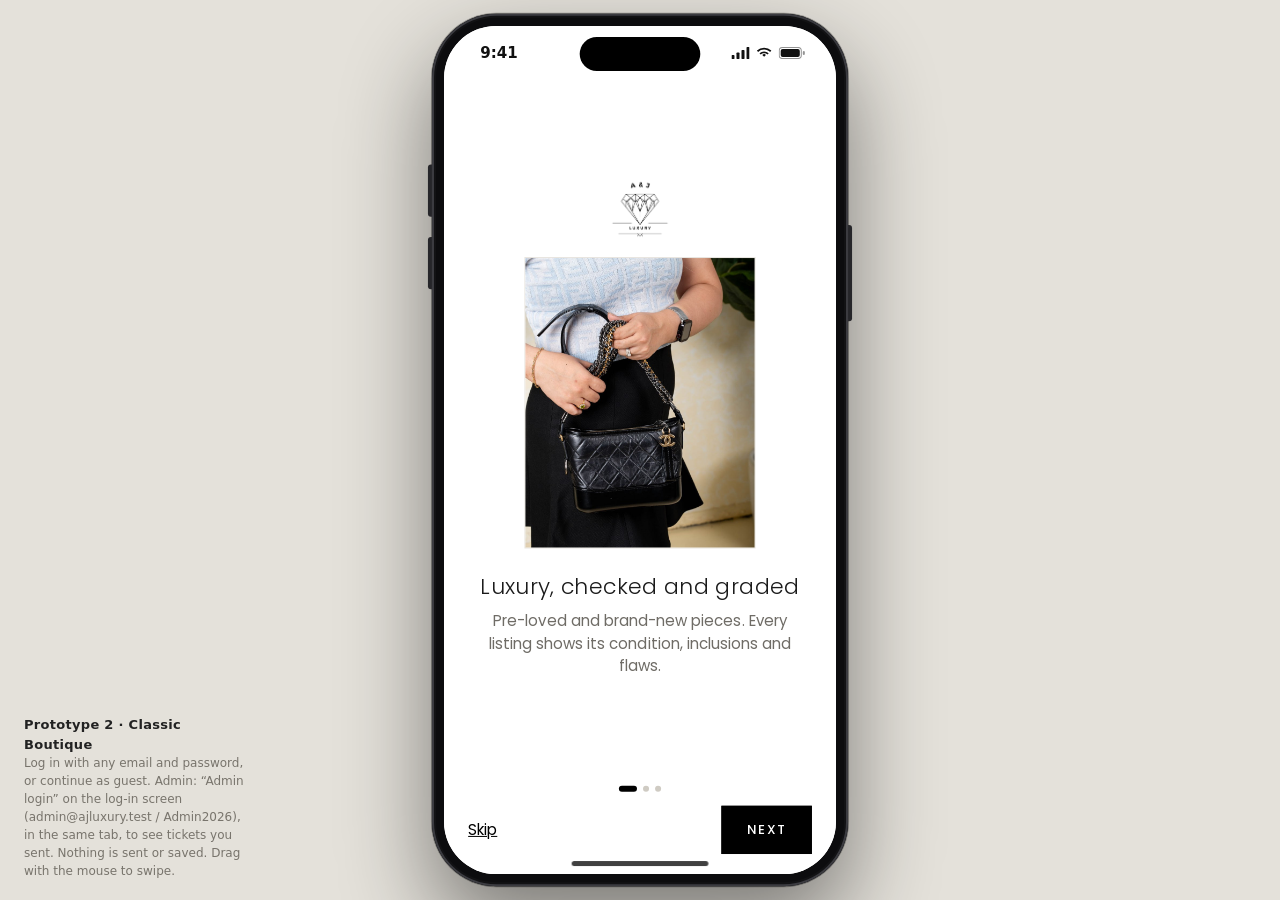
==== commit 08b0be71: "Integrate A&J branding and listings Add A&J photos, logo, listing details, contact information and F" ====
--- a/prototype2/index.html
+++ b/prototype2/index.html
@@ -5,13 +5,14 @@
 <meta name="viewport" content="width=device-width,initial-scale=1,viewport-fit=cover">
 <meta name="theme-color" content="#ffffff">
 <title>A&amp;J Luxury · Prototype 2 · Classic Boutique</title>
-<link rel="stylesheet" href="https://fonts.googleapis.com/css2?family=Jost:wght@300;400;500;600&display=swap">
+<link rel="icon" href="../shared/aj/logo.png">
+<link rel="stylesheet" href="https://fonts.googleapis.com/css2?family=Poppins:wght@300;400;500;600&display=swap">
 <link rel="stylesheet" href="../shared/phone.css">
 <style>
-/* Prototype 2 "Classic Boutique": white, black, hairlines, light uppercase Jost. Bottom tab bar, grid shopping, step-by-step consign form.
-   No A&J website images, logo or text assets. Pictures are generated placeholders (shared/core.js). */
+/* Prototype 2 "Classic Boutique": white, black, hairlines, light uppercase Poppins (A&J's site font). Bottom tab bar, grid shopping, cart, step-by-step consign form.
+   Uses A&J Luxury's logo, photos, item details and FAQ wording (shared/aj-brand.js, with A&J's permission). Orders, accounts, tickets and admin figures are samples. */
 :root{--ink:#1b1b1b;--mute:#6f6c66;--line:#e8e5df;--surf:#f5f3ef;--err:#b3261e;--ok:#2e6b3a;--sw:1.5;
- --font:"Jost","Avenir Next","Century Gothic","Segoe UI",system-ui,sans-serif;--fg:#000;--card:#fff;--field:#cfcbc3;--stage:#e4e1da;--bg:#fff;--sbc:#111;--hbc:#111;--capc:#78746c}
+ --font:"Poppins","Segoe UI",system-ui,sans-serif;--fg:#000;--card:#fff;--field:#cfcbc3;--stage:#e4e1da;--bg:#fff;--sbc:#111;--hbc:#111;--capc:#78746c}
 *{box-sizing:border-box;margin:0;padding:0;-webkit-tap-highlight-color:transparent}
 [hidden]{display:none!important}
 body{font:400 15px/1.5 var(--font);color:var(--ink)}
@@ -26,10 +27,19 @@
 main{flex:1;overflow-x:hidden;overflow-y:auto;overscroll-behavior:contain;scrollbar-width:none}
 main:focus-visible{outline:0}
 main::-webkit-scrollbar{display:none}
-.top{display:grid;grid-template-columns:56px 1fr 56px;align-items:center;min-height:56px;border-bottom:1px solid var(--line)}
+.top{display:grid;grid-template-columns:104px 1fr 104px;align-items:center;min-height:62px;border-bottom:1px solid var(--line)}
 .top.bare{display:none}
-.tt{text-align:center;font-size:15px;font-weight:400;letter-spacing:2.5px;text-transform:uppercase;white-space:nowrap;overflow:hidden;text-overflow:ellipsis}
-.tt.wm{font-size:26px;font-weight:300;letter-spacing:8px;padding-left:8px}
+.top>div:last-child{display:flex;justify-content:flex-end}
+.top .ib{width:44px;margin:0 2px}
+.tt{text-align:center;font-size:13px;font-weight:400;letter-spacing:1.5px;text-transform:uppercase;white-space:nowrap;overflow:hidden;text-overflow:ellipsis}
+.tt.wm{padding:0;line-height:0}
+.logo{display:block;height:52px;width:auto;margin:0 auto}
+.logo.s{height:40px;margin:0 0 0 12px}
+.dark .logo{filter:invert(1)}
+#splash{position:absolute;inset:0;z-index:150;display:grid;place-items:center;background:#fff;transition:opacity .45s}
+#splash.off{opacity:0;pointer-events:none}
+#splash .logo{height:230px;animation:in2 .9s both}
+@keyframes in2{from{opacity:0;transform:scale(.94)}}
 .ib{position:relative;width:48px;height:48px;margin:0 4px;display:grid;place-items:center;background:none;border:0;border-radius:50%;cursor:pointer}
 .ib:active{background:#8882}
 .dot{position:absolute;top:8px;right:6px;min-width:17px;height:17px;padding:0 4px;border-radius:9px;background:var(--fg);color:var(--card);font-size:10px;line-height:17px;text-align:center}
@@ -51,8 +61,8 @@
 /* Forms */
 .login,.formpage{padding:24px}
 .login{min-height:100%;display:flex;flex-direction:column;justify-content:center;padding-top:16px}
-.brand{text-align:center;margin-bottom:28px}
-.brand b{display:block;font-size:40px;font-weight:300;letter-spacing:10px;padding-left:10px}
+.brand{text-align:center;margin-bottom:24px}
+.brand .logo{height:150px;margin-bottom:2px}
 .brand span{font-size:12px;letter-spacing:4px;color:var(--mute);text-transform:uppercase}
 .fld{display:block;margin-bottom:14px;position:relative}
 .fld>span{display:block;font-size:12px;letter-spacing:.5px;color:var(--mute);margin-bottom:4px}
@@ -84,16 +94,17 @@
 .slide{width:100%;display:flex;align-items:center;gap:8px;padding:24px 0 24px 24px;min-height:220px;background:var(--sb,#ece8e1);color:var(--sf,#1b1b1b)}
 .slide>div{flex:1}
 .slide small{font-size:11px;letter-spacing:3px;text-transform:uppercase;opacity:.7}
-.slide h1{font-size:29px;font-weight:300;line-height:1.15;margin:6px 0 16px}
-.slide img{width:140px;height:140px;flex:none;margin-right:20px;border:1px solid #0002}
+.slide h1{font-size:22px;font-weight:300;line-height:1.25;margin:6px 0 16px}
+.slide img{width:140px;height:170px;object-fit:cover;flex:none;margin-right:20px;border:1px solid #0002}
 .dots{display:flex;justify-content:center;gap:6px;padding:10px}
 .dots i{width:6px;height:6px;border-radius:50%;background:var(--field)}
 .dots i.on{background:var(--fg);width:18px;border-radius:3px}
 .sec{display:flex;justify-content:space-between;align-items:baseline;padding:26px 16px 10px}
 .sec h2{font-size:20px;font-weight:300;letter-spacing:1px;text-transform:uppercase}
 .sec a{font-size:13px;text-decoration:underline;color:var(--mute)}
-.tiles{display:grid;grid-template-columns:1fr 1fr 1fr;gap:6px;padding:0 16px}
-.tile{position:relative;aspect-ratio:1;overflow:hidden}
+.tiles{display:grid;grid-template-columns:repeat(6,1fr);gap:6px;padding:0 16px} /* A&J has five categories: three tiles, then two wider ones */
+.tile{position:relative;grid-column:span 2;aspect-ratio:1;overflow:hidden}
+.tile:nth-child(n+4){grid-column:span 3;aspect-ratio:1.5}
 .tile img{width:100%;height:100%;object-fit:cover}
 .tile span{position:absolute;left:0;right:0;bottom:0;padding:5px 4px;background:#000b;color:#fff;font-size:11px;letter-spacing:1.5px;text-align:center;text-transform:uppercase}
 .row{display:flex;gap:12px;overflow-x:auto;padding:0 16px 8px;scrollbar-width:none}
@@ -138,7 +149,7 @@
 /* Product */
 .gal{background:var(--surf)}
 .gal .snap>*{width:100%}
-.gal img{width:100%;aspect-ratio:6/5;object-fit:cover;cursor:zoom-in}
+.gal img{width:100%;aspect-ratio:1;object-fit:cover;cursor:zoom-in}
 .gbar{display:flex;align-items:center;justify-content:space-between;padding:0 16px 0 0;border-bottom:1px solid var(--line)}
 .thumbs{display:flex;gap:6px;overflow-x:auto;padding:8px 16px;scrollbar-width:none}
 .thumbs button{flex:none;width:52px;height:52px;padding:0;border:1px solid var(--line);background:none;cursor:pointer}
@@ -159,8 +170,13 @@
 .dbody p+p{margin-top:8px}
 .dbody a{text-decoration:underline;color:var(--ink)}
 .buy{position:sticky;bottom:0;display:flex;gap:8px;align-items:center;padding:10px 12px;background:var(--card);border-top:1px solid var(--line)}
-.buy .btn{flex:1;padding:0 8px}
-.buy .btn.o{flex:0 0 auto;padding:0 14px}
+.buy .btn{flex:1;padding:0 6px;font-size:12px;letter-spacing:1px}
+.buy .btn.ibtn{flex:0 0 48px;padding:0}
+.cover{width:100%;height:230px;object-fit:cover;object-position:50% 62%}
+.crow{display:flex;align-items:center;border-bottom:1px solid var(--line)}
+.crow .item{flex:1;min-width:0;border-bottom:0}
+.tot{display:flex;justify-content:space-between;align-items:baseline;padding:16px;font-size:15px}
+.tot b{font-size:21px;font-weight:500}
 
 /* Chat */
 .chat{display:flex;flex-direction:column;min-height:100%}
@@ -226,6 +242,9 @@
 .slots{display:grid;grid-template-columns:repeat(3,1fr);gap:8px;margin:8px 0}
 .slot{position:relative;aspect-ratio:1;display:flex;flex-direction:column;align-items:center;justify-content:center;gap:4px;padding:4px;border:1px dashed #9a968e;background:var(--card);font-size:11px;line-height:1.2;text-align:center;cursor:pointer;overflow:hidden}
 .slot img{position:absolute;inset:0;width:100%;height:100%;object-fit:cover}
+.slot .ph,.item .ph{display:grid;place-items:center;background:var(--surf)}
+.slot .ph{position:absolute;inset:0}
+.item .ph{width:72px;height:72px;flex:none}
 .slot em{position:absolute;left:0;right:0;bottom:0;padding:2px;background:#000b;color:#fff;font-style:normal}
 .slot.on{border-style:solid;border-color:var(--fg)}
 .slot b{font-weight:500;color:var(--err)}
@@ -264,8 +283,9 @@
 .intro{height:100%;display:flex;flex-direction:column}
 .intro .snap{flex:1}
 .intro section{width:100%;display:flex;flex-direction:column;justify-content:center;align-items:center;padding:24px 36px;text-align:center}
-.intro img{width:230px;height:230px;margin-bottom:32px;border:1px solid var(--line)}
-.intro h1{font-size:28px;font-weight:300;line-height:1.2;letter-spacing:.5px;margin-bottom:10px}
+.intro img{width:230px;height:290px;object-fit:cover;margin-bottom:24px;border:1px solid var(--line)}
+.intro .logo{width:auto;height:64px;margin:0 auto 14px;border:0;object-fit:contain}
+.intro h1{font-size:22px;font-weight:300;line-height:1.25;letter-spacing:.3px;margin-bottom:10px}
 .intro p{color:var(--mute)}
 .ibar{display:flex;justify-content:space-between;align-items:center;padding:4px 24px 20px}
 
@@ -315,26 +335,32 @@
     <div class="sheet" id="sheet" hidden><div class="scrim" data-act="close"></div><div class="panel" id="panel" role="dialog" aria-modal="true" data-dismiss="close" data-dir="down"></div></div>
     <div class="toast" id="toast" role="status" aria-live="polite"></div>
    </div>
+   <div id="splash" aria-hidden="true"><img class="logo" src="../shared/aj/logo.png" alt=""></div>
   </div>
  </div>
  <div class="cap"><b>Prototype 2 · Classic Boutique</b>Log in with any email and password, or continue as guest. Admin: “Admin login” on the log-in screen (admin@ajluxury.test / Admin2026), in the same tab, to see tickets you sent. Nothing is sent or saved. Drag with the mouse to swipe.</div>
 </div>
 
+<script src="../shared/aj-brand.js"></script>
 <script src="../shared/core.js"></script>
 <script>
-const {$, $$, esc, peso, ic, S, ITEMS, CATS, BRANDS, isGuest, toast, pic, item, catName, D, req, ticked, mobileRule, emailRule, validate, fld, sel, chk} = AJ;
+const {$, $$, esc, peso, ic, S, ITEMS, CATS, BRANDS, isGuest, toast, pic, item, catName, D, req, ticked, mobileRule, emailRule, validate, fld, sel, chk, B} = AJ;
 const art = (p, v, cap) => pic(p, 'line', v, cap);
+const LOGO = `<img class="logo" src="${B.logo}" alt="A&amp;J Luxury">`;
+const photo = f => B.dir + f;
+const splash = $('#splash'), hideSplash = () => { splash.classList.add('off'); setTimeout(() => splash.remove(), 500); }; // logo screen on first load: fades out by itself, or on tap
+splash.addEventListener('click', hideSplash); setTimeout(hideSplash, 1400);
 let q = '', sort = 'featured';
 const F = {brands: new Set(), cond: 'any', price: 'any'};
 let W = {step: 0, photos: new Set()}; // consign wizard
 let tf = 'all', af = 'active', aq = '', aper = 30, rep = null; // support ticket filter; admin queue, search, dashboard period, last report
 S.msgs.push({who: 'bot', text: AJ.GREETING});
-const MEMBER = 'wishlist inquire inquiries inquiry consignform consignments consignment settings ticketnew ticket'.split(' '); // routes guests can't open
+const MEMBER = 'wishlist cart cartinquire inquire inquiries inquiry consignform consignments consignment settings ticketnew ticket'.split(' '); // routes guests can't open
 const STAFF = 'admin atickets aticket areports ateam'.split(' '); // admin routes: staff only
 
 /* ---------- small helpers ---------- */
 const heartBtn = id => `<button class="heart ${S.wish.has(id) ? 'on' : ''}" data-act="wish" data-id="${id}" aria-pressed="${S.wish.has(id)}" aria-label="Wishlist">${ic('heart')}</button>`;
-const card = p => `<article class="card"><a href="#/p/${p.id}"><img loading="lazy" src="${art(p)}" alt="${esc(p.title)} (placeholder image)">${p.isNew ? '<span class="badge">New</span>' : ''}
+const card = p => `<article class="card"><a href="#/p/${p.id}"><img loading="lazy" src="${art(p)}" alt="${esc(p.brand + ' ' + p.title)}">${p.isNew ? '<span class="badge">New</span>' : ''}
   <div class="b">${esc(p.brand)}</div><div class="t">${esc(p.title)}</div><div class="pr">${peso(p.price)}</div></a>${heartBtn(p.id)}</article>`;
 const radios = (name, list) => `<div class="opts">${list.map(([v, t, s]) => `<label class="opt"><input type="radio" name="${name}" value="${v}" ${(D[name] || list[0][0]) === v ? 'checked' : ''}><span>${t}${s ? `<small>${s}</small>` : ''}</span></label>`).join('')}</div>`;
 const money = n => n ? peso(+n) : '';
@@ -365,12 +391,12 @@
 
 /* ---------- views: auth ---------- */
 function vWelcome() {
-  return `<div class="intro"><div class="snap" id="intro" data-dots="ind">${AJ.INTRO.map(([t, s, c], k) => `<section><img src="${AJ.art(c, k * 5 + 1, {cap: false})}" alt=""><h1>${t}</h1><p>${s}</p></section>`).join('')}</div>
+  return `<div class="intro"><div class="snap" id="intro" data-dots="ind">${AJ.INTRO.map(([t, s, f]) => `<section>${LOGO}<img src="${photo(f)}" alt=""><h1>${t}</h1><p>${s}</p></section>`).join('')}</div>
   <div class="dots" id="ind">${AJ.INTRO.map((_, k) => `<i class="${k ? '' : 'on'}"></i>`).join('')}</div>
   <div class="ibar"><a class="lnk" href="#/login">Skip</a><button class="btn" id="inext" data-act="inext">Next</button></div></div>`;
 }
 function vLogin() {
-  return `<div class="login"><div class="brand"><b>A&amp;J</b><span>Luxury · Buy &amp; Consign</span></div>
+  return `<div class="login"><div class="brand">${LOGO}<span>Buy &amp; Consign</span></div>
   <form id="loginform" novalidate>
    ${fld('Email', 'email', {type: 'email', ac: 'email'})}
    <label class="fld"><span>Password</span><input type="password" name="pw" autocomplete="current-password" value="${esc(D.pw || '')}"><button type="button" class="eye" data-act="eye" aria-label="Show password">${ic('eye')}</button><small class="err" data-for="pw"></small></label>
@@ -383,7 +409,7 @@
   <p class="fine" style="font-size:12px">A&amp;J staff? <a class="lnk" href="#/adminlogin">Admin login</a></p></div>`;
 }
 function vAdminLogin() {
-  return `<div class="login"><div class="brand"><b>A&amp;J</b><span>Staff · Admin console</span></div>
+  return `<div class="login"><div class="brand">${LOGO}<span>Staff · Admin console</span></div>
   <form id="adminform" novalidate>${fld('Staff email', 'aemail', {type: 'email', ac: 'username'})}
    <label class="fld"><span>Password</span><input type="password" name="apw" autocomplete="current-password" value="${esc(D.apw || '')}"><button type="button" class="eye" data-act="eye" aria-label="Show password">${ic('eye')}</button><small class="err" data-for="apw"></small></label>
    <button class="btn blk" type="submit">Log in to admin</button></form>
@@ -409,23 +435,25 @@
 /* ---------- views: browse ---------- */
 function vHome() {
   const slides = [
-    ['#ece8e1', '#1b1b1b', 'New arrivals', 'Fresh pieces,<br>checked and graded', 'Shop now', '#/shop', 0],
-    ['#1b1b1b', '#fff', 'Consign with us', 'Turn pre-loved<br>into cash', 'How it works', '#/consign', 4],
-    ['#dfe4df', '#1b1b1b', 'Layaway', '30% down,<br>pay monthly', 'See terms', '#/info/layaway', 8]];
+    ['#ece8e1', '#1b1b1b', 'Shop bags', 'Authenticated<br>luxury bags', 'Shop now', '#/shop/bags', B.img.heroBags],
+    ['#1b1b1b', '#fff', 'Consign with us', 'Turn pre-loved<br>into cash', 'How it works', '#/consign', B.img.promo],
+    ['#dfe4df', '#1b1b1b', 'Layaway', '30% down,<br>pay monthly', 'See terms', '#/info/layaway', B.img.heroSlg]];
   return `<div class="snap" id="hero" data-dots="hd">${slides.map(([b, f, k, h, c, href, i]) => `<section class="slide" style="--sb:${b};--sf:${f}"><div><small>${k}</small><h1>${h}</h1>
-    <a class="btn ${f === '#fff' ? 'o' : ''} sm" href="${href}">${c}</a></div><img src="${art(ITEMS[i], 'Front', false)}" alt=""></section>`).join('')}</div>
+    <a class="btn ${f === '#fff' ? 'o' : ''} sm" href="${href}">${c}</a></div><img src="${photo(i)}" alt=""></section>`).join('')}</div>
   <div class="dots" id="hd">${slides.map((_, i) => `<i class="${i ? '' : 'on'}"></i>`).join('')}</div>
   <div class="sec" style="padding-top:12px"><h2>Shop by category</h2></div>
-  <div class="tiles">${CATS.map(([c, l], i) => `<a class="tile" href="#/shop/${c}"><img src="${art(ITEMS[i * 4 + 1], 'Front', false)}" alt=""><span>${l}</span></a>`).join('')}</div>
-  <div class="sec"><h2>New arrivals</h2><a href="#/shop">See all</a></div>
-  <div class="row">${[...ITEMS].reverse().slice(0, 8).map(card).join('')}</div>
+  <div class="tiles">${CATS.map(([c, l]) => `<a class="tile" href="#/shop/${c}"><img src="${photo(B.tile[c])}" alt=""><span>${l}</span></a>`).join('')}</div>
+  <div class="sec"><h2>Brand new</h2><a href="#/shop">See all</a></div>
+  <div class="row">${ITEMS.filter(p => p.isNew).map(card).join('')}</div>
+  <div class="sec"><h2>Pre-loved picks</h2><a href="#/shop">See all</a></div>
+  <div class="row">${[...ITEMS].reverse().filter(p => !p.isNew).slice(0, 8).map(card).join('')}</div>
   <div class="trust"><a href="#/info/authenticity">${ic('shield')}Authenticity</a><a href="#/info/shipping">${ic('truck')}Delivery</a><a href="#/info/layaway">${ic('card')}Layaway</a></div>
   <section class="band"><h2>Have something to sell?</h2><p>Consign with A&amp;J, or ask about selling for cash.</p><a class="btn o" href="#/consign">Consign with us</a></section>
   <a class="help" href="#/chat">${ic('chat')}<p><b>Questions?</b><br>Ask the Help assistant about buying, shipping, payment or consigning.</p>${ic('next')}</a>
   <div class="sec"><h2>How it works</h2></div>
   <ol class="steps"><li>Browse items with condition and inclusions listed.</li><li>Send an inquiry; the A&amp;J team confirms availability.</li><li>Pay, then receive your item. Questions? Ask Help.</li></ol>
   <div class="foot"><a href="#/faqs">FAQs</a><a href="#/support">Support</a><a href="#/contact">Visit us</a><a href="#/info/terms">Terms</a><a href="#/info/privacy">Privacy</a></div>
-  <p class="note">Prototype: items, prices and pictures are made-up samples. Pictures are generated placeholders, not photos.</p>`;
+  <p class="note">Prototype: items, prices and photos are from A&amp;J Luxury’s listings. Orders, accounts, tickets and admin figures are samples. ${esc(B.note)}</p>`;
 }
 function list() {
   let l = filtered();
@@ -454,17 +482,40 @@
   const p = item(id); if (!p) return `<div class="empty">${ic('search')}<p>Item not found.</p><a class="btn" href="#/shop">Back to shop</a></div>`;
   const f = (k, v) => `<dt>${k}</dt><dd>${esc(v)}</dd>`;
   const more = ITEMS.filter(x => x.cat === p.cat && x.id !== p.id).slice(0, 4);
-  return `<div class="gal"><div class="snap" id="gal" data-dots="gd">${p.views.map((v, i) => `<div><img src="${art(p, v)}" alt="${esc(p.title)}, ${v.toLowerCase()} (placeholder image)" data-act="zoom" data-i="${i}"></div>`).join('')}</div></div>
-  <div class="gbar"><div class="thumbs">${p.views.map((v, i) => `<button data-act="thumb" data-i="${i}" aria-label="${v}"><img src="${art(p, v, false)}" alt=""></button>`).join('')}</div><div class="dots" id="gd" style="padding:0">${p.views.map((_, i) => `<i class="${i ? '' : 'on'}"></i>`).join('')}</div></div>
+  const inCart = S.cart.has(p.id);
+  return `<div class="gal"><div class="snap" id="gal" data-dots="gd">${p.views.map((v, i) => `<div><img src="${art(p, v)}" alt="${esc(p.brand + ' ' + p.title)}" data-act="zoom" data-i="${i}"></div>`).join('')}</div></div>
+  ${p.views.length > 1 ? `<div class="gbar"><div class="thumbs">${p.views.map((v, i) => `<button data-act="thumb" data-i="${i}" aria-label="${v}"><img src="${art(p, v, false)}" alt=""></button>`).join('')}</div><div class="dots" id="gd" style="padding:0">${p.views.map((_, i) => `<i class="${i ? '' : 'on'}"></i>`).join('')}</div></div>` : ''}
   <div class="pad"><span class="tag">${p.isNew ? 'Brand new' : 'Pre-loved'}</span>
    <div class="pbrand">${esc(p.brand)}</div><h1 class="pt">${esc(p.title)}</h1><div class="price">${peso(p.price)}</div>
-   <dl class="facts">${f('Category', catName(p.cat))}${f('Condition', p.rank)}${f('Inclusions', p.inc)}${f('Flaws', p.flaw)}${f('Colour', p.color)}${f('Material', p.mat)}${f('Size', p.size)}</dl></div>
-  <details open><summary>Details${ic('down')}</summary><div class="dbody"><p>Sample listing for the prototype. Real listings will carry A&amp;J’s own photos, description and condition notes.</p></div></details>
-  <details><summary>Authenticity${ic('down')}</summary><div class="dbody"><p>A&amp;J says it sells only authentic items, checked by its own experts. This prototype can’t confirm any item.</p><p><a href="#/info/authenticity">Read about authenticity</a></p></div></details>
+   <dl class="facts">${f('Category', catName(p.cat))}${f('Condition', p.rank)}${f('Inclusions', p.inc)}${f('Flaws', p.flaw)}</dl></div>
+  <details open><summary>Details${ic('down')}</summary><div class="dbody"><p>${esc(p.brand + ' ' + p.title)}. Listed by A&amp;J Luxury. Photo, condition, inclusions and flaws are from A&amp;J’s listing.</p><p>${esc(B.note)}</p></div></details>
+  <details><summary>Authenticity${ic('down')}</summary><div class="dbody"><p>A&amp;J says it sells only authentic items. This prototype can’t confirm any item, so please ask the A&amp;J team.</p><p><a href="#/info/authenticity">Read about authenticity</a></p></div></details>
   <details><summary>Shipping &amp; payment${ic('down')}</summary><div class="dbody"><p>Nationwide delivery. Pay by bank transfer, GCash, card (+4%) or cash on pick-up.</p><p><a href="#/info/shipping">Shipping details</a> · <a href="#/info/payment">Payment options</a> · <a href="#/info/layaway">Layaway</a></p></div></details>
   <details><summary>Returns${ic('down')}</summary><div class="dbody"><p>All sales are final. Exchange only for undeclared flaws or missing inclusions.</p><p><a href="#/info/returns">Return policy</a></p></div></details>
   <div class="sec"><h2>You may also like</h2></div><div class="row">${more.map(card).join('')}</div><div style="height:12px"></div>
-  <div class="buy">${heartBtn(p.id)}<a class="btn o" href="#/chat">Ask Help</a><button class="btn" data-act="inquire" data-id="${p.id}">Inquire to buy</button></div>`;
+  <div class="buy">${heartBtn(p.id)}<a class="btn o ibtn" href="#/chat" aria-label="Ask Help">${ic('chat')}</a><button class="btn o" data-act="cart" data-id="${p.id}" id="cartbtn" aria-pressed="${inCart}">${inCart ? 'In cart ✓' : 'Add to cart'}</button><button class="btn" data-act="inquire" data-id="${p.id}">Inquire to buy</button></div>`;
+}
+const inqFields = () => `${fld('Your name', 'iname', {ac: 'name'})}${fld('Mobile number', 'imobile', {type: 'tel', ph: '09XX XXX XXXX'})}
+   ${sel('Contact me through', 'icontact', ['Viber', 'WhatsApp', 'Messenger', 'Instagram', 'Phone call'])}
+   ${sel('Payment method', 'ipay', ['Bank transfer', 'GCash', 'Credit card (+4% fee)', 'Cash on delivery (Metro Manila)', 'Cash on pick-up', 'Layaway'])}
+   ${sel('Delivery', 'iship', ['Delivery within Metro Manila', 'Delivery outside Metro Manila', 'Pick up at showroom'])}
+   ${fld('Note (optional)', 'inote', {area: 1, ph: 'Questions about the item?'})}`;
+const inqRecord = id => ({ref: AJ.ref('INQ'), item: id, date: AJ.fmtDate(new Date()), status: 'Sent', contact: D.icontact || 'Viber', pay: D.ipay || 'Bank transfer', ship: D.iship || 'Delivery within Metro Manila', note: (D.inote || '').trim()});
+function vCart() {
+  const l = ITEMS.filter(p => S.cart.has(p.id));
+  if (!l.length) return `<div class="empty">${ic('bag')}<p>Your cart is empty.<br>Add the pieces you’d like to ask A&amp;J about.</p><a class="btn" href="#/shop">Browse items</a></div>`;
+  return `<p class="cnt">${l.length} item${l.length === 1 ? '' : 's'}</p>${l.map(p => `<div class="crow"><a class="item" href="#/p/${p.id}"><img src="${art(p, 'Front', false)}" alt=""><div><small>${esc(p.brand)}</small><b>${esc(p.title)}</b><b style="font-weight:500">${peso(p.price)}</b></div></a>
+    <button class="ib" data-act="cartrm" data-id="${p.id}" aria-label="Remove ${esc(p.brand + ' ' + p.title)} from cart">${ic('close')}</button></div>`).join('')}
+  <div class="tot"><span>Total</span><b>${peso(l.reduce((n, p) => n + p.price, 0))}</b></div>
+  <div class="pad" style="padding-top:0"><p class="note" style="margin:0 0 16px">Each piece is one of a kind, so there is no quantity. The A&amp;J team confirms availability, payment details and any delivery fee after you send your inquiry.</p>
+  <a class="btn blk" href="#/cartinquire">Send inquiry for ${l.length} item${l.length === 1 ? '' : 's'}</a><a class="btn o blk" style="margin-top:8px" href="#/shop">Keep browsing</a></div>`;
+}
+function vCartInquire() {
+  const l = ITEMS.filter(p => S.cart.has(p.id)); if (!l.length) return vCart();
+  const u = S.user; if (D.iname === undefined) { D.iname = u.name; D.imobile = u.mobile || ''; }
+  return `${l.map(p => `<a class="item" href="#/p/${p.id}"><img src="${art(p, 'Front', false)}" alt=""><div><small>${esc(p.brand)}</small><b>${esc(p.title)}</b><b style="font-weight:500">${peso(p.price)}</b></div></a>`).join('')}
+  <form class="formpage" id="cartform" novalidate><p style="color:var(--mute);margin-bottom:14px">One inquiry is sent for each item. The A&amp;J team confirms availability and sends payment details.</p>${inqFields()}
+   <button class="btn blk" type="submit">Send ${l.length} inquir${l.length === 1 ? 'y' : 'ies'}</button></form>`;
 }
 function vInquire(id) {
   const p = item(id); if (!p) return vProduct(id);
@@ -473,11 +524,7 @@
   return `<a class="item" href="#/p/${p.id}"><img src="${art(p, 'Front', false)}" alt=""><div><small>${esc(p.brand)}</small><b>${esc(p.title)}</b><b style="font-weight:500">${peso(p.price)}</b></div></a>
   <form class="formpage" id="inqform" data-id="${p.id}" novalidate>
    <p style="color:var(--mute);margin-bottom:14px">The A&amp;J team will confirm the item is available and send payment details.</p>
-   ${fld('Your name', 'iname', {ac: 'name'})}${fld('Mobile number', 'imobile', {type: 'tel', ph: '09XX XXX XXXX'})}
-   ${sel('Contact me through', 'icontact', ['Viber', 'WhatsApp', 'Messenger', 'Instagram', 'Phone call'])}
-   ${sel('Payment method', 'ipay', ['Bank transfer', 'GCash', 'Credit card (+4% fee)', 'Cash on delivery (Metro Manila)', 'Cash on pick-up', 'Layaway'])}
-   ${sel('Delivery', 'iship', ['Delivery within Metro Manila', 'Delivery outside Metro Manila', 'Pick up at showroom'])}
-   ${fld('Note (optional)', 'inote', {area: 1, ph: 'Questions about the item?'})}
+   ${inqFields()}
    <button class="btn blk" type="submit">Send inquiry</button></form>`;
 }
 function vWishlist() {
@@ -506,11 +553,11 @@
 
 function vConsign() {
   const steps = ['Send details and photos', 'Drop off at the showroom or ship it (Grab, Lalamove or LBC)', 'A&J authenticates and lists it', 'You’re paid after the buyer receives the item'];
-  return `<section class="band" style="margin:0"><h2>Consign with A&amp;J</h2><p>Let us sell your authentic luxury pieces.</p><a class="btn o" href="#/consignform">Start a consignment request</a></section>
+  return `<img class="cover" src="${photo(B.img.consign1)}" alt=""><section class="band" style="margin:0"><h2>Consign with A&amp;J</h2><p>Let us sell your authentic luxury pieces.</p><a class="btn o" href="#/consignform">Start a consignment request</a></section>
   <div class="sec"><h2>How it works</h2></div><ol class="steps">${steps.map(s => `<li>${s}</li>`).join('')}</ol>
   <div class="sec"><h2>Key terms</h2></div>
   <dl class="kv" style="margin-top:0"><dt>Consignment period</dt><dd>1 to 5 months</dd><dt>Pull-out fee</dt><dd>₱2,000 per item before 1 month</dd><dt>Pull-out notice</dt><dd>At least 1 business day</dd><dt>Payout</dt><dd>Cash, deposit or store credit, after the buyer receives the item</dd><dt>Accepted</dt><dd>Authentic items in excellent condition or better</dd></dl>
-  <p class="note" style="margin-top:0">Paraphrased from A&amp;J’s public website. Not yet confirmed by A&amp;J.</p>
+  <p class="note" style="margin-top:0">${esc(B.pend)}</p>
   <div class="list"><a class="lr" href="#/consignments">${ic('box')}<span>My consignments<br><small>Track your requests</small></span>${ic('next')}</a>
    <a class="lr" href="#/info/consignment">${ic('doc')}<span>Full consignment terms</span>${ic('next')}</a>
    <a class="lr" href="#/chat">${ic('chat')}<span>Ask Help about consigning</span>${ic('next')}</a></div><div style="height:16px"></div>`;
@@ -526,19 +573,19 @@
    ${sel('Condition', 'ccond', ['Brand new', 'Excellent', 'Good', 'Fair'], 'Select condition')}${fld('Expected price in ₱ (optional)', 'cprice', {type: 'text', mode: 'numeric', ph: 'e.g. 85000'})}`;
   if (s === 1) b = `<p style="color:var(--mute)">Plain background, good lighting, no filters. Tap a slot to add a sample photo. <span style="color:var(--err)">Required: Front, Back, Serial / date code.</span></p>
    <div class="slots">${AJ.PHOTO_SLOTS.map((o, i) => { const on = W.photos.has(i), v = ['Front', 'Back', 'Detail', 'Detail', 'Detail', 'Detail', 'Detail', 'Detail', 'Flaw close-up', 'Inclusions'][i];
-     return `<button type="button" class="slot ${on ? 'on' : ''}" data-act="slot" data-i="${i}" aria-pressed="${on}">${on ? `<img src="${AJ.art(CATS.find(c => c[1] === D.ccat)?.[0] || 'bags', 3, {v, cap: false})}" alt=""><em>${o.label} ✓</em>` : `${ic('camera')}${o.label}${o.req ? '<b>Required</b>' : ''}`}</button>`; }).join('')}</div>
+     return `<button type="button" class="slot ${on ? 'on' : ''}" data-act="slot" data-i="${i}" aria-pressed="${on}">${on ? `<span class="ph">${ic('image')}</span><em>${o.label} ✓</em>` :`${ic('camera')}${o.label}${o.req ? '<b>Required</b>' : ''}`}</button>`; }).join('')}</div>
    <small class="err" data-for="photos"></small><p style="font-size:13px;color:var(--mute)">${W.photos.size} of 10 added. Prototype: no real photo is uploaded.</p>`;
   if (s === 2) b = `<div class="lh" style="padding:0 0 4px">Inclusions</div>${['Box', 'Dustbag', 'Receipt', 'Authenticity card', 'Warranty card', 'Strap', 'Papers'].map(x => chk('inc_' + x, x)).join('')}
    <div style="height:12px"></div>${fld('Flaws or wear (optional)', 'cflaws', {area: 1, ph: 'Scratches, stains, odor, repairs…'})}${fld('Where and when bought (optional)', 'cbought', {ph: 'e.g. boutique, 2022'})}
    ${chk('cown', 'I confirm this item is mine, legally acquired and free of any lien.', '<small class="err" data-for="cown"></small>')}`;
-  if (s === 3) b = `<div class="lh" style="padding:0 0 4px">Hand-over</div>${radios('chand', [['drop', 'Drop off at the showroom', 'Address to be confirmed by A&J'], ['ship', 'Ship it', 'Via Grab, Lalamove or LBC']])}
+  if (s === 3) b = `<div class="lh" style="padding:0 0 4px">Hand-over</div>${radios('chand', [['drop', 'Drop off at the showroom', 'South Caloocan. A&J to confirm the address'], ['ship', 'Ship it', 'Via Grab, Lalamove or LBC']])}
    ${fld('Mobile number', 'cmobile', {type: 'tel', ph: '09XX XXX XXXX'})}${sel('Contact me through', 'ccontact', ['Viber', 'WhatsApp', 'Phone call', 'Email'])}
    <dl class="kv"><dt>Request</dt><dd>${D.mode === 'sell' ? 'Sell to A&J' : 'Consign'}</dd><dt>Item</dt><dd>${esc(D.cbrand || '')} ${esc(D.cname || '')}</dd><dt>Condition</dt><dd>${esc(D.ccond || '')}</dd><dt>Photos</dt><dd>${W.photos.size} added</dd><dt>Expected price</dt><dd>${money(D.cprice) || '—'}</dd></dl>
    ${chk('cterms', 'I have read the <a class="lnk" href="#/info/consignment">consignment terms</a> (1–5 months, ₱2,000 pull-out fee). Final terms are set by A&amp;J.', '<small class="err" data-for="cterms"></small>')}`;
   return `<form id="conform" novalidate>${head}<div class="formpage" style="padding-top:12px">${b}</div>${nav}</form>`;
 }
 function vConsignments() {
-  return S.con.length ? S.con.map(r => `<a class="item" href="#/consignment/${r.ref}"><img src="${AJ.art(r.cat, 3, {v: 'Front', cap: false})}" alt=""><div><small>${r.ref} · ${r.date}</small><b>${esc(r.title)}</b><span class="pill">${r.status}</span></div></a>`).join('')
+  return S.con.length ? S.con.map(r => `<a class="item" href="#/consignment/${r.ref}"><span class="ph">${ic('box')}</span><div><small>${r.ref} · ${r.date}</small><b>${esc(r.title)}</b><span class="pill">${r.status}</span></div></a>`).join('')
     : `<div class="empty">${ic('box')}<p>No consignment requests yet.</p><a class="btn" href="#/consignform">Start a request</a></div>`;
 }
 function vConsignment(ref) {
@@ -554,7 +601,7 @@
 
 /* ---------- views: help, account, info ---------- */
 const bubble = m => m.typing ? '<div class="m bot typing" aria-label="Typing"><i></i><i></i><i></i></div>'
-  : `<div class="m ${m.who}">${esc(m.text)}${m.who === 'bot' && m.topic !== 'hi' ? '<small>FAQ assistant · based on A&amp;J’s public policies, to be confirmed by A&amp;J</small>' : ''}${m.human || m.topic === 'none' ? '<a class="btn sm" href="#/ticketnew?chat">Talk to a support agent</a> ' : ''}${m.topic === 'support' ? '<a class="btn o sm" href="#/support">Open Support</a>' : ''}${m.human ? '<a class="btn o sm" href="#/contact">See contact details</a>' : ''}</div>`;
+  : `<div class="m ${m.who}">${esc(m.text)}${m.who === 'bot' && m.topic !== 'hi' ? '<small>FAQ assistant · based on A&amp;J’s website, to be confirmed by A&amp;J</small>' : ''}${m.human || m.topic === 'none' ? '<a class="btn sm" href="#/ticketnew?chat">Talk to a support agent</a> ' : ''}${m.topic === 'support' ? '<a class="btn o sm" href="#/support">Open Support</a>' : ''}${m.human ? '<a class="btn o sm" href="#/contact">See contact details</a>' : ''}</div>`;
 function vChat() {
   return `<div class="chat"><div class="log" id="log" aria-live="polite">${S.msgs.map(bubble).join('')}</div>
   <div class="qs">${AJ.CHIPS.map(id => `<button class="chip" data-act="ask" data-id="${id}">${esc(AJ.faq(id).q)}</button>`).join('')}</div>
@@ -595,7 +642,7 @@
 function vContact() {
   if (D.msent) return `<div class="hero2"><div class="ok">${ic('check')}</div><h1>Message sent</h1><p>The team would reply by your chosen channel. Prototype: nothing was sent.</p></div><div class="pad"><a class="btn blk" href="#/home" data-act="clearmsg">Back to home</a></div>`;
   const u = S.user;
-  return `<div class="pend" style="margin:16px">Contact details are still to be provided by A&amp;J.</div><dl class="kv" style="margin-top:0">${AJ.CONTACT.map(([k, v]) => `<dt>${k}</dt><dd>${v}</dd>`).join('')}</dl>
+  return `<div class="pend" style="margin:16px">Contact details are from A&amp;J’s website. A&amp;J to confirm the showroom address.</div><dl class="kv" style="margin-top:0">${AJ.CONTACT.map(([k, v]) => `<dt>${k}</dt><dd>${v}</dd>`).join('')}</dl>
   <form class="formpage" id="msgform" novalidate><div class="lh" style="padding:0 0 8px">Send the team a message</div>${sel('Topic', 'mtopic', ['Buying', 'Consigning', 'Showroom visit', 'Something else'])}
   ${isGuest() ? fld('Your email', 'memail', {type: 'email'}) : ''}${fld('Message', 'mtext', {area: 1, ph: 'How can we help?'})}<button class="btn blk" type="submit">Send message</button></form>`;
 }
@@ -608,10 +655,10 @@
 const NOLINK = 'Not about an order or consignment';
 const myRefs = () => [...AJ.mine(S.user), ...S.inq.map(r => { const p = item(r.item); return {kind: 'Inquiry', ref: r.ref, item: p.id, title: p.brand + ' ' + p.title, amount: p.price, status: r.status}; }),
   ...S.con.map(r => ({kind: 'Consignment request', ref: r.ref, title: r.title, status: r.status}))];
-const refLabel = r => `${r.ref} · ${r.title} · ${r.status}`;
+const refLabel = r => `${r.ref} · ${r.title} · ${r.status}${r.sample ? ' · sample' : ''}`; // sample orders use real A&J items, so they are marked as samples
 const day = d => AJ.fmtDate(d, {day: 'numeric', month: 'short', year: 'numeric'});
 const tpill = t => `<span class="pill">${t.st}</span>${t.sample ? ' <span class="pill">Sample</span>' : ''}`;
-const linkRow = l => `<div class="item">${l.item ? `<img src="${art(item(l.item), 'Front', false)}" alt="">` : ''}<div><small>${l.kind} · ${l.ref}${l.at ? ' · ' + day(l.at) : ''}</small><b>${esc(l.title)}</b><small>${l.amount ? peso(l.amount) + ' · ' : ''}${esc(l.status)}</small></div></div>`;
+const linkRow = l => `<div class="item">${l.item ? `<img src="${art(item(l.item), 'Front', false)}" alt="">` : ''}<div><small>${l.kind} · ${l.ref}${l.at ? ' · ' + day(l.at) : ''}</small><b>${esc(l.title)}</b><small>${l.amount ? peso(l.amount) + ' · ' : ''}${esc(l.status)}${l.sample ? ' · Sample order' : ''}</small></div></div>`;
 const tmsg = (m, side) => m.by === 'sys' ? `<p class="sysm">${esc(m.text)} · ${AJ.ago(m.at)}</p>`
   : `<div class="m ${m.by === side ? 'you' : 'bot'}">${esc(m.text)}<small>${m.by === 'user' ? (side === 'user' ? 'You' : esc(m.name)) : esc(m.name) + ' · A&amp;J Support'} · ${AJ.ago(m.at)}</small></div>`;
 const chatBox = t => t.chat ? `<details><summary>Chat with the Help assistant (${t.chat.length})${ic('down')}</summary><div class="dbody">${t.chat.map(l => `<p>${esc(l)}</p>`).join('')}</div></details>` : '';
@@ -663,7 +710,7 @@
   <div class="sec"><h2>Average resolution</h2></div>${AJ.barChart(AJ.resByType(f, t), AJ.hrs)}
   <div class="sec"><h2>Chatbot questions</h2></div>${AJ.colChart(AJ.trend('chat', f, t), num)}
   <div class="sec"><h2>Top chatbot topics</h2></div>${AJ.barChart(AJ.topics(f, t), num)}
-  <p class="note">Sample data generated for the prototype, not A&amp;J figures. Tickets and chatbot questions from this session are included. Tap a bar to see its value.</p>`;
+  <p class="note">Sample data generated for the prototype, not A&amp;J figures. Item names and prices come from A&amp;J’s listings; customers, dates and counts are made up. Tickets and chatbot questions from this session are included. Tap a bar to see its value.</p>`;
 }
 const alist = l => `<p class="cnt">${l.length} ticket${l.length === 1 ? '' : 's'}${l.length > 60 ? ' · showing the 60 most recent' : ''}</p>` + (l.length ? l.slice(0, 60).map(arow).join('') : `<div class="empty">${ic('headset')}<p>No tickets match.</p></div>`);
 function vATickets() {
@@ -732,6 +779,8 @@
   inquiry: {nav: 'account', back: 1, up: '#/inquiries', title: 'Inquiry', view: vInquiry},
   inquiries: {nav: 'account', back: 1, up: '#/account', title: 'My inquiries', view: vInquiries},
   wishlist: {nav: 'account', back: 1, up: '#/account', title: 'Wishlist', view: vWishlist},
+  cart: {nav: 'shop', back: 1, up: '#/shop', title: 'Cart', view: vCart},
+  cartinquire: {nav: 'shop', back: 1, up: '#/cart', title: 'Send inquiry', view: vCartInquire},
   consign: {nav: 'consign', title: 'Consign', view: vConsign},
   consignform: {nav: 'consign', back: 1, up: '#/consign', title: 'Consignment request', view: vConsignForm},
   consignments: {nav: 'account', back: 1, up: '#/account', title: 'My consignments', view: vConsignments},
@@ -759,13 +808,13 @@
   top.className = 'top' + (bare ? ' bare' : ''); $('#nav').hidden = bare || (r === 'info' && !S.user);
   $('#gb').hidden = !isGuest() || bare;
   const title = r === 'info' ? (AJ.info(a)?.t || 'Information') : d.title;
-  top.innerHTML = bare ? '' : `<div>${d.back ? `<button class="ib" data-act="back" aria-label="Back">${ic('back')}</button>` : d.wm ? `<a class="ib" href="#/shop" aria-label="Search">${ic('search')}</a>` : ''}</div>
-    <div class="tt ${d.wm ? 'wm' : ''}">${d.wm ? 'A&amp;J' : esc(title || '')}</div>
-    <div>${S.user && !staff ? `<a class="ib" href="#/wishlist" aria-label="Wishlist">${ic('heart')}${S.wish.size ? `<span class="dot">${S.wish.size}</span>` : ''}</a>` : ''}</div>`;
+  top.innerHTML = bare ? '' : `<div>${d.back ? `<button class="ib" data-act="back" aria-label="Back">${ic('back')}</button>` : d.wm ? `<a class="ib" href="#/shop" aria-label="Search">${ic('search')}</a>` : staff ? LOGO.replace('class="logo"', 'class="logo s"') : ''}</div>
+    <div class="tt ${d.wm ? 'wm' : ''}">${d.wm ? LOGO : esc(title || '')}</div>
+    <div>${S.user && !staff ? `<a class="ib" href="#/wishlist" aria-label="Wishlist">${ic('heart')}${S.wish.size ? `<span class="dot">${S.wish.size}</span>` : ''}</a><a class="ib" href="#/cart" aria-label="Cart">${ic('bag')}${S.cart.size ? `<span class="dot">${S.cart.size}</span>` : ''}</a>` : ''}</div>`;
   $('#nav').innerHTML = (staff ? ANAV : NAV).map(([n, l, i]) => `<a href="#/${n}" ${n === d.nav ? 'aria-current="page"' : ''}>${ic(i)}${l}</a>`).join('');
   const m = $('#main');
   m.classList.remove('still'); m.classList.toggle('bwd', backward); backward = false;
-  m.innerHTML = STAFF.includes(r) && !staff ? staffGate() : isGuest() && MEMBER.includes(r) ? gateView({wishlist: 'see your wishlist', inquire: 'send an inquiry', consignform: 'start a consignment', settings: 'edit your profile', ticketnew: 'open a support ticket', ticket: 'see your tickets'}[r] || 'see this page') : d.view(a);
+  m.innerHTML = STAFF.includes(r) && !staff ? staffGate() : isGuest() && MEMBER.includes(r) ? gateView({wishlist: 'see your wishlist', cart: 'see your cart', cartinquire: 'send an inquiry', inquire: 'send an inquiry', consignform: 'start a consignment', settings: 'edit your profile', ticketnew: 'open a support ticket', ticket: 'see your tickets'}[r] || 'see this page') : d.view(a);
   m.scrollTop = r === 'chat' ? 1e6 : 0;
   m.focus({preventScroll: true});
 }
@@ -776,7 +825,7 @@
 const ACT = {
   login() { S.user = null; go('#/login'); },
   guest() { S.user = 'guest'; AJ.skeleton(); go('#/home'); },
-  logout() { S.user = null; S.wish.clear(); S.inq.length = S.con.length = 0; for (const k in D) delete D[k]; resetWizard(); go('#/login'); },
+  logout() { S.user = null; S.wish.clear(); S.cart.clear(); S.inq.length = S.con.length = 0; for (const k in D) delete D[k]; resetWizard(); go('#/login'); },
   close: closeSheet,
   back() { const r = R[AJ.route().name]; backward = true; if (depth > 0) { depth -= 2; history.back(); } else go(r?.up || '#/home'); }, // -2 then the hashchange render adds 1
   eye(el) { const inp = el.parentElement.querySelector('input'), show = inp.type === 'password'; inp.type = show ? 'text' : 'password'; el.innerHTML = ic(show ? 'eyeoff' : 'eye'); el.setAttribute('aria-label', show ? 'Hide password' : 'Show password'); },
@@ -792,6 +841,14 @@
     if (AJ.route().name === 'wishlist') refresh();
   },
   inquire(el) { if (!gate('send an inquiry')) go('#/inquire/' + el.dataset.id); },
+  cart(el) { // add to / remove from the cart (each piece is one of a kind, so no quantity)
+    if (gate('use the cart')) return;
+    const id = el.dataset.id, on = !S.cart.has(id); on ? S.cart.add(id) : S.cart.delete(id);
+    el.textContent = on ? 'In cart ✓' : 'Add to cart'; el.setAttribute('aria-pressed', on);
+    toast(on ? 'Added to cart' : 'Removed from cart'); if (on) AJ.pop(el);
+    $('#top a[href="#/cart"]').innerHTML = ic('bag') + (S.cart.size ? `<span class="dot">${S.cart.size}</span>` : '');
+  },
+  cartrm(el) { S.cart.delete(el.dataset.id); toast('Removed from cart'); refresh(); }, // refresh redraws the header, so the bag count follows
   filters: filterSheet,
   fbrand(el) { const v = el.dataset.v; F.brands.has(v) ? F.brands.delete(v) : F.brands.add(v); filterSheet(); },
   fcond(el) { F.cond = el.dataset.v; filterSheet(); },
@@ -802,7 +859,7 @@
   thumb(el) { const g = $('#gal'); g.scrollTo({left: el.dataset.i * g.clientWidth, behavior: 'smooth'}); },
   zoom(el) { // full-screen viewer: swipe between photos, double-tap or pinch to zoom, swipe down to close
     const p = item(AJ.route().args[0]), n = p.views.length;
-    openSheet(`<button class="ib x" data-act="close" aria-label="Close">${ic('close')}</button><div class="snap" id="lbs">${p.views.map((v, i) => `<div><div style="overflow:hidden"><img class="zoomable" src="${art(p, v)}" alt="${esc(p.title)}, ${v.toLowerCase()} (placeholder image)"></div><p>${v} · ${i + 1} of ${n}</p></div>`).join('')}</div>
+    openSheet(`<button class="ib x" data-act="close" aria-label="Close">${ic('close')}</button><div class="snap" id="lbs">${p.views.map((v, i) => `<div><div style="overflow:hidden"><img class="zoomable" src="${art(p, v)}" alt="${esc(p.brand + ' ' + p.title)}"></div><p>${esc(p.brand + ' ' + p.title)}${n > 1 ? ` · ${i + 1} of ${n}` : ''}</p></div>`).join('')}</div>
      <p>Swipe for more · double-tap to zoom · swipe down to close</p>`, 'lb');
     const s = $('#lbs'); s.scrollLeft = el.dataset.i * s.clientWidth;
   },
@@ -882,8 +939,12 @@
   if (id === 'forgotform') { if (!validate(f, {email: emailRule})) return; D.sent = 1; refresh(false); }
   if (id === 'inqform') {
     if (!validate(f, {iname: req('Enter your name.'), imobile: mobileRule})) return;
-    const r = {ref: AJ.ref('INQ'), item: f.dataset.id, date: AJ.fmtDate(new Date()), status: 'Sent', contact: D.icontact || 'Viber', pay: D.ipay || 'Bank transfer', ship: D.iship || 'Delivery within Metro Manila', note: (D.inote || '').trim()};
+    const r = inqRecord(f.dataset.id);
     S.inq.unshift(r); ['inote'].forEach(k => delete D[k]); go('#/inquiry/' + r.ref + '?new');
+  }
+  if (id === 'cartform') { // one inquiry per cart item, then the cart is emptied
+    if (!validate(f, {iname: req('Enter your name.'), imobile: mobileRule})) return;
+    const n = S.cart.size; [...S.cart].forEach(i => S.inq.unshift(inqRecord(i))); S.cart.clear(); delete D.inote; go('#/inquiries'); toast(n + (n === 1 ? ' inquiry sent' : ' inquiries sent'));
   }
   if (id === 'setform') {
     if (!validate(f, {sname: req('Enter your name.'), smobile: [v => !v || AJ.isMobile(v), 'Enter a PH mobile number, e.g. 0917 123 4567.']})) return;
